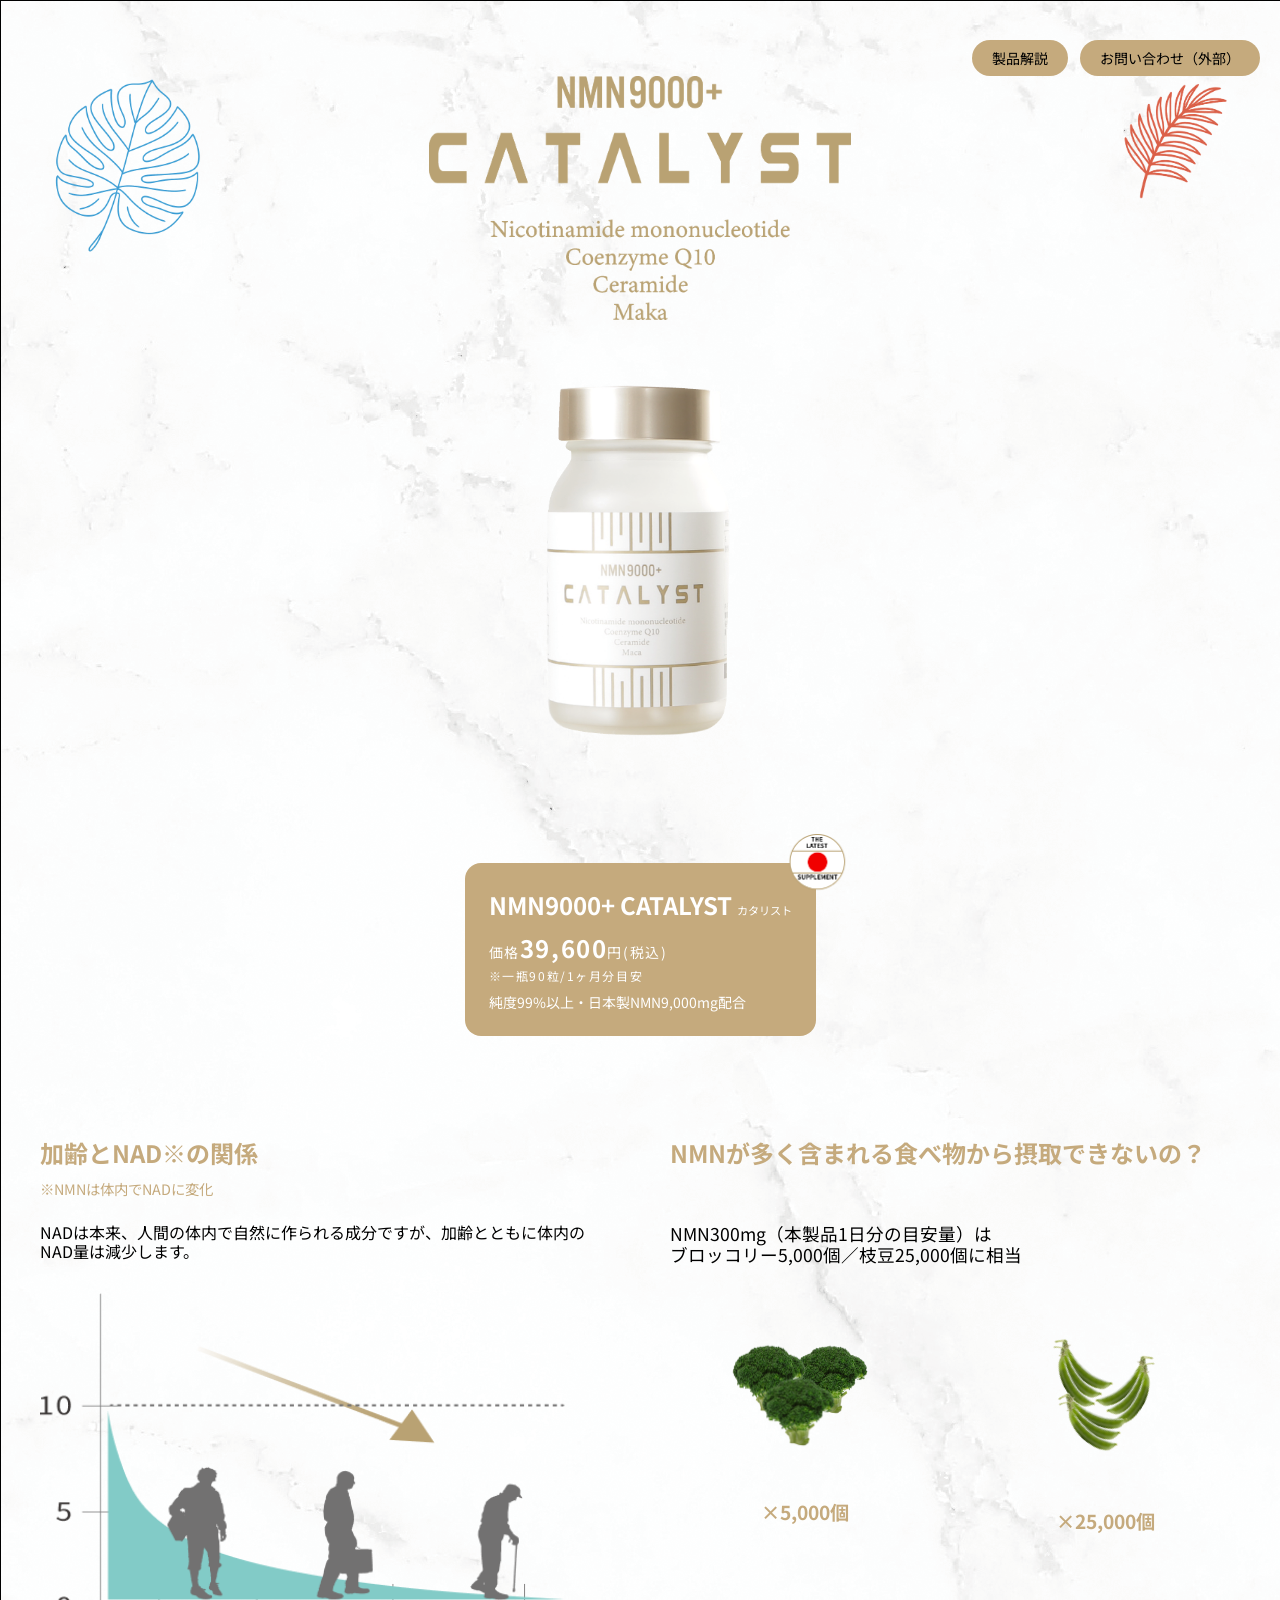
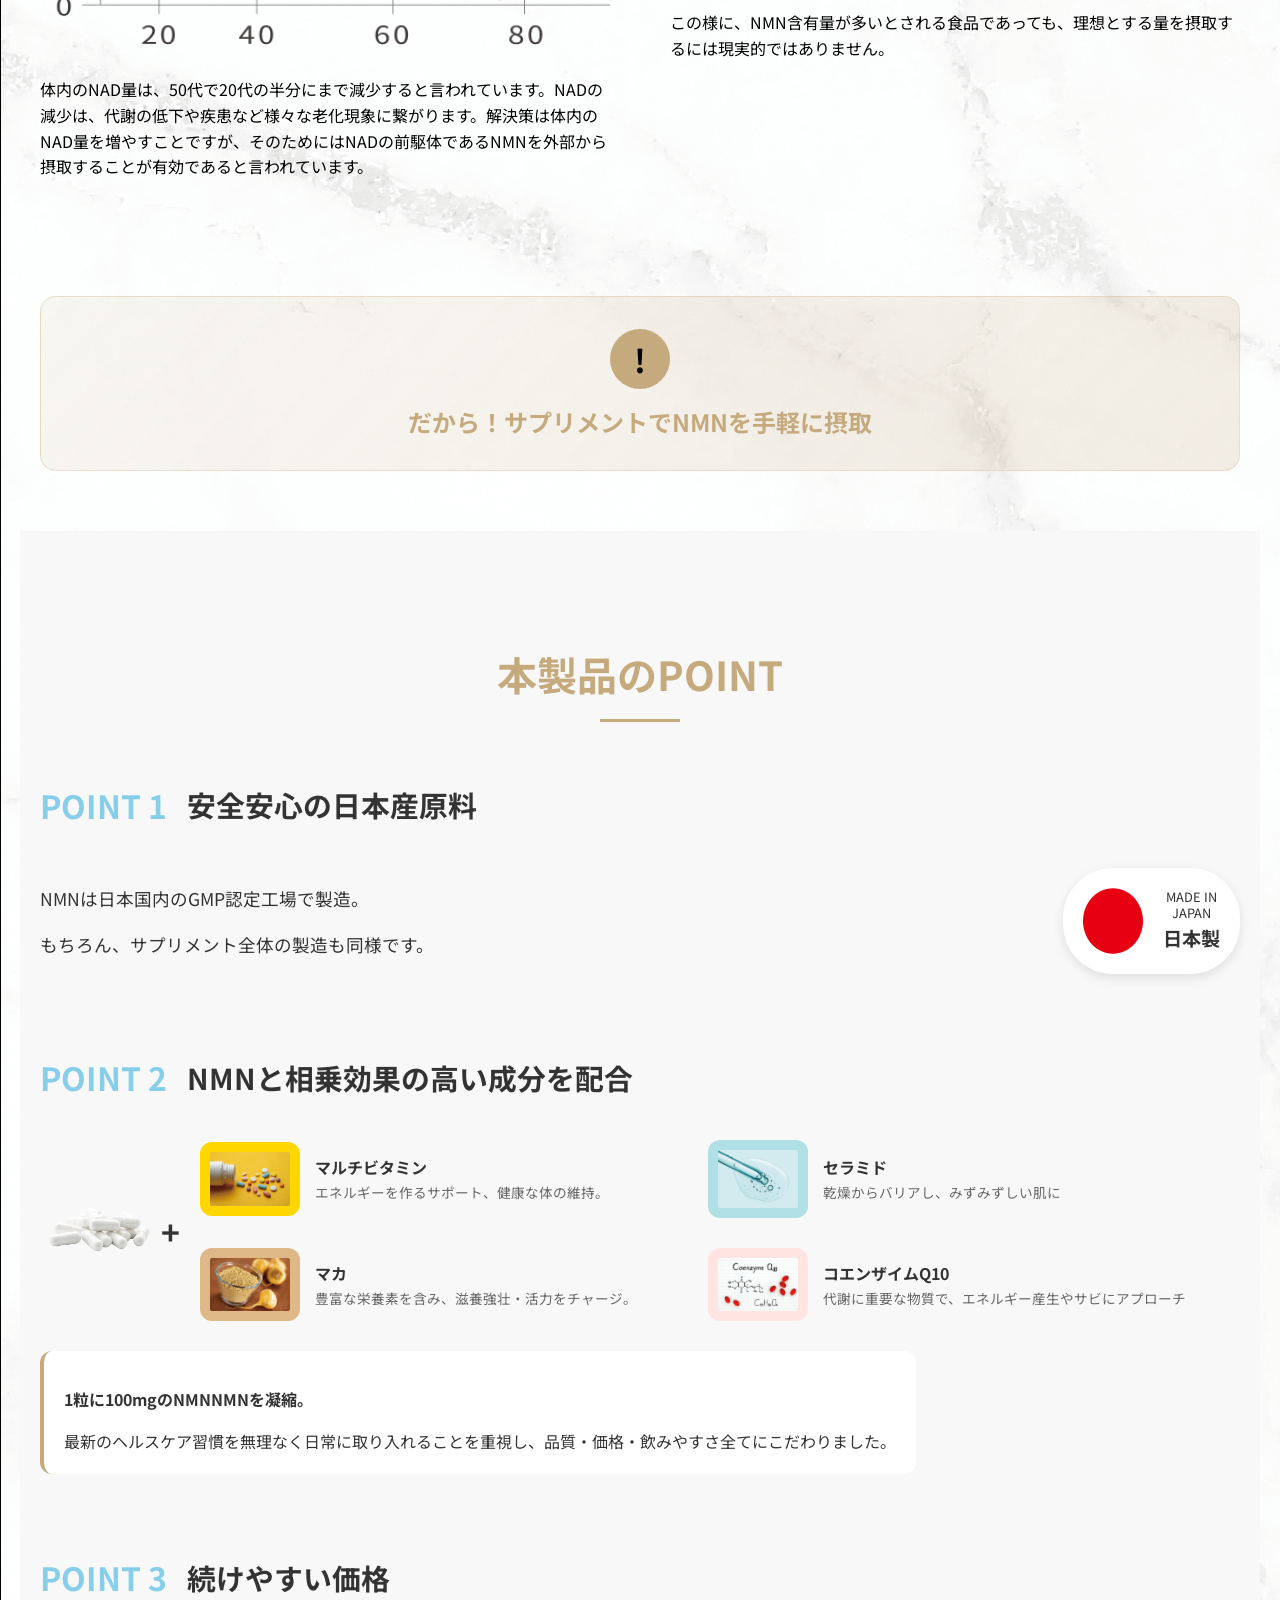
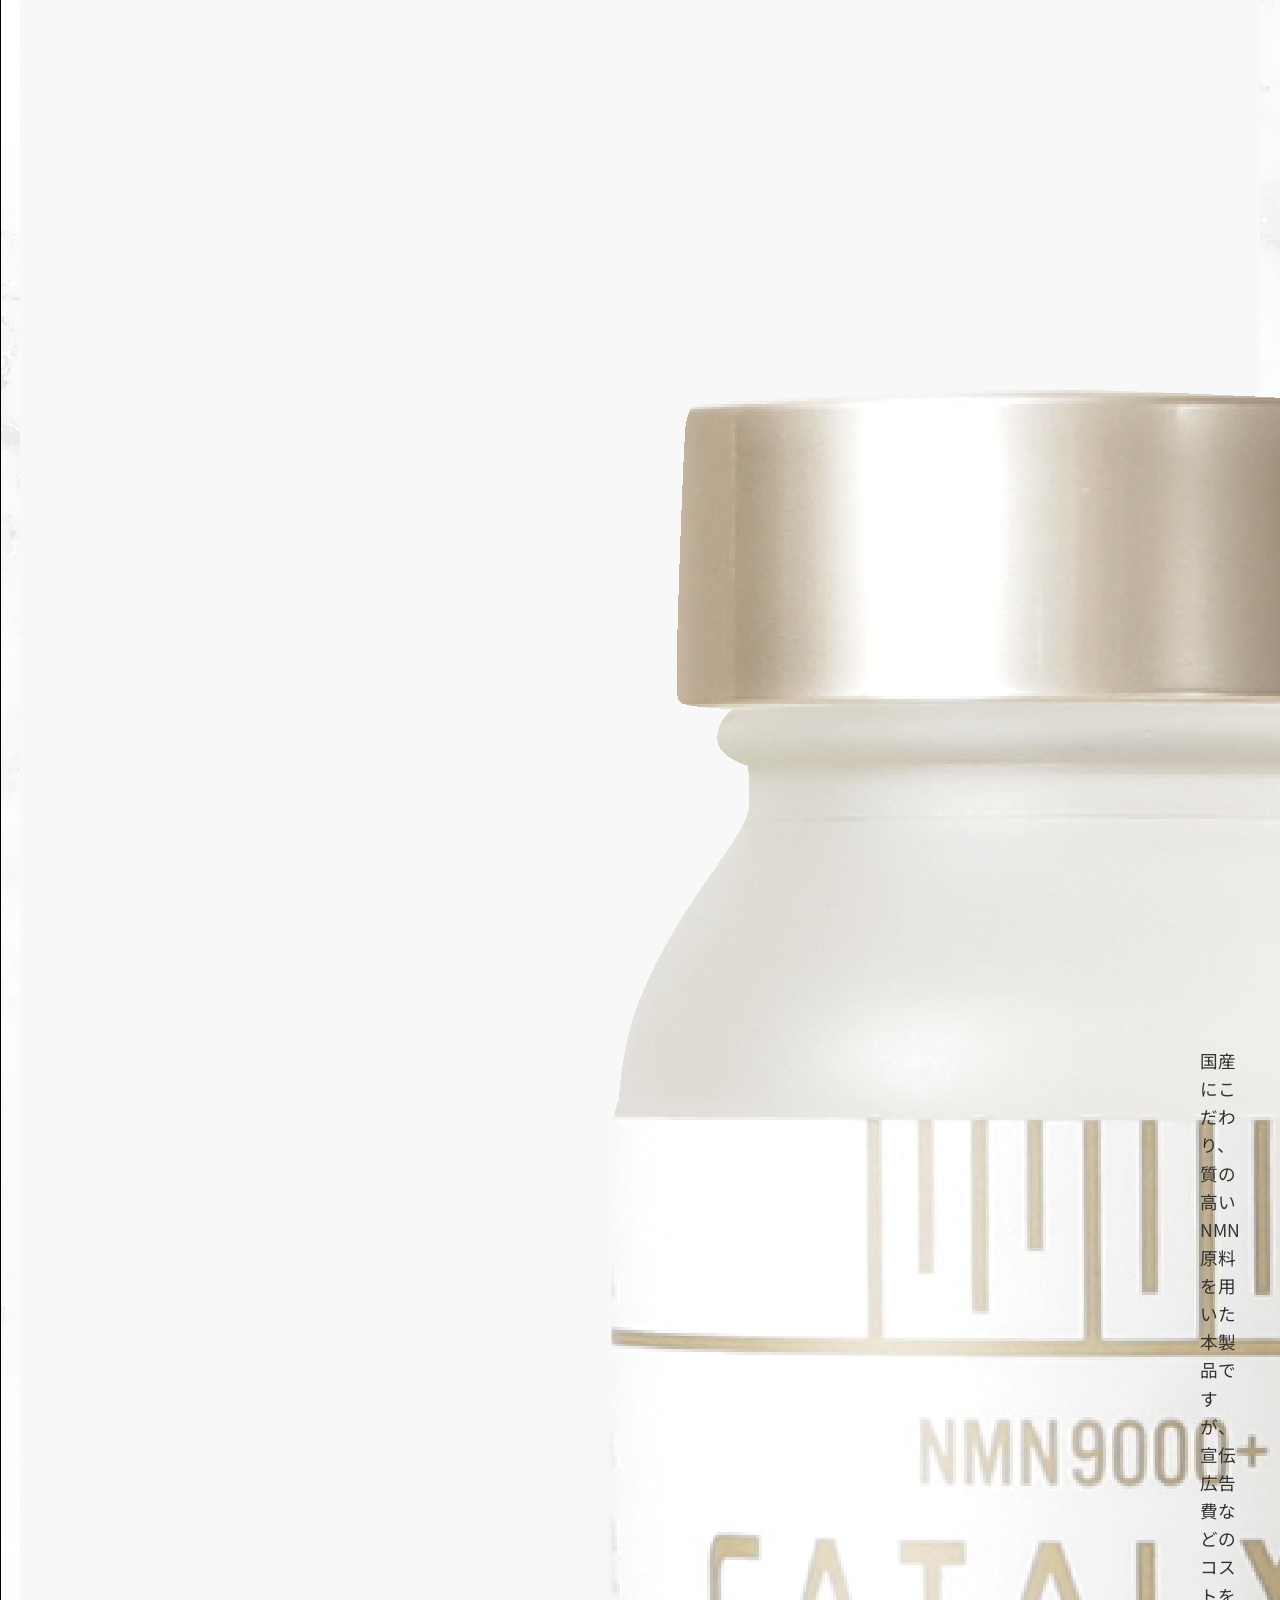
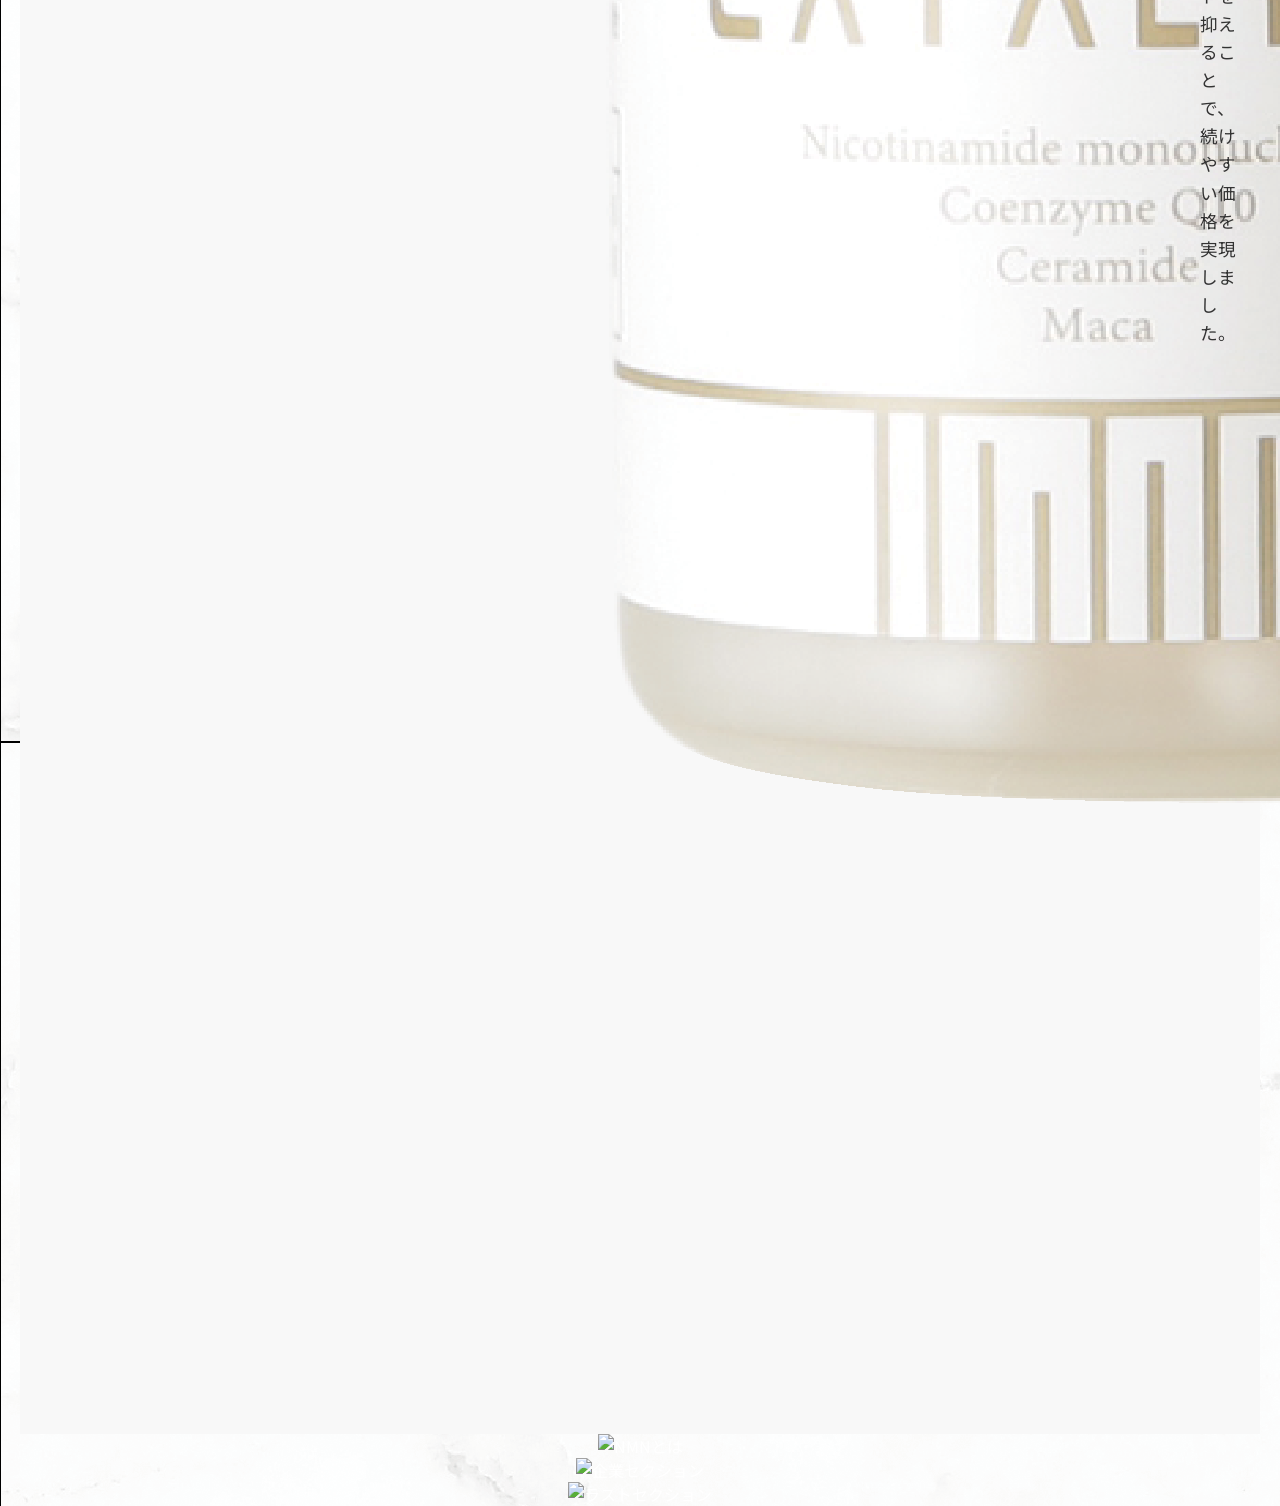
==== LP/index.html @ 555c2e3f "Initial commit: Add CATALYST LP with point section" ====
<!DOCTYPE html>
<html lang="ja">
<head>
  <meta charset="UTF-8" />
  <meta name="viewport" content="width=device-width, initial-scale=1.0" />
  <title>CATALYST LP</title>
  <link rel="stylesheet" href="./css/style.css" />
  <link href="https://fonts.googleapis.com/css2?family=Noto+Sans+JP&display=swap" rel="stylesheet" />
</head>
<body>
  <main>

    <section id="top" class="top-section">
      <!-- 上部ボタン -->
      <div class="nav-buttons">
        <a href="#" class="btn-outline">製品解説</a>
        <a href="#" class="btn-outline">お問い合わせ（外部）</a>
      </div>

      <div class="hero-content">
        <img src="./images/blueleave.png" alt="" class="decor decor-left">
        <img src="./images/sharporange.png" alt="" class="decor decor-right">

        <img src="./images/rogo.png" alt="" class="toplogo">

        <div class="product-image">
          <img src="./images/binonly.png" alt="CATALYST 本体">
        </div>

        <div class="product-info">
          <div class="price-panel">
            <h2>NMN9000+ CATALYST <span>カタリスト</span></h2>
            <p class="price">価格<span class="price-number">39,600</span>円(税込)<span>※一瓶90粒/1ヶ月分目安</span></p>
            <p class="feature">純度99%以上・日本製NMN9,000mg配合</p>

            <div class="stamp">
              <img src="./images/japan.png" alt="THE LATEST SUPPLEMENT">
            </div>
          </div>
        </div>
      </div>
    </section>

    

    <section class="section" id="descriptions">
      <div class="descriptions-container">
        <!-- 左側：加齢とNADの関係 -->
        <div class="description-left">
          <div class="section-header">
            <h2 class="section-title">加齢とNAD※の関係</h2>
            <p class="section-subtitle">※NMNは体内でNADに変化</p>
          </div>
          
          <p class="description-text">
            NADは本来、人間の体内で自然に作られる成分ですが、加齢とともに体内のNAD量は減少します。
          </p>
          
          <!-- グラフエリア -->
          <div class="graph-container">
            <img src="./images/grahu.png" alt="加齢とNADの関係グラフ" class="graph-image">
          </div>
          
          <p class="description-detail">
            体内のNAD量は、50代で20代の半分にまで減少すると言われています。NADの減少は、代謝の低下や疾患など様々な老化現象に繋がります。解決策は体内のNAD量を増やすことですが、そのためにはNADの前駆体であるNMNを外部から摂取することが有効であると言われています。
          </p>
        </div>
        
        <!-- 右側：NMNが多く含まれる食べ物 -->
        <div class="description-right">
          <h2 class="section-title">NMNが多く含まれる食べ物から摂取できないの？</h2>
          
          <p class="nmn-amount">
            NMN300mg（本製品1日分の目安量）は<br>
            ブロッコリー5,000個／枝豆25,000個に相当
          </p>
          
          <!-- 食品比較エリア -->
          <div class="food-comparison">
            <div class="food-item">
              <div class="food-image broccoli">
                <img src="./images/bros.svg" alt="ブロッコリー">
              </div>
              <p class="food-count">×5,000個</p>
            </div>
            <div class="food-item">
              <div class="food-image edamame">
                <img src="./images/eda group.svg" alt="枝豆">
              </div>
              <p class="food-count">×25,000個</p>
            </div>
          </div>
          
          <p class="conclusion-text">
            この様に、NMN含有量が多いとされる食品であっても、理想とする量を摂取するには現実的ではありません。
          </p>
        </div>
        
        <!-- 下部CTA -->
        <div class="supplement-cta">
          <div class="cta-icon">
            <div class="circle-icon"></div>
          </div>
          <h3 class="cta-text">だから！サプリメントでNMNを手軽に摂取</h3>
        </div>
      </div>
    </section>

    <section class="section" id="point">
      <div class="point-container">
        <h2 class="point-main-title">本製品のPOINT</h2>
        
        <!-- POINT 1 -->
        <div class="point-item">
          <div class="point-header">
            <span class="point-number">POINT 1</span>
            <h3 class="point-title">安全安心の日本産原料</h3>
          </div>
          <div class="point-content">
            <div class="point-text">
              <p>NMNは日本国内のGMP認定工場で製造。</p>
              <p>もちろん、サプリメント全体の製造も同様です。</p>
            </div>
            <div class="point-visual">
              <div class="japan-badge">
                <img src="./images/red.svg" alt="日本地図" class="japan-map">
                <div class="japan-text">
                  <span class="made-in">MADE IN<br>JAPAN</span>
                  <span class="nihon">日本製</span>
                </div>
              </div>
            </div>
          </div>
        </div>

        <!-- POINT 2 -->
        <div class="point-item">
          <div class="point-header">
            <span class="point-number">POINT 2</span>
            <h3 class="point-title">NMNと相乗効果の高い成分を配合</h3>
          </div>
          <div class="point-content point-2-content">
            <div class="ingredients-grid">
              <!-- NMN錠剤 -->
              <div class="ingredient-item nmn-pills">
                <img src="./images/capuseru.png" alt="NMN錠剤" class="ingredient-image">
                <div class="plus-sign">+</div>
              </div>
              
              <!-- 右側の成分グリッド -->
              <div class="ingredients-right">
                <!-- マルチビタミン -->
                <div class="ingredient-item">
                  <div class="ingredient-visual multi-vitamin">
                    <img src="./images/multi.png" alt="マルチビタミン" class="ingredient-image">
                  </div>
                  <div class="ingredient-info">
                    <h4>マルチビタミン</h4>
                    <p>エネルギーを作るサポート、健康な体の維持。</p>
                  </div>
                </div>
                
                <!-- セラミド -->
                <div class="ingredient-item">
                  <div class="ingredient-visual ceramide">
                    <img src="./images/seramido.png" alt="セラミド" class="ingredient-image">
                  </div>
                  <div class="ingredient-info">
                    <h4>セラミド</h4>
                    <p>乾燥からバリアし、みずみずしい肌に</p>
                  </div>
                </div>
                
                <!-- マカ -->
                <div class="ingredient-item">
                  <div class="ingredient-visual maca">
                    <img src="./images/maka.png" alt="マカ" class="ingredient-image">
                  </div>
                  <div class="ingredient-info">
                    <h4>マカ</h4>
                    <p>豊富な栄養素を含み、滋養強壮・活力をチャージ。</p>
                  </div>
                </div>
                
                <!-- コエンザイムQ10 -->
                <div class="ingredient-item">
                  <div class="ingredient-visual coenzyme">
                    <img src="./images/coen.png" alt="コエンザイムQ10" class="ingredient-image">
                  </div>
                  <div class="ingredient-info">
                    <h4>コエンザイムQ10</h4>
                    <p>代謝に重要な物質で、エネルギー産生やサビにアプローチ</p>
                  </div>
                </div>
              </div>
            </div>
            
            <div class="point-2-description">
              <p><strong>1粒に100mgのNMNNMNを凝縮。</strong></p>
              <p>最新のヘルスケア習慣を無理なく日常に取り入れることを重視し、品質・価格・飲みやすさ全てにこだわりました。</p>
            </div>
          </div>
        </div>

        <!-- POINT 3 -->
        <div class="point-item">
          <div class="point-header">
            <span class="point-number">POINT 3</span>
            <h3 class="point-title">続けやすい価格</h3>
          </div>
          <div class="point-content point-3-content">
            <div class="product-showcase">
              <div class="product-image-container">
                <img src="./images/binonly.png" alt="CATALYST商品" class="product-image">
              </div>
              <div class="product-badges">
                <div class="badge badge-quality">日本製・純度99.9%以上</div>
                <div class="badge badge-amount">NMN 9,000mg</div>
                <div class="badge badge-price">
                  <span class="best-buy">Best Buy</span>
                  <span class="price-text">39,600円(税込)</span>
                </div>
              </div>
            </div>
            <div class="point-3-description">
              <p>国産にこだわり、質の高いNMN原料を用いた本製品ですが、宣伝広告費などのコストを抑えることで、続けやすい価格を実現しました。</p>
            </div>
          </div>
        </div>
      </div>
    </section>

    <section class="section" id="whatisnmn">
      <img src="../images/whatisnmn.png" alt="NMNとは" />
    </section>

    <section class="section" id="campany">
      <img src="../images/campany.png" alt="企業セクション" />
    </section>

    <section class="section" id="last">
      <img src="../images/last.png" alt="ラストセクション" />
    </section>
  </main>
</body>
</html>
---- LP/css/style.css ----
/* style.css */
body {
  margin: 0;
  font-family: 'Noto Sans JP', sans-serif;
  background-color: #000;
  background-image: url('../images/background.png');
  background-repeat: repeat;
  color: #fff;
}

main {
  width: 100%;
  overflow-x: hidden;
}

.section {
  width: 100%;
  display: flex;
  justify-content: center;
  align-items: center;
}

.section img {
  height: auto;
  display: block;
  max-width: 100%;
}

/* レスポンシブ対応 */
@media (max-width: 1024px) {
  .section img {
    width: 100%;
  }
}

@media (max-width: 600px) {
  .section img {
    width: 100%;
  }
}

/* ==== top section ==== */
:root {
  --gold: #C5AA7D;
}

.top-section {
  position: relative;
  color: #fff;
  padding: 40px 20px;
}

.nav-buttons {
  display: flex;
  justify-content: flex-end;
  gap: 12px;
}
.btn-outline {
  display: inline-block;
  padding: 8px 20px;
  background-color: var(--gold);
  color: #000;
  border-radius: 20px;
  text-decoration: none;
  font-size: 0.875rem;
}

.decor {
  position: absolute;
  width: 180px;
  height: auto;
  pointer-events: none;
}
.decor-left  { top: 0; left: 0; }
.decor-right { top: 0; right: 0; }

.toplogo {
  position: flex;
  top: 20px;
  right: 20px;
  width: 33vw;
  height: auto;
  pointer-events: none;
}

.hero-content {
  text-align: center;
  max-width: 1200px;
  margin: 0 auto;
  position: relative;
}

.subheading {
  color: var(--gold);
  font-size: 1rem;
  margin-bottom: 8px;
}

.hero-title {
  font-size: 4rem;
  margin: 0;
  line-height: 1;
}

.hero-text {
  color: var(--gold);
  font-size: 1.125rem;
  margin: 16px 0 32px;
  line-height: 1.4;
}

.product-image-container {
  flex-shrink: 0;
}

.product-image {
  /* width: 200px; */
  height: auto;
  display: flex;
}

.product-image img {
  width: 30vw;
  max-width: 80%;
  display: block;
  margin: 0 auto;
}

.product-info {
  position: relative;
  display: flex;
  align-items: center;
  justify-content: center;
  gap: 24px;
  margin-top: 32px;
  flex-wrap: wrap;
}

.stamp {
  position: absolute;
  top: -1.8em;
  right: -2.5em; ;
  z-index: 1;
}

.stamp img {
  width: 6vw;
  height: auto;
}

.price-panel {
  position: relative;
  background-color: var(--gold);
  color: #fff;
  padding: 24px;
  border-radius: 16px;
  text-align: left;
  max-width: 480px;
}

.price-panel h2 {
  font-size: 1.5rem;
  margin: 0 0 8px;
}

.price-panel h2 span {
  font-size: 0.7rem;
  font-weight: normal;
}

.price-panel .price {
  font-size: 0.875rem;
  margin: 4px 0;
  letter-spacing: 0.1rem;
}

.price-panel .price .price-number {
  font-size: 1.5rem;
  font-weight: bold;
  display: inline;
  margin: 0;
}

.price-panel .price span:not(.price-number) {
  display: block;
  font-size: 0.75rem;
  margin-top: 2px;
}

.price-panel .feature {
  font-size: 0.875rem;
  margin: 8px 0 0;
}

/* responsive */
@media (max-width: 1024px) {
  .hero-title { font-size: 3rem; }
  .hero-text  { font-size: 1rem; }
  .product-image img { width: 240px; }
}
@media (max-width: 600px) {
  .hero-title { font-size: 2.25rem; }
  .hero-text  { font-size: 0.9rem; }
  .product-image img { width: 180px; }
  .nav-buttons { justify-content: center; margin-bottom: 16px; }
  
  .stamp {
    top: -15px;
    right: 10px;
  }
  
  .stamp img {
    width: 60px;
  }
}

/* ==== descriptions section ==== */
.descriptions-container {
  max-width: 1200px;
  margin: 0 auto;
  padding: 60px 20px;
  display: grid;
  grid-template-columns: 1fr 1fr;
  gap: 60px;
  align-items: start;
}

.section-header {
  margin-bottom: 24px;
}

.section-title {
  color: var(--gold);
  font-size: 1.5rem;
  font-weight: bold;
  margin: 0 0 8px 0;
  line-height: 1.4;
}

.section-subtitle {
  color: var(--gold);
  font-size: 0.9rem;
  margin: 0;
  font-weight: normal;
}

.description-text {
  color: #000;
  font-size: 1rem;
  font-weight: medium;
  line-height: 1.2;
  margin-bottom: 32px;
}

.description-detail {
  color: #000;
  font-size: 1rem;
  line-height: 1.6;
  margin-top: 32px;
}

/* グラフエリア */
.graph-container {
  margin: 32px 0;
  text-align: center;
}

.graph-image {
  
  width: 100%;
  max-width: 500px;
  left: -10rem;
  height: auto;
}

/* 右側セクション */
.nmn-amount {
  color: #000;
  font-size: 1.1rem;
  font-weight: medium;
  margin-top: 53px;
  margin-bottom: 32px;
  line-height: 1.2;
}

.food-comparison {
  display: flex;
  justify-content: space-around;
  align-items: center;
  margin: 32px 0;
  gap: 32px;
}

.food-item {
  text-align: center;
  flex: 1;
}

.food-image {
  width: 20vw;
  height: auto;
  margin: 0 auto 16px;
  border-radius: 8px;
  display: flex;
  align-items: center;
  justify-content: center;
  
}

.food-image img {
  width: 80%;
  height: 80%;
  object-fit: contain;
}

.food-count {
  color: var(--gold);
  font-size: 1.2rem;
  font-weight: bold;
  margin: 0;
}

.conclusion-text {
  color: #000;
  font-size: 1rem;
  line-height: 1.6;
  margin-top: 4.70rem;
}

/* 下部CTA */
.supplement-cta {
  grid-column: 1 / -1;
  text-align: center;
  margin-top: 40px;
  padding: 32px;
  background: linear-gradient(135deg, rgba(197, 170, 125, 0.1) 0%, rgba(197, 170, 125, 0.2) 100%);
  border-radius: 16px;
  border: 1px solid rgba(197, 170, 125, 0.3);
}

.cta-icon {
  margin-bottom: 16px;
}

.circle-icon {
  width: 60px;
  height: 60px;
  background-color: var(--gold);
  border-radius: 50%;
  margin: 0 auto;
  display: flex;
  align-items: center;
  justify-content: center;
  position: relative;
}

.circle-icon::before {
  content: '!';
  color: #000;
  font-size: 2rem;
  font-weight: bold;
}

.cta-text {
  color: var(--gold);
  font-size: 1.5rem;
  font-weight: bold;
  margin: 0;
  line-height: 1.4;
}

/* レスポンシブ対応 */
@media (max-width: 1024px) {
  .descriptions-container {
    gap: 40px;
    padding: 40px 20px;
  }
  
  .section-title {
    font-size: 1.3rem;
  }
  
  .food-comparison {
    gap: 24px;
  }
  
  .food-image {
    width: 100px;
    height: 100px;
    font-size: 2.5rem;
  }
  
  .cta-text {
    font-size: 1.3rem;
  }
}

@media (max-width: 768px) {
  .descriptions-container {
    grid-template-columns: 1fr;
    gap: 48px;
    padding: 32px 16px;
  }
  
  .section-title {
    font-size: 1.2rem;
  }
  
  .food-comparison {
    flex-direction: column;
    gap: 24px;
  }
  
  .food-image {
    width: 80px;
    height: 80px;
    font-size: 2rem;
  }
  
  .nmn-amount {
    font-size: 1rem;
  }
  
  .cta-text {
    font-size: 1.1rem;
  }
}

@media (max-width: 480px) {
  .descriptions-container {
    padding: 24px 12px;
  }
  
  .section-title {
    font-size: 1.1rem;
  }
  
  .description-text,
  .description-detail,
  .conclusion-text {
    font-size: 0.9rem;
  }
  
  .supplement-cta {
    padding: 24px 16px;
  }
  
  .circle-icon {
    width: 50px;
    height: 50px;
  }
  
  .circle-icon::before {
    font-size: 1.5rem;
  }
  
  .cta-text {
    font-size: 1rem;
  }
}

/* ==== point section ==== */
.point-container {
  max-width: 1200px;
  margin: 0 auto;
  padding: 80px 20px;
  background-color: #f8f8f8;
}

.point-main-title {
  text-align: center;
  font-size: 2.5rem;
  color: var(--gold);
  margin-bottom: 60px;
  font-weight: bold;
  position: relative;
}

.point-main-title::after {
  content: '';
  display: block;
  width: 80px;
  height: 3px;
  background-color: var(--gold);
  margin: 16px auto 0;
}

.point-item {
  margin-bottom: 80px;
}

.point-item:last-child {
  margin-bottom: 0;
}

.point-header {
  display: flex;
  align-items: center;
  gap: 20px;
  margin-bottom: 40px;
}

.point-number {
  font-size: 2rem;
  color: #87CEEB;
  font-weight: bold;
  white-space: nowrap;
}

.point-title {
  font-size: 1.8rem;
  color: #333;
  margin: 0;
  font-weight: bold;
}

.point-content {
  display: flex;
  align-items: flex-start;
  gap: 40px;
}

/* POINT 1 スタイル */
.point-text {
  flex: 1;
  color: #333;
}

.point-text p {
  font-size: 1.1rem;
  line-height: 1.6;
  margin-bottom: 8px;
}

.point-visual {
  flex-shrink: 0;
}

.japan-badge {
  display: flex;
  align-items: center;
  gap: 20px;
  background-color: #fff;
  padding: 20px;
  border-radius: 50px;
  box-shadow: 0 4px 12px rgba(0,0,0,0.1);
}

.japan-map {
  width: 60px;
  height: 60px;
}

.japan-text {
  display: flex;
  flex-direction: column;
  align-items: center;
}

.made-in {
  font-size: 0.8rem;
  color: #333;
  line-height: 1.2;
  text-align: center;
}

.nihon {
  font-size: 1.2rem;
  color: #333;
  font-weight: bold;
  margin-top: 4px;
}

/* POINT 2 スタイル */
.point-2-content {
  flex-direction: column;
  gap: 30px;
}

.ingredients-grid {
  display: flex;
  align-items: center;
  gap: 40px;
}

.nmn-pills {
  position: relative;
}

.nmn-pills .ingredient-image {
  width: 120px;
  height: auto;
}

.plus-sign {
  position: absolute;
  right: -20px;
  top: 50%;
  transform: translateY(-50%);
  font-size: 2rem;
  color: #333;
  font-weight: bold;
}

.ingredients-right {
  display: grid;
  grid-template-columns: 1fr 1fr;
  gap: 30px;
  flex: 1;
}

.ingredient-item {
  display: flex;
  align-items: center;
  gap: 15px;
}

.ingredient-visual {
  flex-shrink: 0;
}

.ingredient-image {
  width: 80px;
  height: 80px;
  object-fit: contain;
  border-radius: 12px;
}

.multi-vitamin .ingredient-image {
  background-color: #FFD700;
  padding: 10px;
}

.ceramide .ingredient-image {
  background-color: #B0E0E6;
  padding: 10px;
}

.maca .ingredient-image {
  background-color: #DEB887;
  padding: 10px;
}

.coenzyme .ingredient-image {
  background-color: #FFE4E1;
  padding: 10px;
}

.ingredient-info h4 {
  font-size: 1rem;
  color: #333;
  margin: 0 0 4px 0;
  font-weight: bold;
}

.ingredient-info p {
  font-size: 0.85rem;
  color: #666;
  margin: 0;
  line-height: 1.4;
}

.point-2-description {
  background-color: #fff;
  padding: 20px;
  border-radius: 12px;
  border-left: 4px solid var(--gold);
}

.point-2-description p {
  color: #333;
  font-size: 1rem;
  line-height: 1.6;
  margin-bottom: 8px;
}

.point-2-description p:last-child {
  margin-bottom: 0;
}

/* POINT 3 スタイル */
.point-3-content {
  align-items: center;
  gap: 50px;
}

.product-showcase {
  display: flex;
  align-items: center;
  gap: 30px;
}

.product-badges {
  display: flex;
  flex-direction: column;
  gap: 12px;
}

.badge {
  padding: 8px 16px;
  border-radius: 20px;
  font-size: 0.9rem;
  font-weight: bold;
  text-align: center;
  white-space: nowrap;
}

.badge-quality {
  background-color: #00CED1;
  color: #fff;
}

.badge-amount {
  background-color: #00CED1;
  color: #fff;
}

.badge-price {
  background-color: var(--gold);
  color: #fff;
  position: relative;
  padding: 12px 20px;
}

.best-buy {
  display: block;
  font-size: 0.8rem;
  margin-bottom: 2px;
}

.price-text {
  font-size: 1.1rem;
}

.point-3-description {
  flex: 1;
}

.point-3-description p {
  color: #333;
  font-size: 1.1rem;
  line-height: 1.6;
  margin: 0;
}

/* レスポンシブ対応 */
@media (max-width: 1024px) {
  .point-container {
    padding: 60px 20px;
  }
  
  .point-main-title {
    font-size: 2rem;
  }
  
  .point-number {
    font-size: 1.6rem;
  }
  
  .point-title {
    font-size: 1.5rem;
  }
  
  .ingredients-grid {
    gap: 30px;
  }
  
  .ingredients-right {
    gap: 20px;
  }
  
  .point-3-content {
    gap: 30px;
  }
  
  .product-image {
    width: 160px;
  }
}

@media (max-width: 768px) {
  .point-container {
    padding: 40px 16px;
  }
  
  .point-main-title {
    font-size: 1.8rem;
    margin-bottom: 40px;
  }
  
  .point-header {
    flex-direction: column;
    align-items: flex-start;
    gap: 10px;
    margin-bottom: 30px;
  }
  
  .point-number {
    font-size: 1.4rem;
  }
  
  .point-title {
    font-size: 1.3rem;
  }
  
  .point-content {
    flex-direction: column;
    gap: 20px;
  }
  
  .japan-badge {
    align-self: center;
  }
  
  .ingredients-grid {
    flex-direction: column;
    gap: 20px;
  }
  
  .plus-sign {
    position: static;
    transform: none;
    align-self: center;
  }
  
  .ingredients-right {
    grid-template-columns: 1fr;
    gap: 15px;
  }
  
  .point-3-content {
    flex-direction: column;
    gap: 20px;
  }
  
  .product-showcase {
    flex-direction: column;
    gap: 20px;
  }
  
  .product-image {
    width: 140px;
  }
}

@media (max-width: 480px) {
  .point-container {
    padding: 30px 12px;
  }
  
  .point-main-title {
    font-size: 1.5rem;
  }
  
  .point-number {
    font-size: 1.2rem;
  }
  
  .point-title {
    font-size: 1.1rem;
  }
  
  .point-text p {
    font-size: 1rem;
  }
  
  .japan-badge {
    padding: 15px;
    gap: 15px;
  }
  
  .japan-map {
    width: 50px;
    height: 50px;
  }
  
  .ingredient-image {
    width: 60px;
    height: 60px;
  }
  
  .ingredient-info h4 {
    font-size: 0.9rem;
  }
  
  .ingredient-info p {
    font-size: 0.8rem;
  }
  
  .point-2-description {
    padding: 15px;
  }
  
  .point-2-description p {
    font-size: 0.9rem;
  }
  
  .product-image {
    width: 120px;
  }
  
  .badge {
    font-size: 0.8rem;
    padding: 6px 12px;
  }
  
  .point-3-description p {
    font-size: 1rem;
  }
}
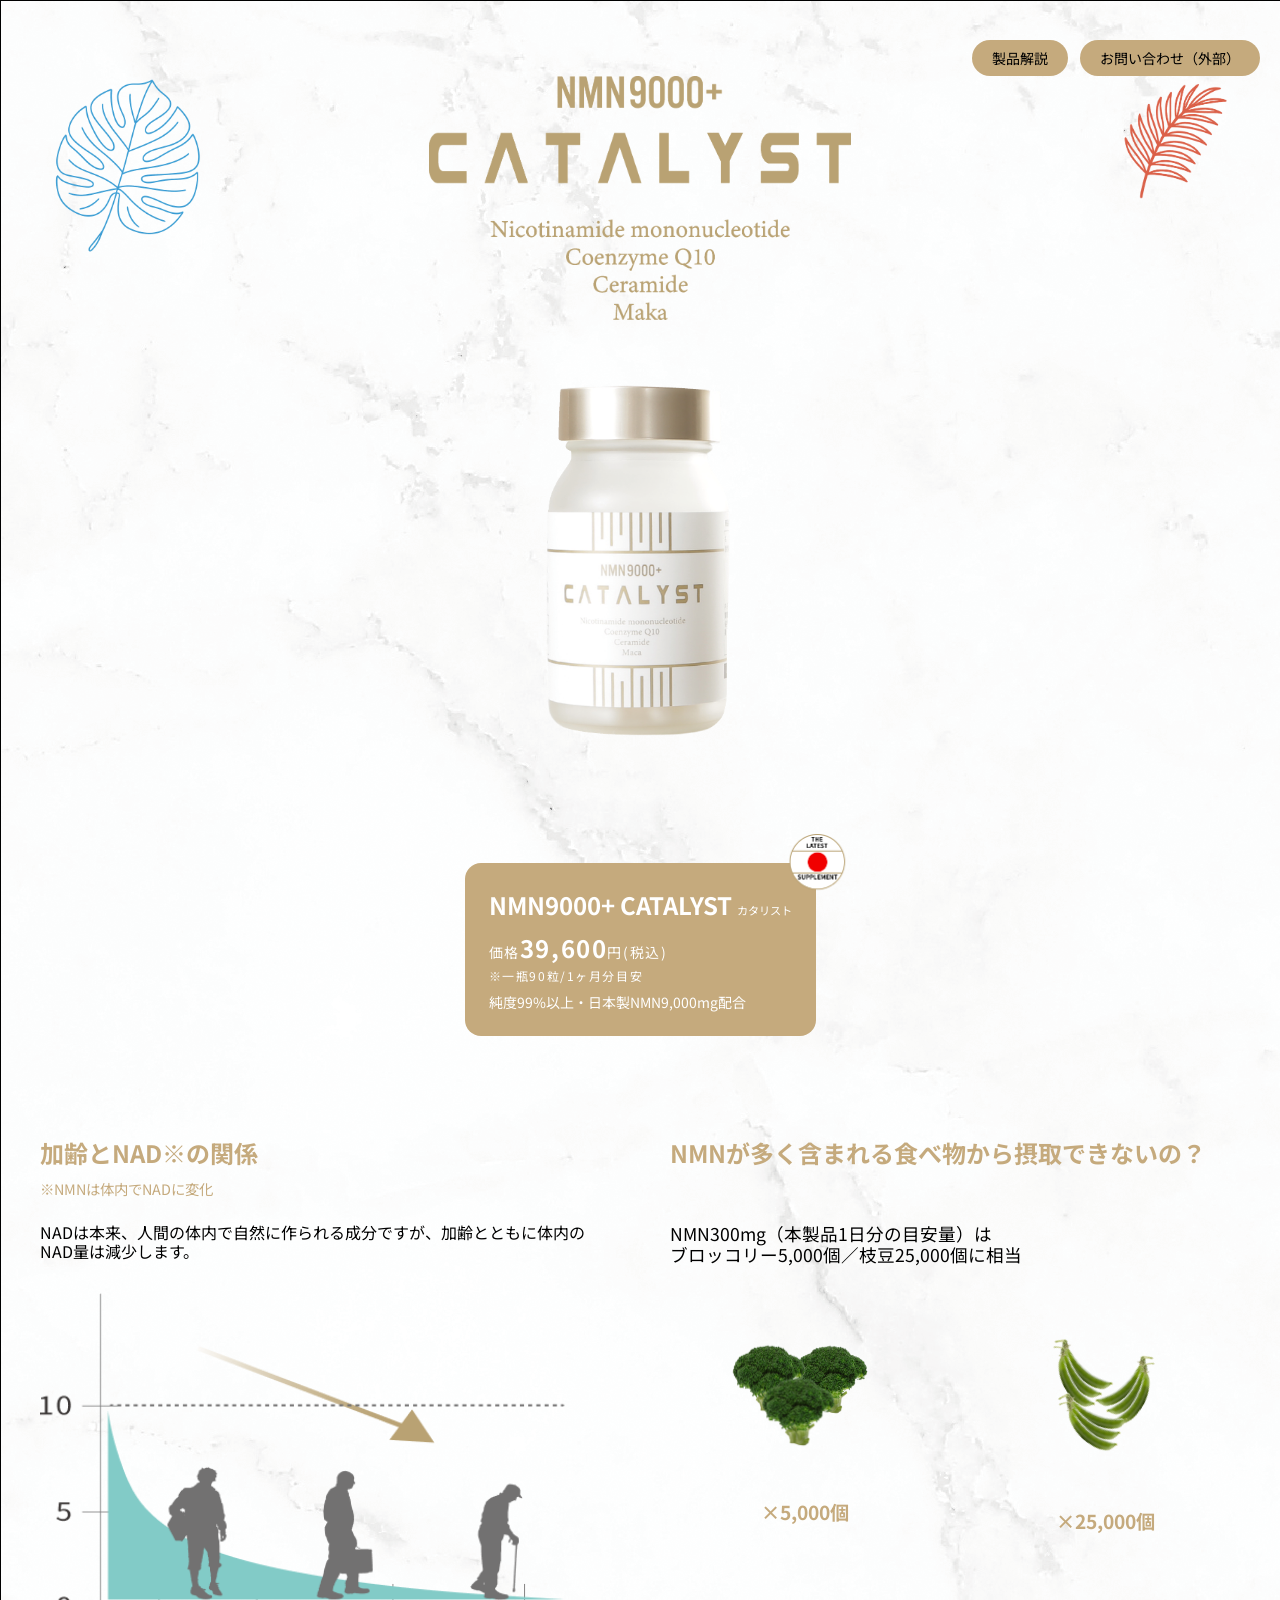
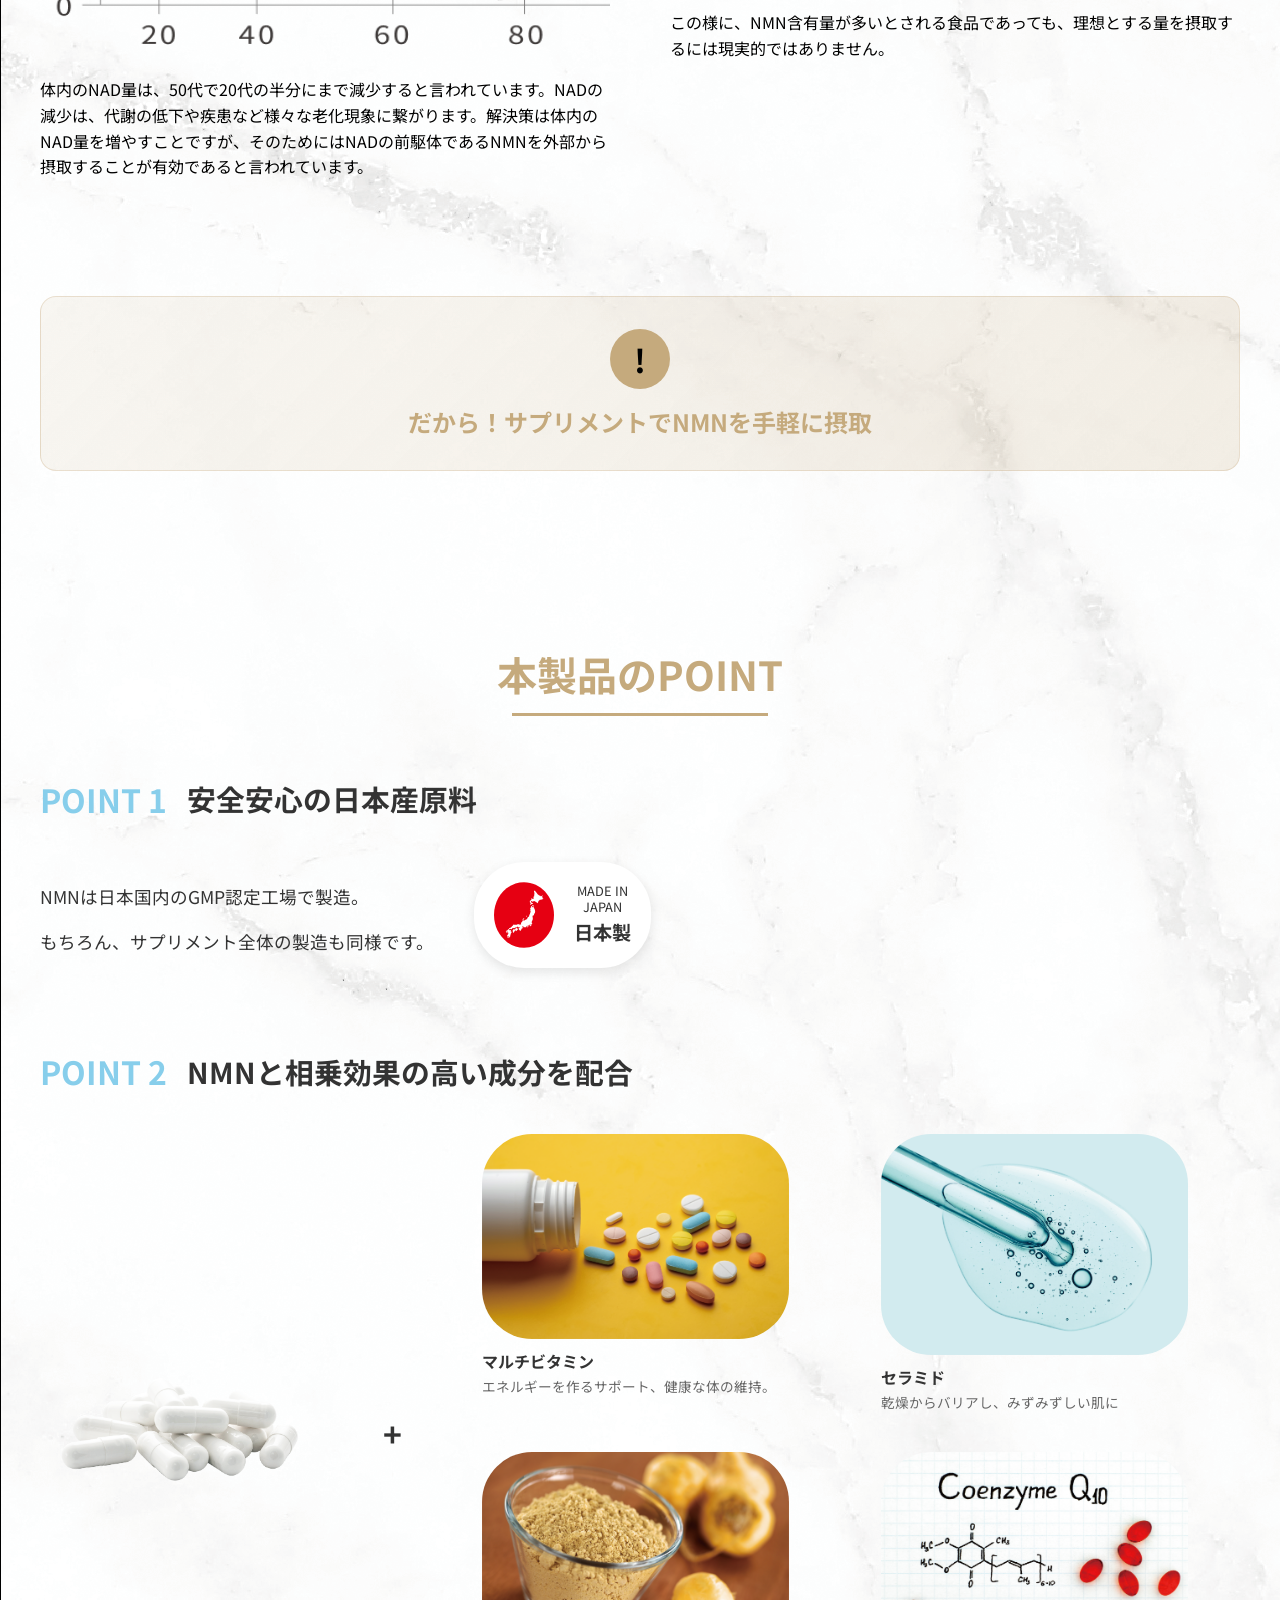
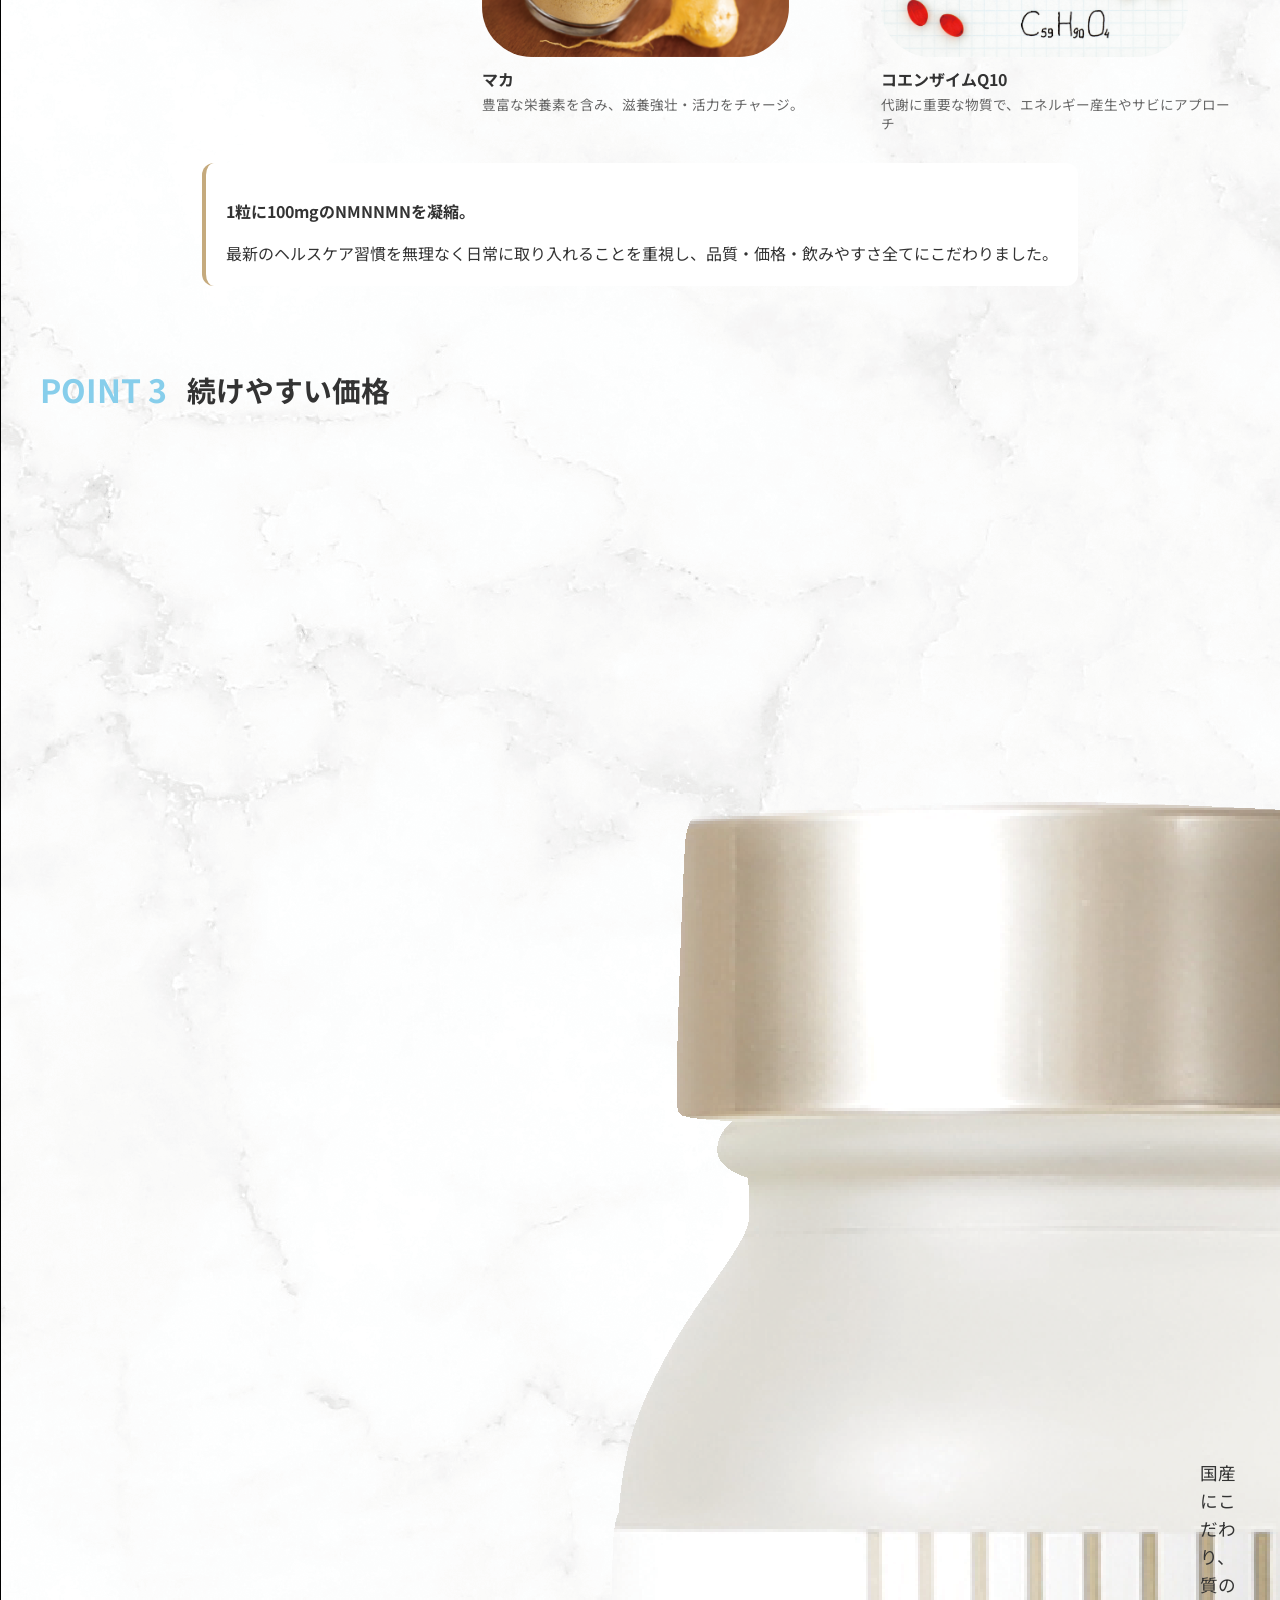
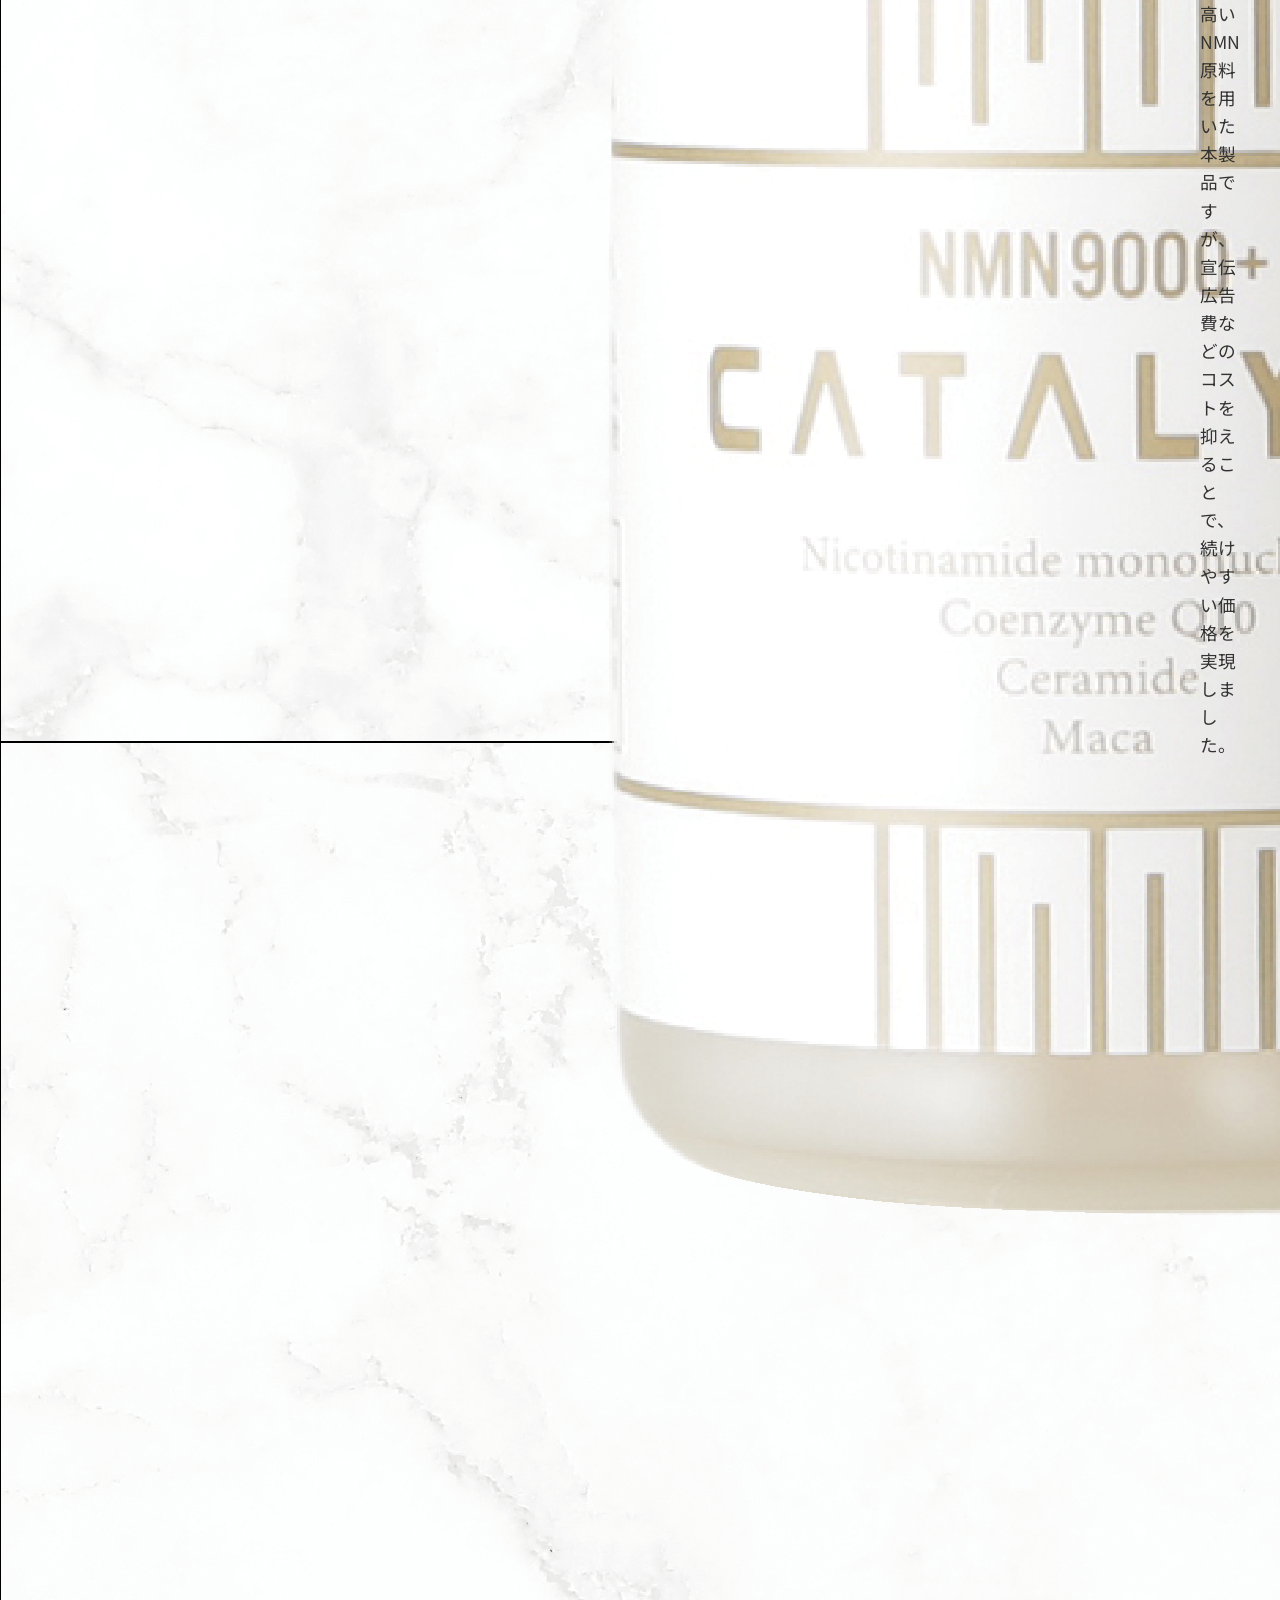
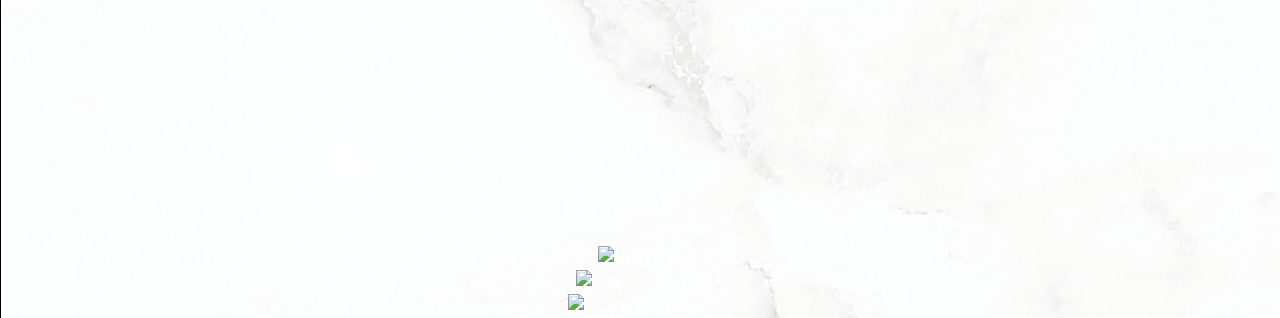
==== commit 19252728: "Update LP files: modify CSS and HTML, add japan2.svg, remove red.svg and whitejapan.svg" ====
--- a/LP/index.html
+++ b/LP/index.html
@@ -123,7 +123,7 @@
             </div>
             <div class="point-visual">
               <div class="japan-badge">
-                <img src="./images/red.svg" alt="日本地図" class="japan-map">
+                <img src="./images/japan2.svg" alt="日本地図" class="japan-map">
                 <div class="japan-text">
                   <span class="made-in">MADE IN<br>JAPAN</span>
                   <span class="nihon">日本製</span>
--- a/LP/css/style.css
+++ b/LP/css/style.css
@@ -464,7 +464,6 @@
   max-width: 1200px;
   margin: 0 auto;
   padding: 80px 20px;
-  background-color: #f8f8f8;
 }
 
 .point-main-title {
@@ -479,10 +478,10 @@
 .point-main-title::after {
   content: '';
   display: block;
-  width: 80px;
+  width: 20vw;
   height: 3px;
   background-color: var(--gold);
-  margin: 16px auto 0;
+  margin: 10px auto 0;
 }
 
 .point-item {
@@ -516,13 +515,14 @@
 
 .point-content {
   display: flex;
-  align-items: flex-start;
+  position: relative;
+  align-items: center;
   gap: 40px;
+  justify-content: center;
 }
 
 /* POINT 1 スタイル */
 .point-text {
-  flex: 1;
   color: #333;
 }
 
@@ -534,6 +534,11 @@
 
 .point-visual {
   flex-shrink: 0;
+  display: flex;
+  align-items: center;
+  justify-content: center;
+  margin-left: 0 ;
+  margin-right: auto;
 }
 
 .japan-badge {
@@ -580,7 +585,7 @@
 .ingredients-grid {
   display: flex;
   align-items: center;
-  gap: 40px;
+  gap: 10rem;
 }
 
 .nmn-pills {
@@ -588,13 +593,13 @@
 }
 
 .nmn-pills .ingredient-image {
-  width: 120px;
+  width: 22vw;
   height: auto;
 }
 
 .plus-sign {
   position: absolute;
-  right: -20px;
+  right: -5rem;
   top: 50%;
   transform: translateY(-50%);
   font-size: 2rem;
@@ -605,45 +610,31 @@
 .ingredients-right {
   display: grid;
   grid-template-columns: 1fr 1fr;
-  gap: 30px;
+  gap: 40px;
   flex: 1;
 }
 
 .ingredient-item {
-  display: flex;
   align-items: center;
   gap: 15px;
 }
+
 
 .ingredient-visual {
   flex-shrink: 0;
 }
 
 .ingredient-image {
-  width: 80px;
-  height: 80px;
+  width: 24vw;
+  height: auto;
   object-fit: contain;
-  border-radius: 12px;
-}
-
-.multi-vitamin .ingredient-image {
-  background-color: #FFD700;
-  padding: 10px;
-}
-
-.ceramide .ingredient-image {
-  background-color: #B0E0E6;
-  padding: 10px;
-}
-
-.maca .ingredient-image {
-  background-color: #DEB887;
-  padding: 10px;
-}
-
-.coenzyme .ingredient-image {
-  background-color: #FFE4E1;
-  padding: 10px;
+  border-radius: 50px;
+}
+
+.ingredient-info{
+  padding-top:10px;
+  flex-direction: column;
+  text-align: left;
 }
 
 .ingredient-info h4 {
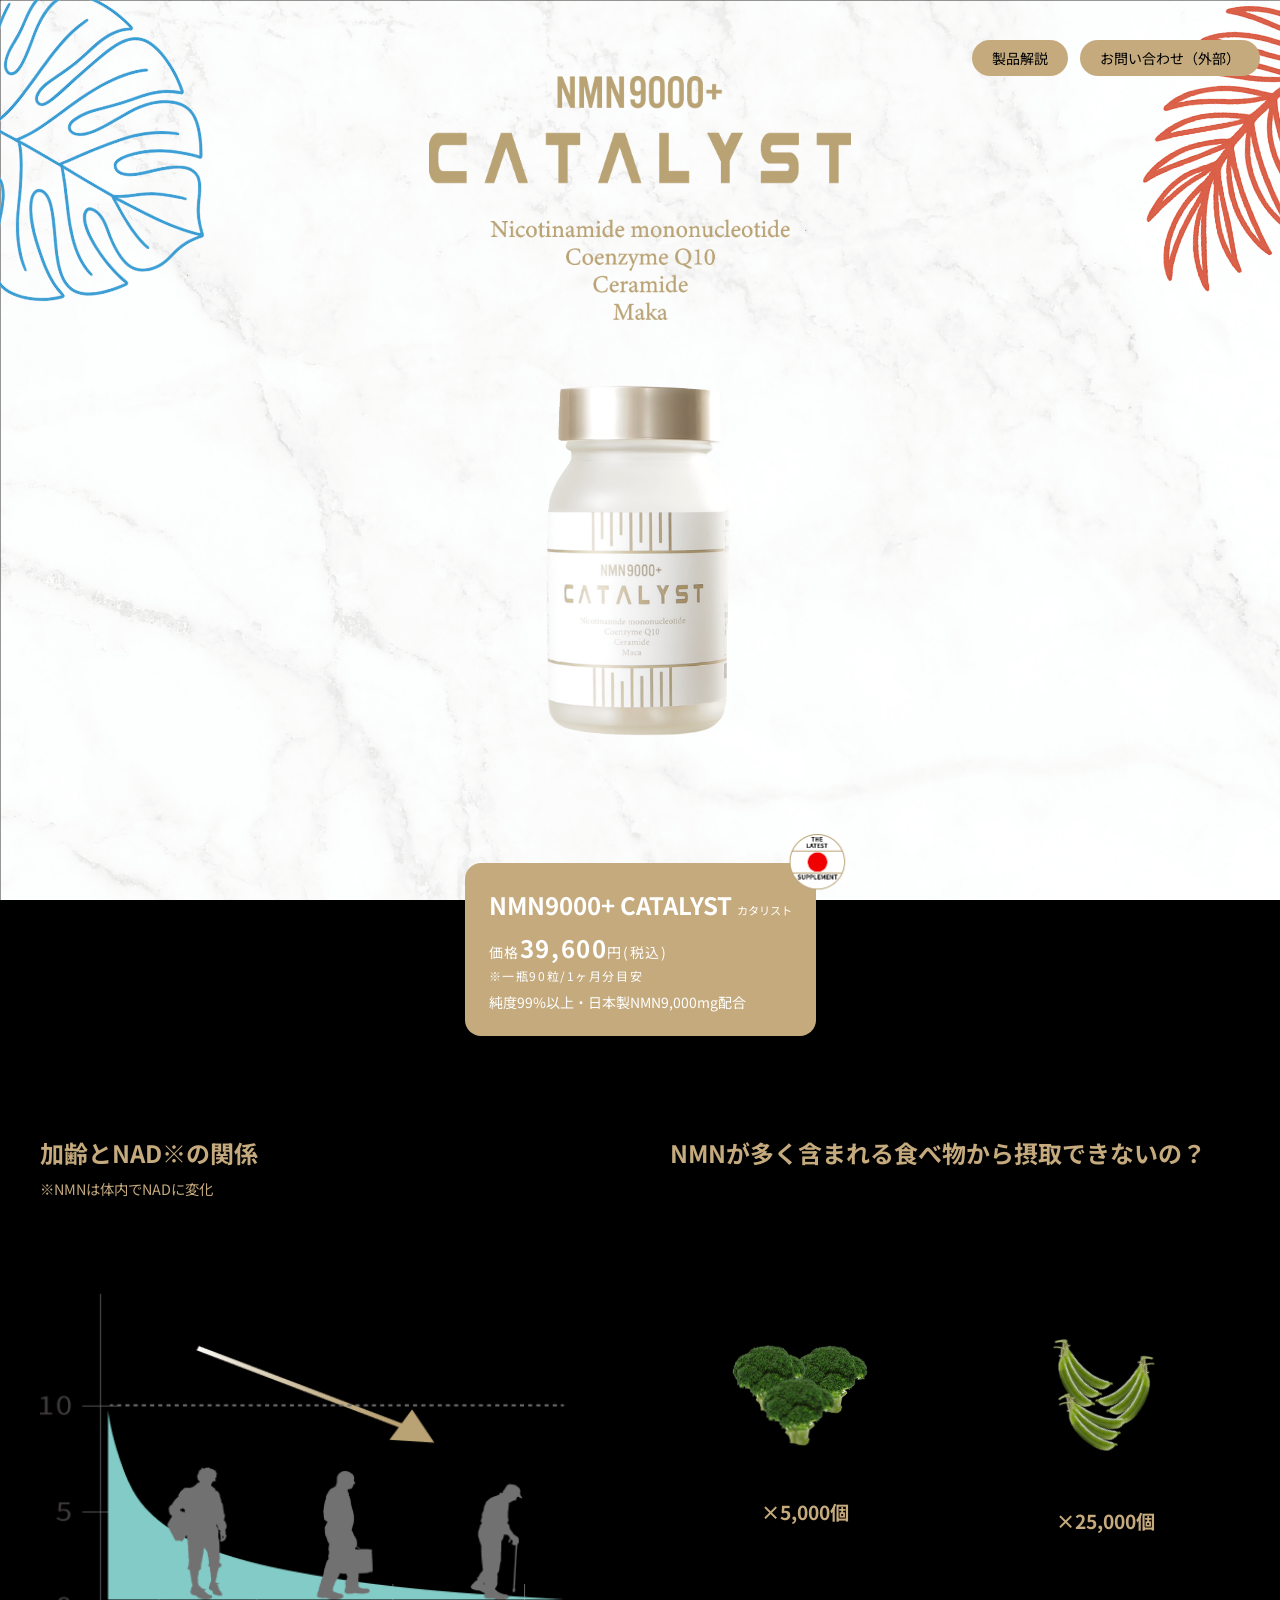
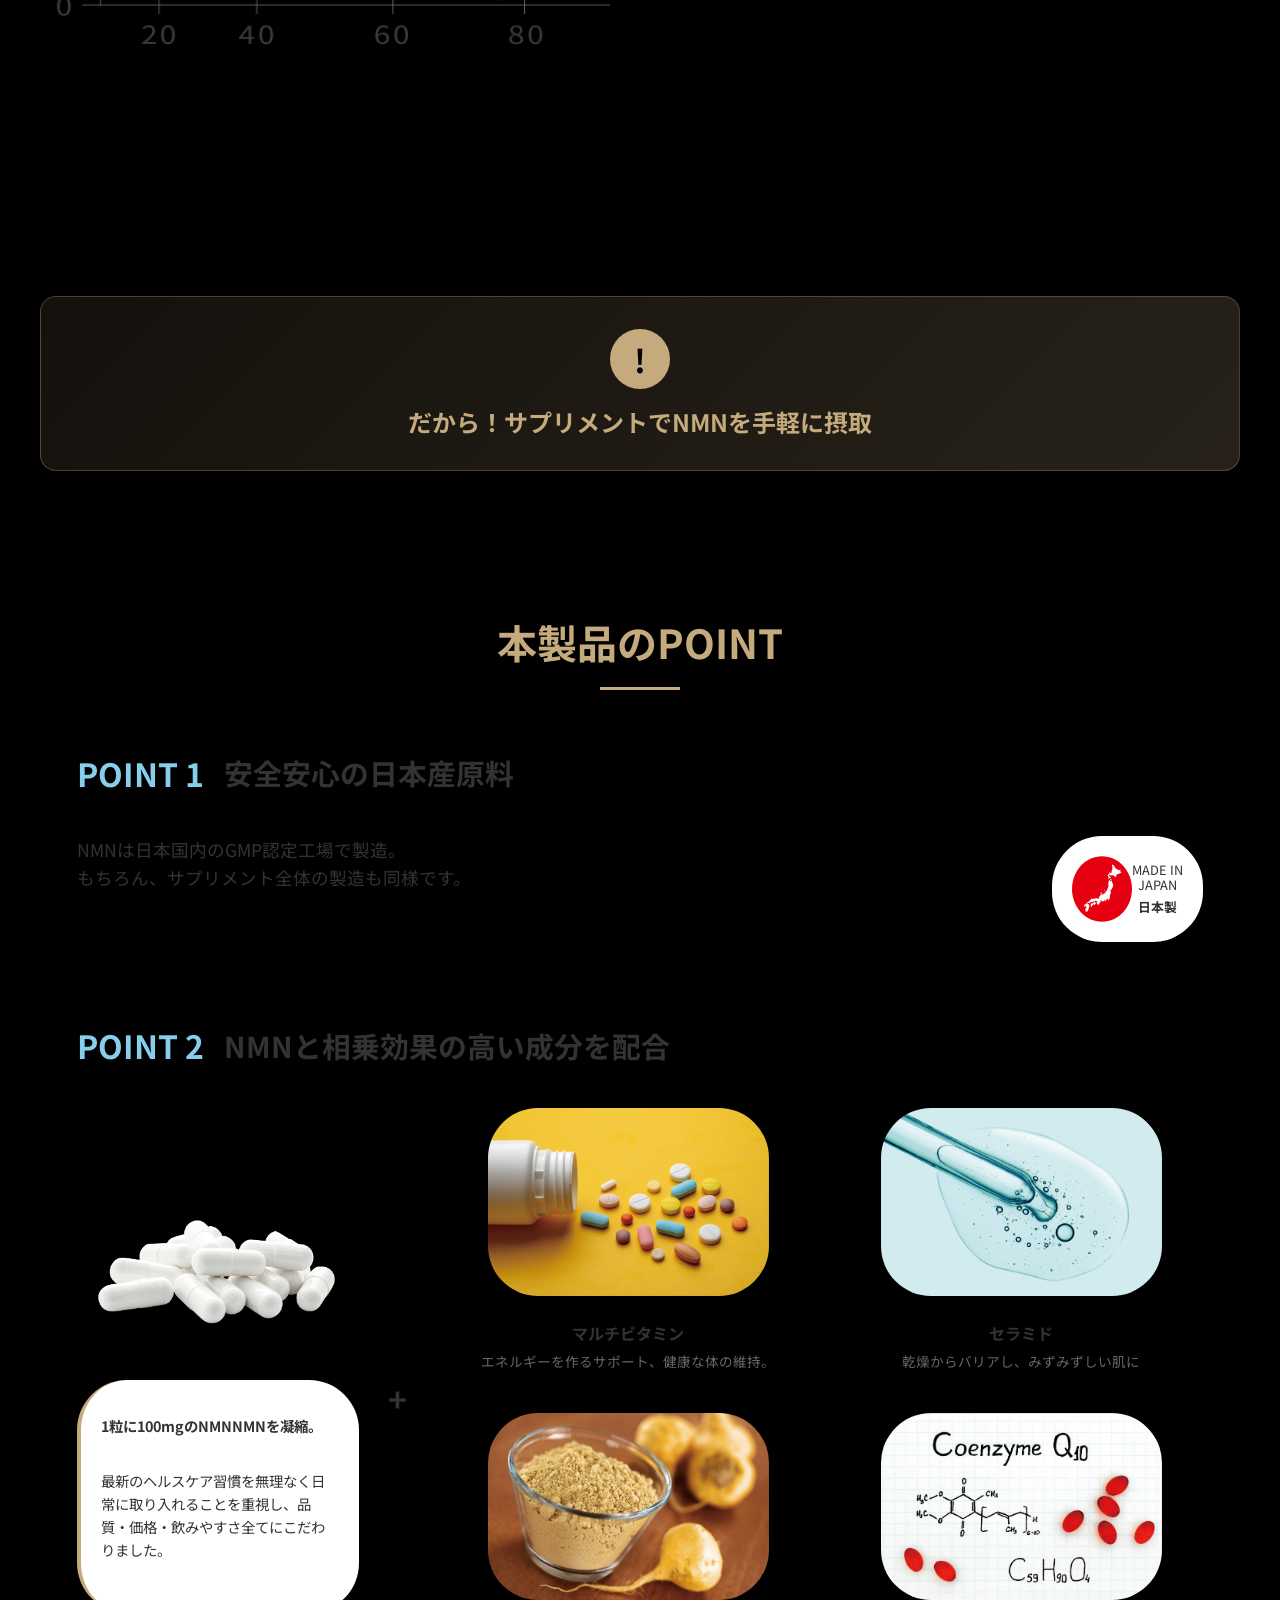
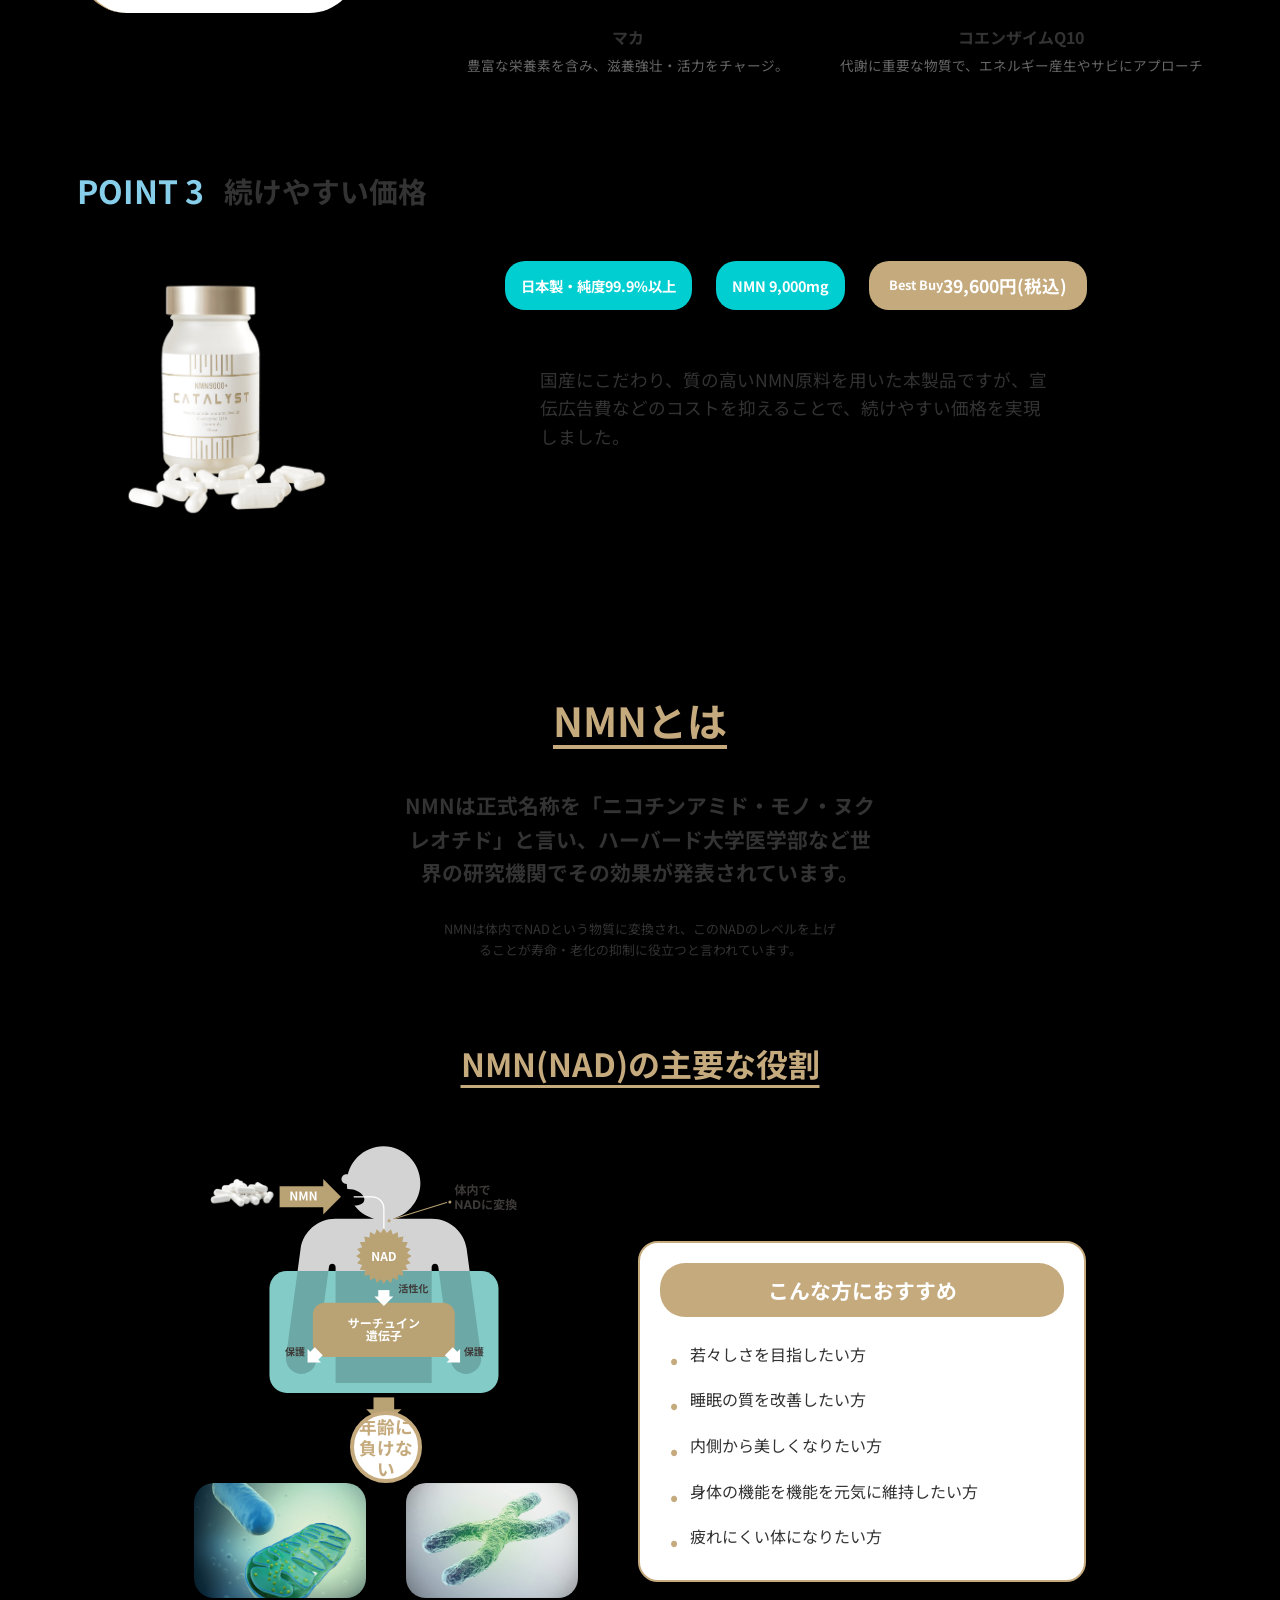
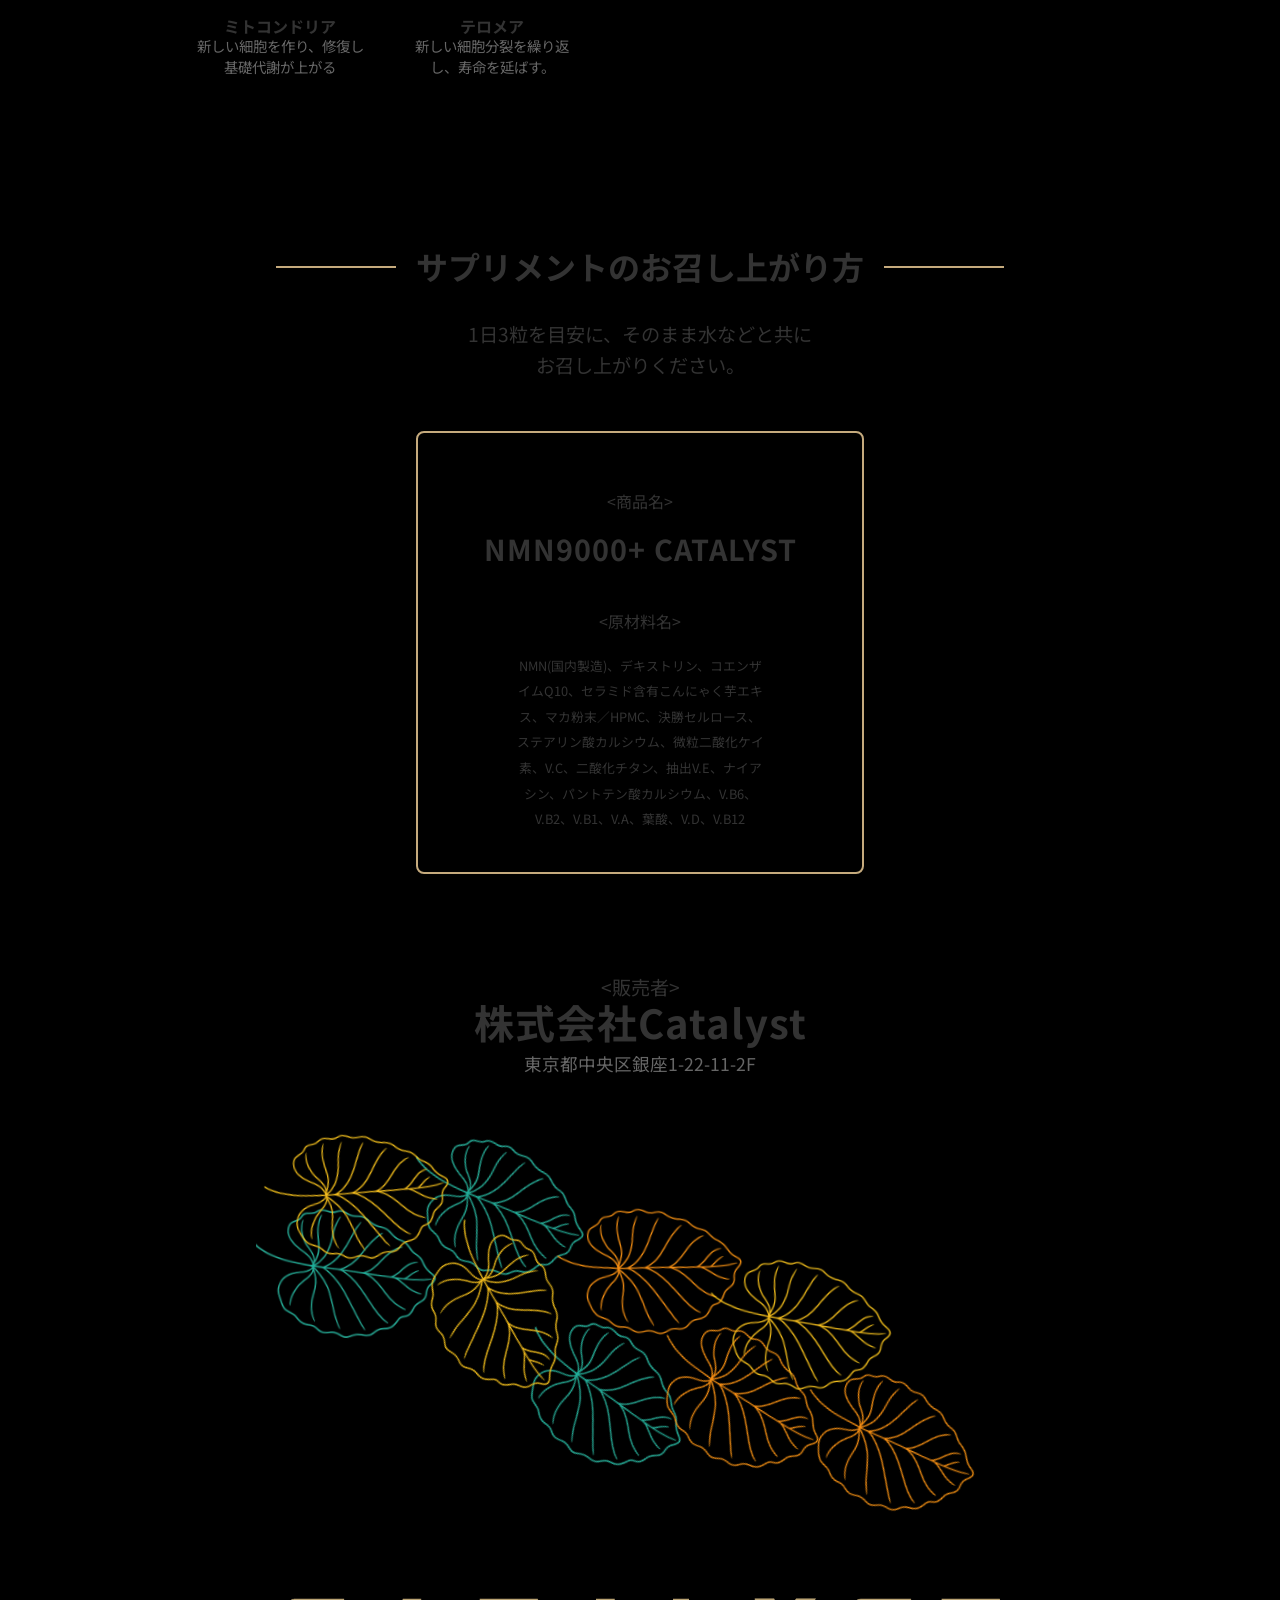
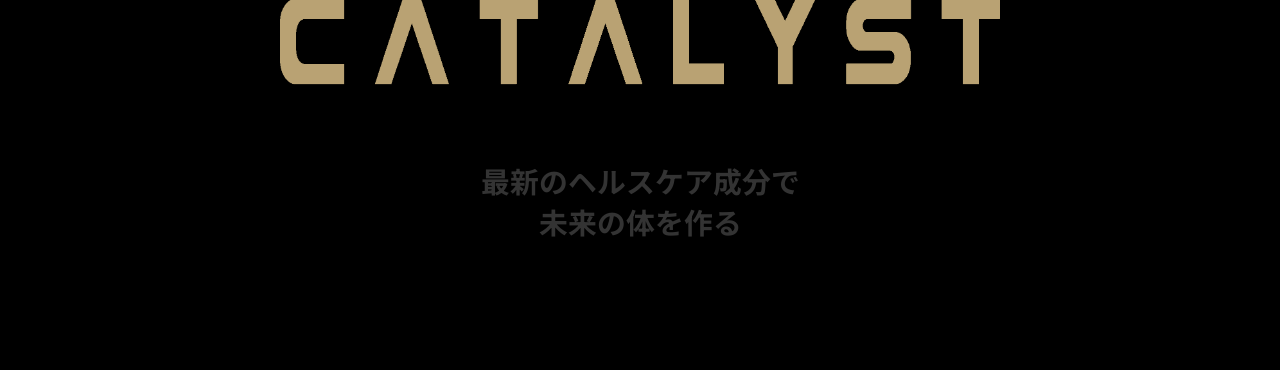
==== commit f0b359ff: "Update LP design and add new SVG assets" ====
--- a/LP/index.html
+++ b/LP/index.html
@@ -6,6 +6,7 @@
   <title>CATALYST LP</title>
   <link rel="stylesheet" href="./css/style.css" />
   <link href="https://fonts.googleapis.com/css2?family=Noto+Sans+JP&display=swap" rel="stylesheet" />
+  <script src="https://cdnjs.cloudflare.com/ajax/libs/gsap/3.12.2/gsap.min.js"></script>
 </head>
 <body>
   <main>
@@ -13,18 +14,18 @@
     <section id="top" class="top-section">
       <!-- 上部ボタン -->
       <div class="nav-buttons">
-        <a href="#" class="btn-outline">製品解説</a>
-        <a href="#" class="btn-outline">お問い合わせ（外部）</a>
+        <a href="#point" class="btn-outline">製品解説</a>
+        <a href="mailto:info@nmn-tokyo.com" class="btn-outline">お問い合わせ（外部）</a>
       </div>
 
       <div class="hero-content">
-        <img src="./images/blueleave.png" alt="" class="decor decor-left">
-        <img src="./images/sharporange.png" alt="" class="decor decor-right">
+        <img id="decor-left" src="./images/blueleave.png" alt="" class="decor decor-left">
+        <img id="decor-right" src="./images/sharporange.png" alt="" class="decor decor-right">
 
         <img src="./images/rogo.png" alt="" class="toplogo">
 
         <div class="product-image">
-          <img src="./images/binonly.png" alt="CATALYST 本体">
+          <img id="binonly-image" src="./images/binonly.png" alt="CATALYST 本体">
         </div>
 
         <div class="product-info">
@@ -142,17 +143,23 @@
           <div class="point-content point-2-content">
             <div class="ingredients-grid">
               <!-- NMN錠剤 -->
-              <div class="ingredient-item nmn-pills">
-                <img src="./images/capuseru.png" alt="NMN錠剤" class="ingredient-image">
-                <div class="plus-sign">+</div>
-              </div>
+              <div class="ingredient-itemnmn-pills">
+                <img id="capuseru-image" src="./images/capuseru.png" alt="NMN錠剤" class="ingredient-image hover-effect">
+                 
+                <div class="point-2-description">
+                  <p><strong>1粒に100mgのNMNNMNを凝縮。</strong></p>
+                  <p>最新のヘルスケア習慣を無理なく日常に取り入れることを重視し、品質・価格・飲みやすさ全てにこだわりました。</p>
+
+                 <div class="plus-sign">+</div>
+              </div>
+           </div>
               
               <!-- 右側の成分グリッド -->
               <div class="ingredients-right">
                 <!-- マルチビタミン -->
                 <div class="ingredient-item">
                   <div class="ingredient-visual multi-vitamin">
-                    <img src="./images/multi.png" alt="マルチビタミン" class="ingredient-image">
+                    <img id="multi-image" src="./images/multi.png" alt="マルチビタミン" class="ingredient-image hover-effect">
                   </div>
                   <div class="ingredient-info">
                     <h4>マルチビタミン</h4>
@@ -163,7 +170,7 @@
                 <!-- セラミド -->
                 <div class="ingredient-item">
                   <div class="ingredient-visual ceramide">
-                    <img src="./images/seramido.png" alt="セラミド" class="ingredient-image">
+                    <img id="seramido-image" src="./images/seramido.png" alt="セラミド" class="ingredient-image hover-effect">
                   </div>
                   <div class="ingredient-info">
                     <h4>セラミド</h4>
@@ -174,7 +181,7 @@
                 <!-- マカ -->
                 <div class="ingredient-item">
                   <div class="ingredient-visual maca">
-                    <img src="./images/maka.png" alt="マカ" class="ingredient-image">
+                    <img id="maka-image" src="./images/maka.png" alt="マカ" class="ingredient-image hover-effect">
                   </div>
                   <div class="ingredient-info">
                     <h4>マカ</h4>
@@ -185,7 +192,7 @@
                 <!-- コエンザイムQ10 -->
                 <div class="ingredient-item">
                   <div class="ingredient-visual coenzyme">
-                    <img src="./images/coen.png" alt="コエンザイムQ10" class="ingredient-image">
+                    <img id="coen-image" src="./images/coen.png" alt="コエンザイムQ10" class="ingredient-image hover-effect">
                   </div>
                   <div class="ingredient-info">
                     <h4>コエンザイムQ10</h4>
@@ -195,10 +202,7 @@
               </div>
             </div>
             
-            <div class="point-2-description">
-              <p><strong>1粒に100mgのNMNNMNを凝縮。</strong></p>
-              <p>最新のヘルスケア習慣を無理なく日常に取り入れることを重視し、品質・価格・飲みやすさ全てにこだわりました。</p>
-            </div>
+           
           </div>
         </div>
 
@@ -211,36 +215,178 @@
           <div class="point-content point-3-content">
             <div class="product-showcase">
               <div class="product-image-container">
-                <img src="./images/binonly.png" alt="CATALYST商品" class="product-image">
+                <img src="./images/zyouzaimo.png" alt="CATALYST商品" class="product-image">
               </div>
               <div class="product-badges">
-                <div class="badge badge-quality">日本製・純度99.9%以上</div>
-                <div class="badge badge-amount">NMN 9,000mg</div>
-                <div class="badge badge-price">
-                  <span class="best-buy">Best Buy</span>
-                  <span class="price-text">39,600円(税込)</span>
-                </div>
-              </div>
-            </div>
-            <div class="point-3-description">
-              <p>国産にこだわり、質の高いNMN原料を用いた本製品ですが、宣伝広告費などのコストを抑えることで、続けやすい価格を実現しました。</p>
-            </div>
+                <div class="badge badge-list">
+                  <div class="badge badge-quality">日本製・純度99.9%以上</div>
+                  <div class="badge badge-amount">NMN 9,000mg</div>
+                  <div class="badge badge-price">
+                    <span class="best-buy">Best Buy</span>
+                    <span class="price-text">39,600円(税込)</span>
+                  </div>
+                </div>
+                <div class="point-3-description">
+                  <p>国産にこだわり、質の高いNMN原料を用いた本製品ですが、宣伝広告費などのコストを抑えることで、続けやすい価格を実現しました。</p>
+                </div>
+              </div>
+            </div>
+            
           </div>
         </div>
       </div>
     </section>
 
     <section class="section" id="whatisnmn">
-      <img src="../images/whatisnmn.png" alt="NMNとは" />
+      <div class="whatisnmn-container">
+        <!-- NMNとは セクション -->
+        <div class="nmn-intro">
+          <h2 class="nmn-title">NMNとは</h2>
+          <div class="nmn-description">
+            <p class="nmn-main-text">
+              NMNは正式名称を「ニコチンアミド・モノ・ヌクレオチド」と言い、ハーバード大学医学部など世界の研究機関でその効果が発表されています。
+            </p>
+            <p class="nmn-sub-text">
+              NMNは体内でNADという物質に変換され、このNADのレベルを上げることが寿命・老化の抑制に役立つと言われています。
+            </p>
+          </div>
+        </div>
+
+        <!-- NMN(NAD)の主要な役割 セクション -->
+        <div class="nmn-roles">
+          <h2 class="roles-title">NMN(NAD)の主要な役割</h2>
+          
+          <div class="roles-main-container">
+            <div class="roles-content">
+             
+              <div class="body-process">
+                <img src="./images/tainai1.svg" alt="人体図" class="human-body">
+             </div>
+
+             <div class="effects-section">
+                  <div class="aging-circle-container">
+                    <div class="aging-circle">
+                      <span class="aging-text">年齢に<br>負けない</span>
+                    </div>
+                  </div>
+                  
+                  <div class="effects-items">
+                    <div class="effect-item mitochondria">
+                      <div class="effect-image-mito">
+                        <img src="./images/mito.png" alt="ミトコンドリア" class="effect-image-mito-">
+                      </div>
+                      <h4>ミトコンドリア</h4>
+                      <p>新しい細胞を作り、修復し基礎代謝が上がる</p>
+                    </div>
+                    
+                    <div class="effect-item telomere">
+                      <div class="effect-image-teromea">
+                       <img src="./images/teromea.png" alt="テロメア" class="effect-image-teromea1">
+                      </div>
+                      <h4>テロメア</h4>
+                      <p>新しい細胞分裂を繰り返し、寿命を延ばす。</p>
+                    </div>
+                  </div>
+                </div>
+              </div>
+
+              <!-- おすすめ対象 -->
+              <div class="recommendation-box">
+                <h3 class="recommendation-title">こんな方におすすめ</h3>
+                <ul class="recommendation-list">
+                  <li>若々しさを目指したい方</li>
+                  <li>睡眠の質を改善したい方</li>
+                  <li>内側から美しくなりたい方</li>
+                  <li>身体の機能を機能を元気に維持したい方</li>
+                  <li>疲れにくい体になりたい方</li>
+                </ul>
+              </div>
+            </div>
+        </div>
+      </div>
     </section>
 
     <section class="section" id="campany">
-      <img src="../images/campany.png" alt="企業セクション" />
+      <div class="campany-container">
+        <h2 class="campany-title">サプリメントのお召し上がり方</h2>
+        <p class="campany-description">1日3粒を目安に、そのまま水などと共に<br>お召し上がりください。</p>
+        
+        <div class="product-info-box">
+          <div class="product-name-section">
+            <p class="product-label">&lt;商品名&gt;</p>
+            <h3 class="product-name">NMN9000+ CATALYST</h3>
+            <div class="product-underline"></div>
+          </div>
+          
+          <div class="ingredients-section">
+            <p class="ingredients-label">&lt;原材料名&gt;</p>
+            <p class="ingredients-text">
+              NMN(国内製造)、デキストリン、コエンザ<br>
+              イムQ10、セラミド含有こんにゃく芋エキ<br>
+              ス、マカ粉末／HPMC、決勝セルロース、<br>
+              ステアリン酸カルシウム、微粒二酸化ケイ<br>
+              素、V.C、二酸化チタン、抽出V.E、ナイア<br>
+              シン、パントテン酸カルシウム、V.B6、<br>
+              V.B2、V.B1、V.A、葉酸、V.D、V.B12
+            </p>
+          </div>
+        </div>
+      </div>
     </section>
 
     <section class="section" id="last">
-      <img src="../images/last.png" alt="ラストセクション" />
+      <div class="last-container">
+       
+        
+        <!-- メインコンテンツ -->
+        <div class="last-content">
+          
+
+          <div class="seller-info">
+            <p class="seller-label">&lt;販売者&gt;</p>
+            <h2 class="company-name">株式会社Catalyst</h2>
+            <p class="company-address">東京都中央区銀座1-22-11-2F</p>
+          </div>
+
+          
+          <div class="leaf-decoration">
+            <img src="./images/leaves.svg" alt="葉っぱ" class="leaf-image">
+          </div>
+
+          <div class="brand-section">
+            <img src="./images/rogo.png" alt="CATALYSTロゴ" class="brand-logo">
+            <p class="brand-tagline">
+              最新のヘルスケア成分で<br>
+              未来の体を作る
+            </p>
+          </div>
+        </div>
+      </div>
     </section>
   </main>
+
+  <script>
+    // ページロード完了後にアニメーション実行
+    window.addEventListener('load', function() {
+      const binonlyImage = document.getElementById('binonly-image');
+      
+      // 初期状態を設定（透明度0、下から50px下がった位置、少し小さく）
+      gsap.set(binonlyImage, {
+        opacity: 0,
+        y: 50,
+        scale: 0.8
+      });
+      
+      // 浮かび上がるアニメーション
+      gsap.to(binonlyImage, {
+        opacity: 1,
+        y: 0,
+        scale: 1,
+        duration: 1.5,
+        ease: "power2.out",
+        delay: 0.3
+      });
+    });
+  </script>
 </body>
 </html>
--- a/LP/css/style.css
+++ b/LP/css/style.css
@@ -4,7 +4,8 @@
   font-family: 'Noto Sans JP', sans-serif;
   background-color: #000;
   background-image: url('../images/background.png');
-  background-repeat: repeat;
+  background-size: cover;
+  background-attachment: fixed;
   color: #fff;
 }
 
@@ -23,7 +24,7 @@
 .section img {
   height: auto;
   display: block;
-  max-width: 100%;
+  max-width:100%;
 }
 
 /* レスポンシブ対応 */
@@ -37,6 +38,12 @@
   .section img {
     width: 100%;
   }
+  
+  .ingredient-image {
+    width: 60%;
+    max-width: 120px;
+    height: auto;
+  }
 }
 
 /* ==== top section ==== */
@@ -54,6 +61,14 @@
   display: flex;
   justify-content: flex-end;
   gap: 12px;
+  
+}
+@media screen and (max-width: 600px) {
+  .nav-buttons {
+    justify-content: center;
+    align-items: center;
+  }
+  
 }
 .btn-outline {
   display: inline-block;
@@ -63,6 +78,14 @@
   border-radius: 20px;
   text-decoration: none;
   font-size: 0.875rem;
+  z-index:2;
+}
+
+@media screen and (max-width: 600px) {
+  .btn-outline {
+    font-size: 0.5rem;
+  }
+  
 }
 
 .decor {
@@ -71,8 +94,21 @@
   height: auto;
   pointer-events: none;
 }
-.decor-left  { top: 0; left: 0; }
-.decor-right { top: 0; right: 0; }
+.decor-left  { 
+  top: -8rem; 
+  left: -12rem; 
+  rotate: 135deg;
+  width: 30vw;
+  transform: scaleX(-1);
+}
+
+.decor-right { 
+  top: -12rem; 
+  right: -18rem; 
+  rotate: -100deg;
+  width: 40vw;
+  transform: scaleX(-1);
+}
 
 .toplogo {
   position: flex;
@@ -124,6 +160,7 @@
   max-width: 80%;
   display: block;
   margin: 0 auto;
+z-index: 2;
 }
 
 .product-info {
@@ -243,6 +280,19 @@
   margin: 0;
   font-weight: normal;
 }
+@media screen and (max-width: 600px) {
+  .section-title {
+    font-size: 1.3rem;
+    text-align: center;
+  }
+  
+  .section-subtitle {
+    font-size: 0.8rem;
+    text-align: center;
+  }
+  
+}
+
 
 .description-text {
   color: #000;
@@ -295,6 +345,14 @@
   text-align: center;
   flex: 1;
 }
+@media screen and (max-width: 600px) {
+  .food-item {
+    display: flex;
+    flex-direction: row;
+    align-items: center;
+  }
+  
+}
 
 .food-image {
   width: 20vw;
@@ -304,8 +362,8 @@
   display: flex;
   align-items: center;
   justify-content: center;
-  
-}
+}
+
 
 .food-image img {
   width: 80%;
@@ -398,64 +456,75 @@
 @media (max-width: 768px) {
   .descriptions-container {
     grid-template-columns: 1fr;
-    gap: 48px;
-    padding: 32px 16px;
+    gap: 40px;
+    padding: 30px 20px;
+  }
+  
+  .section-title {
+    font-size: 1.3rem;
+  }
+  
+  .food-comparison {
+    flex-direction: column;
+    gap: 20px;
+  }
+  
+  .food-image {
+    width: 30vw;
+    height: auto;
+    margin: 0;
+  }
+  
+  .nmn-amount {
+    font-size: 0.8rem;
+    max-width:60vw;
+    text-align: center;
+    align-items: center;
+    margin: auto;
+  }
+  
+  .cta-text {
+    font-size: 1.2rem;
+  }
+}
+
+@media (max-width: 480px) {
+  .descriptions-container {
+    padding: 25px 15px;
   }
   
   .section-title {
     font-size: 1.2rem;
-  }
-  
-  .food-comparison {
-    flex-direction: column;
-    gap: 24px;
-  }
-  
-  .food-image {
-    width: 80px;
-    height: 80px;
-    font-size: 2rem;
-  }
-  
-  .nmn-amount {
-    font-size: 1rem;
-  }
-  
-  .cta-text {
-    font-size: 1.1rem;
-  }
-}
-
-@media (max-width: 480px) {
-  .descriptions-container {
-    padding: 24px 12px;
-  }
-  
-  .section-title {
-    font-size: 1.1rem;
+    text-align: center;
   }
   
   .description-text,
   .description-detail,
   .conclusion-text {
-    font-size: 0.9rem;
+    font-size: 0.8rem;
+    max-width:60vw;
+    text-align: center;
+    align-items: center;
+    margin: auto;
+
   }
   
   .supplement-cta {
-    padding: 24px 16px;
+    padding: 25px 18px;
   }
   
   .circle-icon {
-    width: 50px;
-    height: 50px;
+    width: 55px;
+    height: 55px;
   }
   
   .circle-icon::before {
-    font-size: 1.5rem;
+    font-size: 1.6rem;
   }
   
   .cta-text {
-    font-size: 1rem;
+    font-size: 0.8rem;
+    margin: 0;
   }
 }
 
@@ -463,7 +532,7 @@
 .point-container {
   max-width: 1200px;
   margin: 0 auto;
-  padding: 80px 20px;
+  padding: 3rem 1.5rem;
 }
 
 .point-main-title {
@@ -478,10 +547,10 @@
 .point-main-title::after {
   content: '';
   display: block;
-  width: 20vw;
+  width: 80px;
   height: 3px;
   background-color: var(--gold);
-  margin: 10px auto 0;
+  margin: 16px auto 0;
 }
 
 .point-item {
@@ -515,42 +584,39 @@
 
 .point-content {
   display: flex;
-  position: relative;
-  align-items: center;
+  align-items: flex-start;
   gap: 40px;
-  justify-content: center;
 }
 
 /* POINT 1 スタイル */
 .point-text {
+  flex: 1;
   color: #333;
 }
 
 .point-text p {
   font-size: 1.1rem;
   line-height: 1.6;
-  margin-bottom: 8px;
+  margin: 0;
 }
 
 .point-visual {
   flex-shrink: 0;
   display: flex;
   align-items: center;
-  justify-content: center;
-  margin-left: 0 ;
-  margin-right: auto;
-}
+}
+
 
 .japan-badge {
   display: flex;
   align-items: center;
-  gap: 20px;
   background-color: #fff;
   padding: 20px;
   border-radius: 50px;
   box-shadow: 0 4px 12px rgba(0,0,0,0.1);
 }
 
+
 .japan-map {
   width: 60px;
   height: 60px;
@@ -576,6 +642,13 @@
   margin-top: 4px;
 }
 
+@media screen {
+  .nihon{
+    font-size: 0.8rem;
+  }
+  
+}
+
 /* POINT 2 スタイル */
 .point-2-content {
   flex-direction: column;
@@ -585,7 +658,7 @@
 .ingredients-grid {
   display: flex;
   align-items: center;
-  gap: 10rem;
+  gap: 40px;
 }
 
 .nmn-pills {
@@ -593,13 +666,13 @@
 }
 
 .nmn-pills .ingredient-image {
-  width: 22vw;
+  width: 120px;
   height: auto;
 }
 
 .plus-sign {
   position: absolute;
-  right: -5rem;
+  right: -3rem;
   top: 50%;
   transform: translateY(-50%);
   font-size: 2rem;
@@ -610,59 +683,100 @@
 .ingredients-right {
   display: grid;
   grid-template-columns: 1fr 1fr;
-  gap: 40px;
+  gap: 30px;
+  margin-left: 3rem;
   flex: 1;
 }
 
+.ingredient-itemnmn-pills{
+width: 22vw;
+position: relative;
+  height: auto;
+  display: flex;
+  flex-direction: column;
+  grid-template-rows: 1fr 1fr;
+
+}
+
+
 .ingredient-item {
+  display: flex;
+  flex-direction: column;
   align-items: center;
   gap: 15px;
-}
-
+  text-align: center;
+}
 
 .ingredient-visual {
   flex-shrink: 0;
 }
 
 .ingredient-image {
-  width: 24vw;
+  width: 22vw;
   height: auto;
   object-fit: contain;
+  margin-bottom: 10px;
   border-radius: 50px;
 }
 
-.ingredient-info{
-  padding-top:10px;
-  flex-direction: column;
-  text-align: left;
+.multi-vitamin .ingredient-image {
+  aspect-ratio: 3/2;
+  object-fit: cover;
+}
+
+.ceramide .ingredient-image {
+ aspect-ratio: 3/2;
+  object-fit: cover;
+}
+
+.maca .ingredient-image {
+ aspect-ratio: 3/2;
+  object-fit: cover;
+}
+
+.coenzyme .ingredient-image {
+ aspect-ratio: 3/2;
+  object-fit: cover;
+}
+
+.ingredient-info {
+  text-align: center;
 }
 
 .ingredient-info h4 {
   font-size: 1rem;
   color: #333;
-  margin: 0 0 4px 0;
-  font-weight: bold;
+  font-weight: bold;
+  margin: 0;
 }
 
 .ingredient-info p {
   font-size: 0.85rem;
   color: #666;
-  margin: 0;
-  line-height: 1.4;
+  margin-top: 0.5rem;
+  line-height: 1.2;
 }
 
 .point-2-description {
   background-color: #fff;
   padding: 20px;
-  border-radius: 12px;
+  border-radius: 50px;
+  aspect-ratio: 3/2;
   border-left: 4px solid var(--gold);
+}
+
+@media screen {
+  .point-2-description {
+    aspect-ratio: 0;
+  }
+  
 }
 
 .point-2-description p {
   color: #333;
-  font-size: 1rem;
+  font-size: 0.9rem;
   line-height: 1.6;
-  margin-bottom: 8px;
+  margin-bottom: 2rem;
 }
 
 .point-2-description p:last-child {
@@ -671,43 +785,87 @@
 
 /* POINT 3 スタイル */
 .point-3-content {
-  align-items: center;
-  gap: 50px;
+  display: flex;
+  align-items: flex-start;
+  gap: 40px;
 }
 
 .product-showcase {
-  display: flex;
-  align-items: center;
+  display: grid;
+  grid-template-columns: auto 1fr;
+  grid-template-rows: auto 1fr;
   gap: 30px;
+  flex: 1;
+}
+
+.product-image-container {
+  flex-shrink: 0;
+  width: 22vw;
+  height: auto;
+  display: flex;
+  grid-row: 1 / 3;
+  grid-column: 1;
+}
+
+.product-image-container .product-image {
+  width: 100%;
+  height: auto;
 }
 
 .product-badges {
   display: flex;
   flex-direction: column;
-  gap: 12px;
+  margin: auto;
+  gap: 3rem;
+  grid-row: 1;
+  grid-column: 2;
+  justify-content: center;
+  align-items: center;
+}
+
+.badge-list {
+  display: flex;
+  flex-direction: column;
+  gap: 1.5rem;
 }
 
 .badge {
   padding: 8px 16px;
   border-radius: 20px;
   font-size: 0.9rem;
+  flex-direction: row;
   font-weight: bold;
   text-align: center;
   white-space: nowrap;
+  max-width: 100%;
+  word-wrap: break-word;
+  overflow-wrap: break-word;
 }
 
 .badge-quality {
   background-color: #00CED1;
+  display: flex;
+  width: auto;
+  align-items: center;
+  justify-content: center;
   color: #fff;
 }
 
 .badge-amount {
   background-color: #00CED1;
+  width: auto;
+  display: flex;
+  align-items: center;
+  justify-content: center;
   color: #fff;
 }
 
 .badge-price {
   background-color: var(--gold);
+  display: flex;
+  width: auto;
+  align-items: center;
+  justify-content: center;
   color: #fff;
   position: relative;
   padding: 12px 20px;
@@ -725,10 +883,14 @@
 
 .point-3-description {
   flex: 1;
+  min-width: 0;
+  grid-row: 2;
+  grid-column: 2;
 }
 
 .point-3-description p {
   color: #333;
+  max-width: 40vw;
   font-size: 1.1rem;
   line-height: 1.6;
   margin: 0;
@@ -765,38 +927,46 @@
   }
   
   .product-image {
-    width: 160px;
+    width: 100%;
   }
 }
 
 @media (max-width: 768px) {
   .point-container {
-    padding: 40px 16px;
+    padding: 45px 20px;
   }
   
   .point-main-title {
-    font-size: 1.8rem;
-    margin-bottom: 40px;
+    font-size: 2rem;
+    margin-bottom: 45px;
   }
   
   .point-header {
     flex-direction: column;
-    align-items: flex-start;
-    gap: 10px;
-    margin-bottom: 30px;
+    align-items: center;
+    text-align: center;
+    gap: 12px;
+    margin-bottom: 35px;
   }
   
   .point-number {
+    font-size: 1.5rem;
+  }
+  
+  .point-title {
     font-size: 1.4rem;
-  }
-  
-  .point-title {
-    font-size: 1.3rem;
   }
   
   .point-content {
     flex-direction: column;
-    gap: 20px;
+    gap: 25px;
+    align-items: center;
+    text-align: center;
+  }
+  
+  .point-text {
+    width: 100%;
+    max-width: 100%;
   }
   
   .japan-badge {
@@ -805,7 +975,7 @@
   
   .ingredients-grid {
     flex-direction: column;
-    gap: 20px;
+    gap: 25px;
   }
   
   .plus-sign {
@@ -816,86 +986,1372 @@
   
   .ingredients-right {
     grid-template-columns: 1fr;
-    gap: 15px;
+    gap: 18px;
+    width: 100%;
+    margin-left:0;
+  }
+  
+  .ingredient-item {
+    width: 100%;
+    display: flex;
+    flex-direction: column;
+    align-items: center;
+    text-align: center;
+  }
+  
+  .ingredient-image {
+    width: 70%;
+    max-width: 160px;
+    height: auto;
+  }
+  
+  .ingredient-info {
+    width: 100%;
+    text-align: center;
   }
   
   .point-3-content {
     flex-direction: column;
-    gap: 20px;
+    gap: 25px;
   }
   
   .product-showcase {
+    display: flex;
+    flex-direction: column;
+    gap: 25px;
+    align-items: center;
+    grid-template-columns: none;
+    grid-template-rows: none;
+  }
+  
+  .product-image-container {
+    width: 160px;
+    grid-row: unset;
+    grid-column: unset;
+  }
+  
+  .product-badges {
+    grid-row: unset;
+    grid-column: unset;
+    margin: 0;
+  }
+  
+  .point-3-description {
+    grid-row: unset;
+    grid-column: unset;
+    text-align: center;
+    padding: 15px;
+    max-width: 300px;
+    margin: 0 auto;
+  }
+  
+  .point-3-description p {
+    max-width: 100%;
+    font-size: 0.95rem;
+  }
+}
+
+@media (max-width: 480px) {
+  .point-container {
+    padding: 35px 15px;
+  }
+  
+  .point-main-title {
+    font-size: 1.6rem;
+  }
+  
+  .point-header {
+    flex-direction: column;
+    align-items: center;
+    text-align: center;
+    gap: 10px;
+    margin-bottom: 30px;
+  }
+  
+  .point-number {
+    font-size: 1.3rem;
+  }
+  
+  .point-title {
+    font-size: 1.2rem;
+  }
+  
+  .point-content {
     flex-direction: column;
     gap: 20px;
-  }
-  
-  .product-image {
+    align-items: center;
+    text-align: center;
+    
+  }
+  
+  .point-text {
+    width: 100%;
+    max-width: 100%;
+    
+  }
+  
+  .point-text p {
+    text-align: center;
+    max-width: 75vw;
+    font-size:  0.8rem;
+    height: auto;
+    margin: auto;
+  }
+  
+  /* point-visualの子要素を一回り小さく */
+  .point-visual * {
+    transform: scale(0.85);
+  }
+  
+  .japan-badge {
+    padding: 18px;
+
+    align-self: center;
+  }
+  
+  .japan-map {
+    width: 55px;
+    height: 55px;
+  }
+  
+  .ingredient-image {
+    width: 60%;
+    max-width: 120px;
+    height: auto;
+  }
+
+  .ingredient-itemnmn-pills {
+    width: 80vw;
+    height: auto;
+    display: flex;
+    flex-direction: column;
+    align-items: center;
+    text-align: center;
+  }
+  
+  .ingredient-item {
+    width: 100%;
+    max-width: 200px;
+    margin: 0 auto;
+    display: flex;
+    flex-direction: column;
+    align-items: center;
+    text-align: center;
+  }
+  
+  .ingredient-info {
+    width: 100%;
+    text-align: center;
+    padding: 0 10px;
+  }
+  
+  .ingredient-info h4 {
+    font-size: 0.95rem;
+    margin: 0.5rem 0 0.25rem 0;
+  }
+  
+  .ingredient-info p {
+    font-size: 0.80rem;
+    margin: 0;
+    line-height: 1.3;
+  }
+  
+  
+  
+  .point-2-description p {
+    font-size: 0.8rem;
+    align-items: center;
+    justify-items: center;
+    margin: auto;
+    width:60vws;
+  }
+  
+  .product-image-container {
     width: 140px;
+    grid-row: unset;
+    grid-column: unset;
+  }
+  
+  .product-showcase {
+    display: flex;
+    flex-direction: column;
+    gap: 20px;
+    align-items: center;
+    grid-template-columns: none;
+    grid-template-rows: none;
+  }
+  
+  .product-badges {
+    grid-row: unset;
+    grid-column: unset;
+    margin: 0;
+    gap:0;
+  }
+  
+  .point-3-description {
+    grid-row: unset;
+    grid-column: unset;
+    text-align: center;
+    padding: 12px;
+    max-width: 280px;
+    margin: 0 auto;
+  }
+  
+  .point-3-description p {
+    font-size: 0.9rem;
+    max-width: 100%;
+  }
+  
+  .badge {
+    font-size: 0.85rem;
+    padding: 8px 14px;
+    white-space: normal;
+    line-height: 1.3;
+    min-height: auto;
+  }
+  
+  .badge-list {
+    gap: 1rem;
+  }
+}
+
+
+/* ==== whatisnmn section ==== */
+#whatisnmn {
+  padding: 60px 0;
+}
+
+.whatisnmn-container {
+  max-width: 1200px;
+  margin: 0 auto;
+  padding: 0 1rem;
+}
+
+/* NMNとは セクション */
+.nmn-intro {
+  text-align: center;
+  margin-bottom: 80px;
+}
+
+.nmn-title {
+  font-size: 2.5rem;
+  color: var(--gold);
+  margin-bottom: 40px;
+  font-weight: bold;
+  text-decoration: underline;
+  text-decoration-color: var(--gold);
+  text-underline-offset: 8px;
+}
+
+.nmn-description {
+  max-width: 800px;
+  margin: 0 auto;
+}
+
+
+
+.nmn-main-text {
+  font-size: 1.3rem;
+  max-width: 60%;
+  margin: 0 auto;
+  text-align: center;
+  color: #333;
+  font-weight: bold;
+  line-height: 1.6;
+  margin-bottom: 30px;
+}
+
+.nmn-sub-text {
+  font-size: 0.8rem;
+  color: #333;
+  max-width: 50%;
+  margin: auto;
+  text-align: center;
+  line-height: 1.6;
+  margin-top:1rem;
+}
+
+/* NMN(NAD)の主要な役割 セクション */
+.nmn-roles {
+  margin-top: 60px;
+}
+
+.roles-title {
+  font-size: 2rem;
+  color: var(--gold);
+  text-align: center;
+  margin-bottom: 60px;
+  font-weight: bold;
+  text-decoration: underline;
+  text-decoration-color: var(--gold);
+  text-underline-offset: 8px;
+}
+
+.roles-main-container {
+  display: flex;
+  max-width: 100%;
+  gap: 60px;
+  flex-direction: row;
+  align-items: flex-start;
+}
+
+.roles-content {
+  display: flex;
+  flex-direction: column;
+  max-width: 30vw;
+  flex: 2;
+  align-items: center;
+  text-align: center;
+}
+
+/* 人体図とプロセス */
+.body-process {
+  width:25vw;
+  height: auto;
+  display: flex;
+  flex-direction: column;
+  margin-right:2.6rem;
+}
+@media screen and (max-width: 600px) {
+  .body-process {
+    margin-left: 0;
+    width: 80vw;
+  }
+  
+}
+
+.nmn-conversion {
+  display: flex;
+  align-items: center;
+  justify-content: center;
+  gap: 30px;
+  margin-bottom: 60px;
+}
+
+.nmn-input {
+  display: flex;
+  flex-direction: column;
+  align-items: center;
+  gap: 10px;
+}
+
+.nmn-pills-visual {
+  width: 60px;
+  height: 40px;
+  background: linear-gradient(45deg, #ddd, #fff);
+  border-radius: 20px;
+  position: relative;
+  box-shadow: 0 2px 8px rgba(0,0,0,0.1);
+}
+
+.nmn-pills-visual::before {
+  content: '';
+  position: absolute;
+  top: 50%;
+  left: 50%;
+  transform: translate(-50%, -50%);
+  width: 8px;
+  height: 8px;
+  background-color: #666;
+  border-radius: 50%;
+}
+
+.nmn-label {
+  background-color: var(--gold);
+  color: #fff;
+  padding: 8px 16px;
+  border-radius: 20px;
+  font-weight: bold;
+  font-size: 1rem;
+}
+
+.arrow-right {
+  width: 0;
+  height: 0;
+  border-left: 20px solid var(--gold);
+  border-top: 10px solid transparent;
+  border-bottom: 10px solid transparent;
+}
+
+.conversion-text {
+  text-align: center;
+  font-size: 1rem;
+  color: #333;
+  font-weight: bold;
+}
+
+.body-diagram {
+  position: relative;
+}
+
+.human-silhouette {
+  width: 200px;
+  height: 300px;
+  background-color: #bbb;
+  border-radius: 100px 100px 50px 50px;
+  position: relative;
+  margin: 0 auto;
+}
+
+.nad-center {
+  position: absolute;
+  top: 30%;
+  left: 50%;
+  transform: translateX(-50%);
+  width: 80px;
+  height: 80px;
+  background-color: var(--gold);
+  border-radius: 50%;
+  display: flex;
+  align-items: center;
+  justify-content: center;
+}
+
+.nad-label {
+  color: #fff;
+  font-weight: bold;
+  font-size: 1.2rem;
+}
+
+.activation-area {
+  position: absolute;
+  top: 50%;
+  left: 50%;
+  transform: translate(-50%, -50%);
+  width: 160px;
+  height: 100px;
+  background-color: rgba(64, 224, 208, 0.3);
+  border-radius: 20px;
+  display: flex;
+  flex-direction: column;
+  align-items: center;
+  justify-content: center;
+  gap: 10px;
+}
+
+.activation-text {
+  color: #fff;
+  font-weight: bold;
+  font-size: 0.9rem;
+}
+
+.sirtuin-box {
+  background-color: var(--gold);
+  padding: 8px 16px;
+  border-radius: 15px;
+  position: relative;
+}
+
+.sirtuin-text {
+  color: #fff;
+  font-weight: bold;
+  font-size: 0.9rem;
+}
+
+.protection-labels {
+  position: absolute;
+  top: 50%;
+  width: 200px;
+  left: 50%;
+  transform: translate(-50%, -50%);
+  display: flex;
+  justify-content: space-between;
+}
+
+.protection-left,
+.protection-right {
+  background-color: #40E0D0;
+  color: #fff;
+  padding: 4px 8px;
+  border-radius: 10px;
+  font-size: 0.8rem;
+  font-weight: bold;
+}
+
+.protection-left {
+  transform: translateX(-120%);
+}
+
+.protection-right {
+  transform: translateX(120%);
+}
+
+/* 効果説明 */
+.effects-section {
+  display: flex;
+  align-items: flex-start;
+  justify-content: center;
+  margin-top: -1rem;
+  flex-direction: column;
+}
+
+.aging-circle-container {
+  display: flex;
+  width: 100%;
+  justify-content: center;
+  align-items: center;
+}
+
+.effects-items {
+  display: flex;
+  align-items: center;
+  justify-content: center;
+  gap: 40px;
+}
+
+@media screen and (max-width: 600px) {
+  .effects-items {
+    padding: 0 5%;
+  }
+  
+}
+
+.effect-item {
+  text-align: center;
+  flex: 1;
+}
+
+.effect-image {
+  width: 120px;
+  height: 120px;
+  border-radius: 15px;
+  margin: 0 auto 15px;
+  display: flex;
+  align-items: center;
+  justify-content: center;
+}
+
+.effect-image-mito- {
+  max-width: 144px;
+  height: auto;
+  aspect-ratio: 3/2;
+  object-fit: cover;
+  border-radius: 20px;
+  display: flex;
+  align-items: center;
+  justify-content: center;
+  position: relative;
+}
+
+.effect-image-teromea1 {
+  max-width: 144px;
+  height: auto;
+  aspect-ratio: 3/2;
+  object-fit: cover;
+  border-radius: 20px;
+  display: flex;
+  align-items: center;
+  justify-content: center;
+  position: relative;
+}
+
+.mito-image {
+  background: linear-gradient(135deg, #1e3c72, #2a5298);
+  position: relative;
+}
+
+.mito-image::before {
+  content: '';
+  position: absolute;
+  width: 60px;
+  height: 40px;
+  background-color: #40E0D0;
+  border-radius: 30px;
+  opacity: 0.8;
+}
+
+.telo-image {
+  background: linear-gradient(135deg, #134e5e, #71b280);
+  position: relative;
+}
+
+.telo-image::before {
+  content: '';
+  position: absolute;
+  width: 80px;
+  height: 8px;
+  background-color: #90EE90;
+  border-radius: 4px;
+  box-shadow: 0 0 10px rgba(144, 238, 144, 0.5);
+}
+
+.effect-item h4 {
+  font-size: 1.0rem;
+  color: #333;
+  font-weight: bold;
+  margin-top:1rem; 
+  margin-bottom: -0.1rem;
+}
+
+.effect-item p {
+  font-size: 0.9rem;
+  color: #666;
+  line-height: 1.4;
+  margin: 0;
+}
+@media screen and (max-width: 600px) {
+  .effect-item p {
+    font-size: 0.8rem;
+    max-width: 80vw;
+    padding-top:5px;
+    margin: auto;
+  }
+  
+}
+
+.aging-circle {
+  width: 5vw;
+  height: 5vw;
+  border: 4px solid var(--gold);
+  border-radius: 50%;
+  display: flex;
+  align-items: center;
+  justify-content: center;
+  background-color: #fff;
+  flex-shrink: 0;
+}
+
+.aging-text {
+  font-size: 1.1rem;
+  color: var(--gold);
+  font-weight: bold;
+  text-align: center;
+  line-height: 1.2;
+}
+
+/* おすすめ対象 */
+.recommendation-box {
+  flex: 1;
+  background-color: #fff;
+  width:30vw;
+  border: 2px solid var(--gold);
+  justify-content: center;
+  align-items : center;
+  border-radius: 20px;
+  padding: 30px;
+  margin: auto;
+}
+
+.recommendation-title {
+  background-color: var(--gold);
+  color: #fff;
+  font-size: 1.3rem;
+  font-weight: bold;
+  text-align: center;
+  padding: 12px 20px;
+  border-radius: 25px;
+  margin: -10px -10px 25px -10px;
+}
+
+.recommendation-list {
+  list-style: none;
+  padding: 0;
+  margin: 0;
+}
+
+.recommendation-list li {
+  color: #333;
+  font-size: 1rem;
+  line-height: 1.6;
+  margin-bottom: 20px;
+  padding-left: 20px;
+  position: relative;
+}
+
+.recommendation-list li::before {
+  content: '•';
+  color: var(--gold);
+  font-size: 1.5rem;
+  position: absolute;
+  left: 0;
+  top: -2px;
+}
+
+.recommendation-list li:last-child {
+  margin-bottom: 0;
+}
+
+/* レスポンシブ対応 */
+@media (max-width: 1024px) {
+  .whatisnmn-container {
+    padding: 40px 20px;
+  }
+  
+  .nmn-title {
+    font-size: 2rem;
+  }
+  
+  .roles-title {
+    font-size: 1.8rem;
+  }
+  
+  .roles-main-container {
+    flex-direction: column;
+    align-items: center;
+    gap: 40px;
+  }
+  
+  .roles-content {
+    flex-direction: column;
+    gap: 40px;
+    align-items: center;
+    text-align: center;
+    max-width: 100%;
+  }
+  
+  .recommendation-box {
+    margin-left: 0;
+    margin-top: 20px;
+  }
+  
+  .effects-section {
+    gap: 20px;
+  }
+  
+  .effect-image {
+    width: 100px;
+    height: 100px;
+  }
+  
+  .aging-circle {
+    width: 100px;
+    height: 100px;
+  }
+}
+
+@media (max-width: 768px) {
+  .whatisnmn-container {
+    padding: 35px 20px;
+  }
+  
+  .nmn-title {
+    font-size: 2rem;
+    margin-bottom: 35px;
+  }
+  
+  .roles-title {
+    font-size: 1.7rem;
+    margin-bottom: 45px;
+  }
+  
+  .nmn-main-text {
+    font-size: 1.2rem;
+  }
+  
+  .nmn-sub-text {
+    font-size: 1.05rem;
+  }
+  
+  .nmn-conversion {
+    flex-direction: column;
+    gap: 25px;
+  }
+  
+  .arrow-right {
+    transform: rotate(90deg);
+  }
+  
+  .human-silhouette {
+    width: 160px;
+    height: 240px;
+  }
+  
+  .nad-center {
+    width: 65px;
+    height: 65px;
+  }
+  
+  .activation-area {
+    width: 130px;
+    height: 85px;
+  }
+  
+  .effects-section {
+    flex-direction: column;
+    align-items: center;
+    gap: 20px;
+    margin-top: -1rem;
+  }
+  
+  .aging-circle-container {
+    margin-bottom: 1.5rem;
+  }
+  
+  .effects-items {
+    flex-direction: column;
+    gap: 25px;
+    justify-content: center;
+  }
+  
+  .effect-image {
+    width: 90px;
+    height: 90px;
+  }
+  
+  .aging-circle {
+    width: 90px;
+    height: 90px;
+  }
+  
+  .recommendation-box {
+    width: 100%;
+    max-width: 400px;
+    padding: 0;
+    margin: 0;
+  }
+  
+  .recommendation-title {
+    font-size: 1.2rem;
   }
 }
 
 @media (max-width: 480px) {
-  .point-container {
-    padding: 30px 12px;
-  }
-  
-  .point-main-title {
+  .whatisnmn-container {
+    padding: 25px 15px;
+  }
+  
+  .nmn-title {
+    font-size: 1.6rem;
+  }
+  
+  .roles-title {
     font-size: 1.5rem;
   }
   
-  .point-number {
+  .nmn-main-text {
+    font-size: 0.75rem;
+    font-weight: bold;
+  }
+  
+  .nmn-sub-text {
+    font-size: 0.75rem;
+  }
+  
+  .human-silhouette {
+    width: 130px;
+    height: 195px;
+  }
+  
+  .nad-center {
+    width: 55px;
+    height: 55px;
+  }
+  
+  .nad-label {
+    font-size: 1.05rem;
+  }
+  
+  .activation-area {
+    width: 110px;
+    height: 70px;
+  }
+  
+  .sirtuin-text {
+    font-size: 0.85rem;
+  }
+  
+  .effect-image {
+    width: 70px;
+    height: 70px;
+  }
+  
+  .aging-circle {
+    width: 70px;
+    height: 70px;
+  }
+  
+  .aging-text {
+    font-size: 1rem;
+  }
+  
+  .recommendation-box {
+    width: 100%;
+    max-width: 300px;
+    padding: 20px;
+  }
+  
+  .recommendation-title {
+    font-size: 1.05rem;
+    padding: 12px 18px;
+  }
+  
+  .recommendation-list li {
+    font-size: 0.8rem;
+    text-align: 1.0rem;
+  }
+  
+  .effects-section {
+    margin-top: -0.5rem;
+  }
+  
+  .aging-circle-container {
+    margin-bottom: 1rem;
+  }
+  
+  .effects-items {
+    flex-direction: column;
+    gap: 20px;
+  }
+}
+
+/* ==== campany section ==== */
+#campany {
+  padding: 80px 0;
+
+}
+
+.campany-container {
+  max-width: 1000px;
+  margin: 0 auto;
+  padding: 0 20px;
+  text-align: center;
+}
+
+.campany-title {
+  font-size: 2rem;
+  color: #333;
+  font-weight: bold;
+  margin-bottom: 30px;
+  position: relative;
+}
+
+.campany-title::before,
+.campany-title::after {
+  content: '';
+  position: absolute;
+  top: 50%;
+  width: 120px;
+  height: 2px;
+  background-color: var(--gold);
+}
+
+.campany-title::before {
+  left: -140px;
+}
+
+.campany-title::after {
+  right: -140px;
+}
+
+.campany-description {
+  font-size: 1.2rem;
+  color: #333;
+  line-height: 1.6;
+  margin-bottom: 50px;
+}
+
+.product-info-box {
+  max-width: 800px;
+  height: auto;
+  margin: 0 auto;
+  border: 2px solid var(--gold);
+  border-radius: 8px;
+  padding: 40px 30px;
+  text-align: center;
+}
+
+.product-name-section {
+  margin-bottom: 40px;
+}
+
+.product-label {
+  font-size: 1rem;
+  color: #333;
+  margin-bottom: 15px;
+}
+@media screen and (max-width: 600px) {
+  .product-label {
+    font-size: 0.8rem;
+    margin-bottom: 8px;
+  }
+  
+}
+
+.product-name {
+  font-size: 1.8rem;
+  color: #333;
+  font-weight: bold;
+  margin: 0 0 15px 0;
+  letter-spacing: 1px;
+}
+
+.ingredients-section {
+  text-align: center;
+}
+
+.ingredients-label {
+  font-size: 1rem;
+  color: #333;
+  margin-bottom: 20px;
+}
+@media screen and (max-width: 600px) {
+  .ingredients-label {
+    font-size: 0.8rem;
+    margin: -2rem;
+    margin-bottom: 10px;
+  }
+  
+}
+
+.ingredients-text {
+  font-size: 0.8rem;
+  color: #333;
+  line-height: 2.0;
+  text-align: center;
+  max-width: 500px;
+  margin: 0 auto;
+  
+}
+
+/* レスポンシブ対応 */
+@media (max-width: 1024px) {
+  .campany-title::before,
+  .campany-title::after {
+    width: 80px;
+  }
+  
+  .campany-title::before {
+    left: -100px;
+  }
+  
+  .campany-title::after {
+    right: -100px;
+  }
+}
+
+@media (max-width: 768px) {
+  #campany {
+    padding: 65px 0;
+  }
+  
+  .campany-container {
+    padding: 0 20px;
+  }
+  
+  .campany-title {
+    font-size: 1.7rem;
+  }
+  
+  .campany-title::before,
+  .campany-title::after {
+    display: none;
+  }
+  
+  .campany-description {
+    font-size: 1.15rem;
+  }
+  
+  .product-info-box {
+    padding: 35px 25px;
+  }
+  
+  .product-name {
+    font-size: 1.6rem;
+  }
+  
+  .product-underline {
+    width: 250px;
+  }
+  
+  .ingredients-text {
+    font-size: 1rem;
+  }
+}
+
+@media (max-width: 480px) {
+  #campany {
+    padding: 45px 0;
+  }
+  
+  .campany-container {
+    padding: 0 15px;
+  }
+  
+  .campany-title {
     font-size: 1.2rem;
-  }
-  
-  .point-title {
+    margin-bottom: 25px;
+  }
+  
+  .campany-description {
+    font-size: 0.8rem;
+    margin-bottom: 35px;
+  }
+  
+  .product-info-box {
+    padding: 30px 20px;
+  }
+  
+  .product-name {
+    font-size: 1.2rem;
+    font-weight: bold;
+    margin-bottom: 0;
+  }
+  
+  .product-underline {
+    width: 200px;
+  }
+  
+  .ingredients-text {
+    font-size: 0.8rem;
+    line-height: 1.7;
+  }
+}
+
+/* ==== last section ==== */
+#last {
+  padding: 0 0 8rem 0;
+  position: relative;
+  overflow: hidden;
+
+}
+
+.last-container {
+  max-width: 1200px;
+  margin: 0 auto;
+  padding: 0 20px;
+  position: relative;
+  text-align: center;
+}
+
+/* 装飾的な葉っぱ */
+.leaf-decoration {
+  position: relative;
+  width: 60vw;
+  height: auto;
+  pointer-events: none;
+  z-index: 1;
+  display: flex;
+  align-items: center;
+  justify-content: center;
+}
+
+.leaf-image {
+  width: 100%;
+  height: auto;
+  max-width: 200px;
+}
+
+.leaf {
+  position: absolute;
+  width: 120px;
+  height: 120px;
+  border-radius: 0 100% 0 100%;
+  opacity: 0.7;
+}
+
+
+
+/* メインコンテンツ */
+.last-content {
+  position: relative;
+  display: flex;
+  flex-direction: column;
+  align-items: center;
+  z-index: 2;
+}
+
+.seller-info {
+  text-align: center;
+}
+
+.seller-label {
+  font-size: 1.2rem;
+  color: #333;
+  margin-bottom: -0.5rem;
+  font-weight: normal;
+}
+
+.company-name {
+  font-size: 2.5rem;
+  color: #333;
+  font-weight: bold;
+  margin: 0;
+  letter-spacing: 1px;
+}
+
+.company-address {
+  font-size: 1.1rem;
+  color: #666;
+  margin: 0;
+  font-weight: normal;
+}
+
+.brand-section {
+  display: flex;
+  flex-direction: column;
+  align-items: center;
+  gap: 40px;
+  text-align: center;
+}
+
+.brand-logo {
+  width: 60%;
+  aspect-ratio: 16/3;
+  object-fit: cover;
+  object-position: 50% 30%;
+  z-index: 4;
+}
+
+.brand-tagline {
+  font-size: 1.8rem;
+  color: #333;
+  font-weight: bold;
+  line-height: 1.4;
+  margin: 0;
+}
+
+/* レスポンシブ対応 */
+@media (max-width: 1024px) {
+  .leaf {
+    width: 100px;
+    height: 100px;
+  }
+  
+  .leaf-1, .leaf-4 { width: 80px; height: 80px; }
+  .leaf-2, .leaf-7 { width: 60px; height: 60px; }
+  .leaf-3, .leaf-5, .leaf-6 { width: 70px; height: 70px; }
+  
+  .company-name {
+    font-size: 2rem;
+  }
+  
+  .brand-logo {
+    font-size: 3rem;
+    letter-spacing: 2px;
+  }
+  
+  .brand-tagline {
+    font-size: 1.5rem;
+  }
+}
+
+@media (max-width: 768px) {
+  #last {
+    padding: 40px 0;
+  }
+  
+  .last-container {
+    padding: 0 20px;
+  }
+  
+  .leaf {
+    width: 70px;
+    height: 70px;
+  }
+  
+  .leaf-1, .leaf-4 { width: 55px; height: 55px; }
+  .leaf-2, .leaf-7 { width: 40px; height: 40px; }
+  .leaf-3, .leaf-5, .leaf-6 { width: 45px; height: 45px; }
+  
+  .last-content {
+    padding: 30px 0;
+    gap: 25px;
+  }
+  
+  .leaf-decoration {
+    width: 120px;
+    height: 120px;
+  }
+  
+  .seller-label {
     font-size: 1.1rem;
   }
   
-  .point-text p {
-    font-size: 1rem;
-  }
-  
-  .japan-badge {
-    padding: 15px;
-    gap: 15px;
-  }
-  
-  .japan-map {
+  .company-name {
+    font-size: 2rem;
+  }
+  
+  .company-address {
+    font-size: 1.1rem;
+  }
+  
+  .brand-logo {
+    max-width: 350px;
+    width: 85%;
+  }
+  
+  .brand-tagline {
+    font-size: 1.4rem;
+  }
+}
+
+@media (max-width: 480px) {
+  #last {
+    padding: 30px 0;
+  }
+  
+  .last-container {
+    padding: 0 15px;
+  }
+  
+  .leaf {
     width: 50px;
     height: 50px;
   }
   
-  .ingredient-image {
-    width: 60px;
-    height: 60px;
-  }
-  
-  .ingredient-info h4 {
-    font-size: 0.9rem;
-  }
-  
-  .ingredient-info p {
+  .leaf-1, .leaf-4 { width: 40px; height: 40px; }
+  .leaf-2, .leaf-7 { width: 30px; height: 30px; }
+  .leaf-3, .leaf-5, .leaf-6 { width: 35px; height: 35px; }
+  
+  .last-content {
+    padding: 20px 0;
+    gap: 20px;
+  }
+  
+  .leaf-decoration {
+    width: 70vw;
+    height: auto;
+  }
+  
+  .seller-label {
     font-size: 0.8rem;
-  }
-  
-  .point-2-description {
-    padding: 15px;
-  }
-  
-  .point-2-description p {
-    font-size: 0.9rem;
-  }
-  
-  .product-image {
-    width: 120px;
-  }
-  
-  .badge {
+    margin-bottom: 0.5rem;
+  }
+  
+  .company-name {
+    font-size: 1.2rem;
+  }
+  
+  .company-address {
     font-size: 0.8rem;
-    padding: 6px 12px;
-  }
-  
-  .point-3-description p {
-    font-size: 1rem;
-  }
-}
+    margin-top: 0.5rem;
+  }
+  
+  @media screen and (max-width: 600px) {
+    .brand-section {
+      gap: 20px;
+    }
+    
+    .brand-logo {
+      width: 80%;
+      max-width: 300px;
+      aspect-ratio: 16/3;
+    }
+    
+    .brand-tagline {
+      font-size: 1.2rem;
+      line-height: 1.3;
+    }
+    
+  }
+  
+ 
+  
+  .brand-tagline {
+    font-size: 1.2rem;
+    line-height: 1.5;
+  }
+}
+
+/* ホバーエフェクト */
+.hover-effect {
+  transition: all 0.3s ease;
+  cursor: pointer;
+}
+
+.hover-effect:hover {
+  transform: scale(1.1);
+  filter: brightness(1.1);
+  box-shadow: 0 8px 25px rgba(0, 0, 0, 0.15);
+}
+
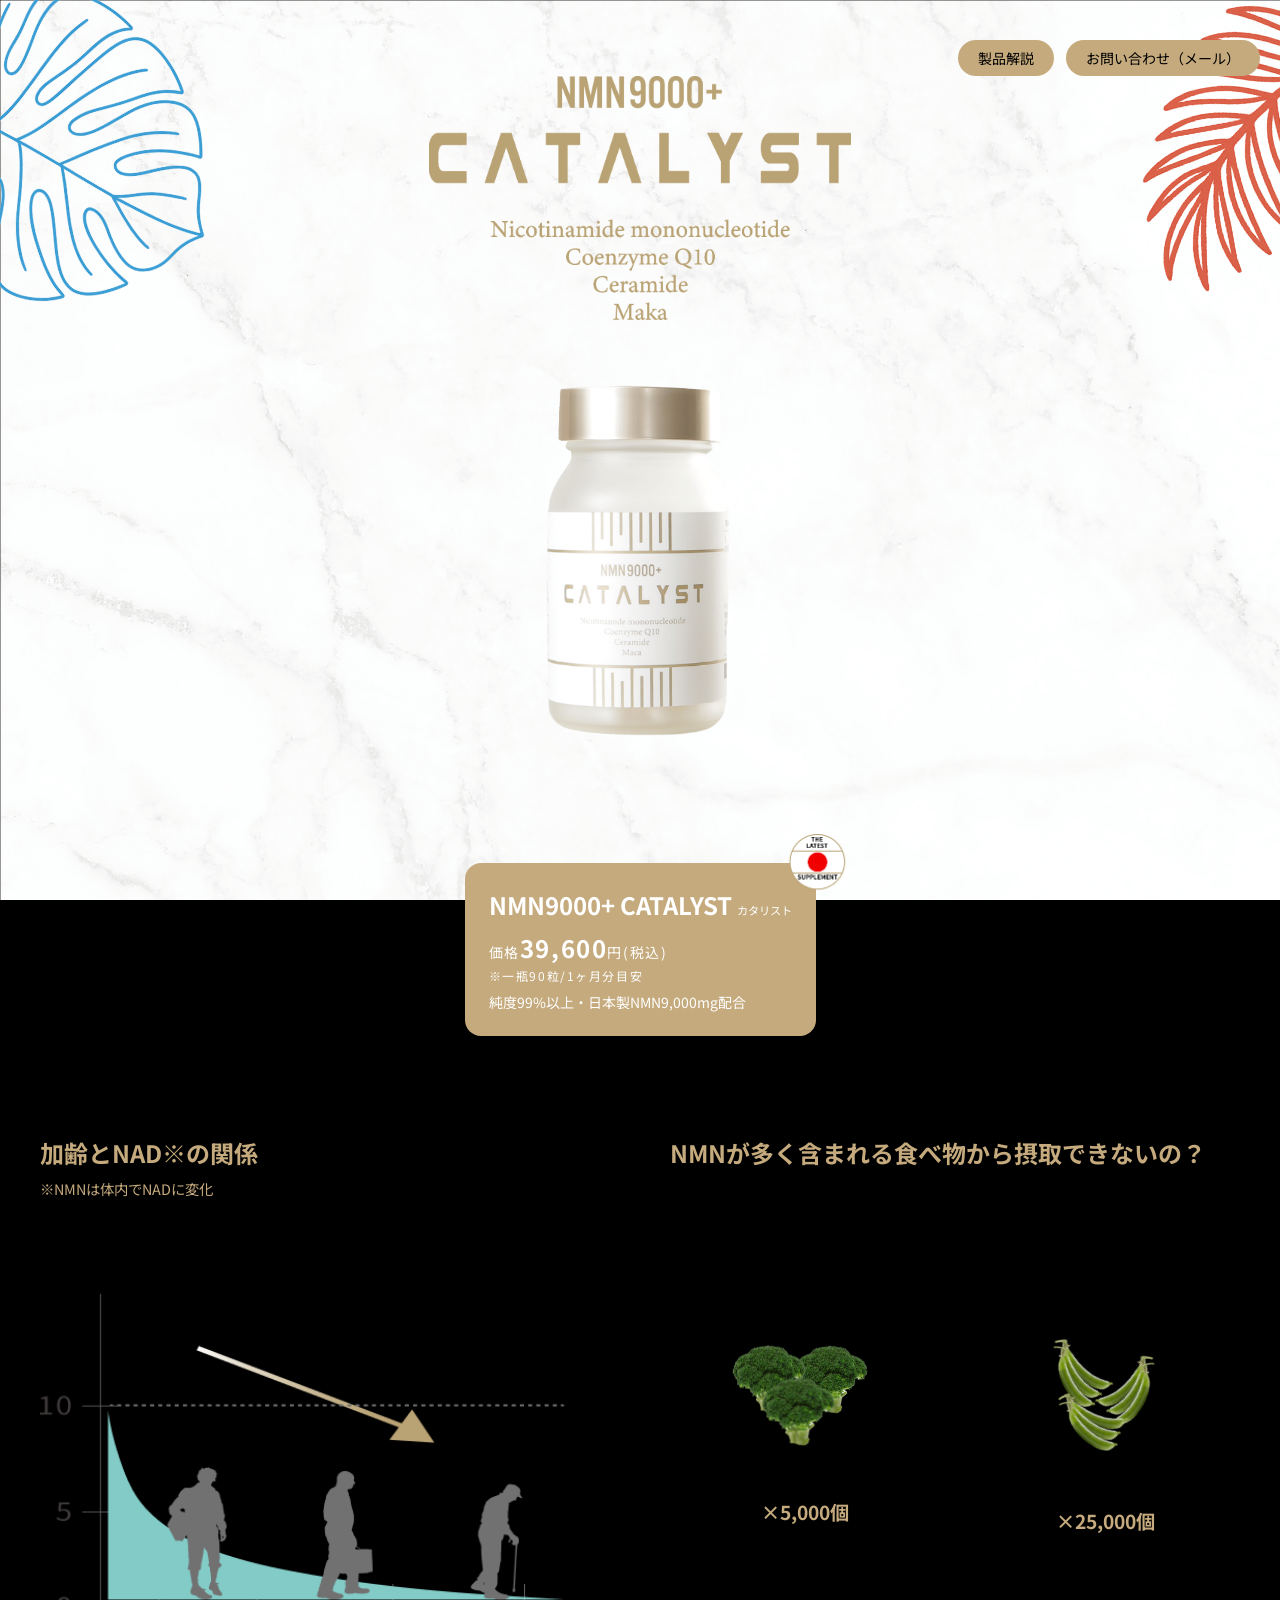
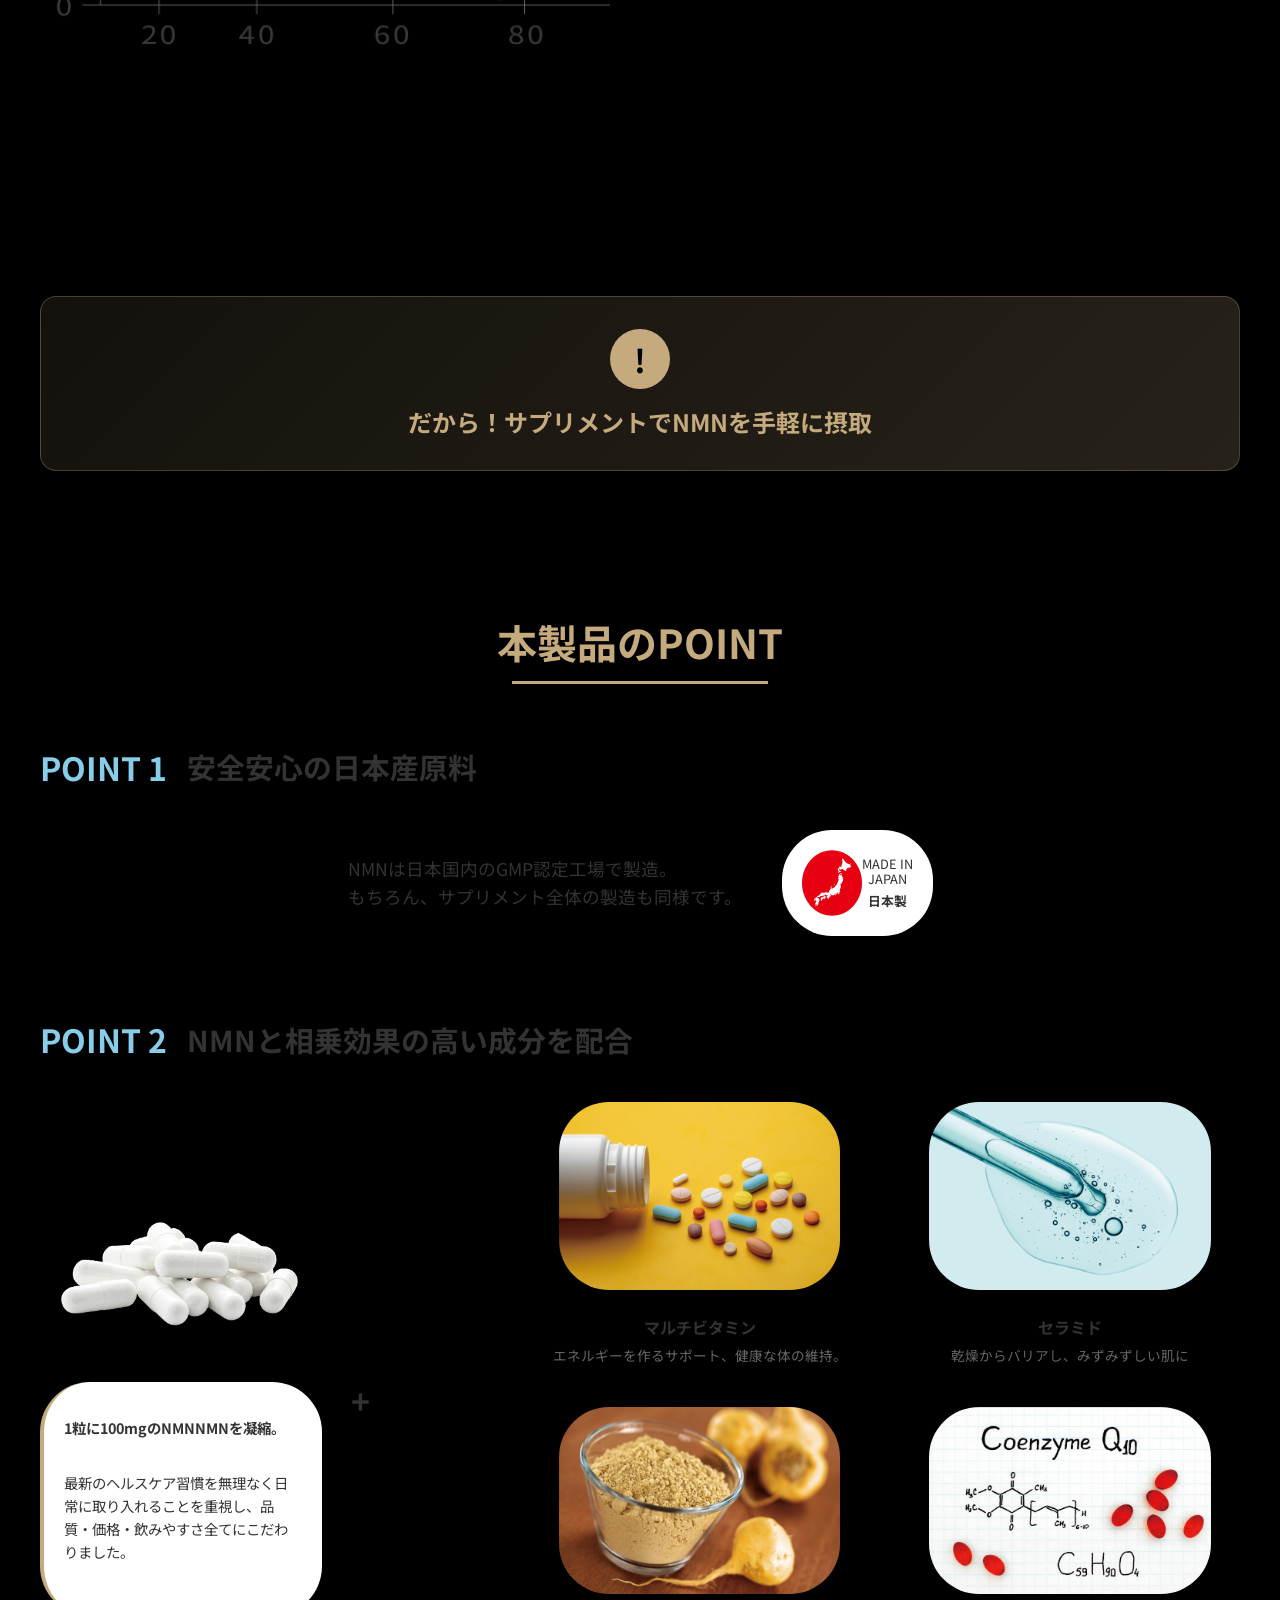
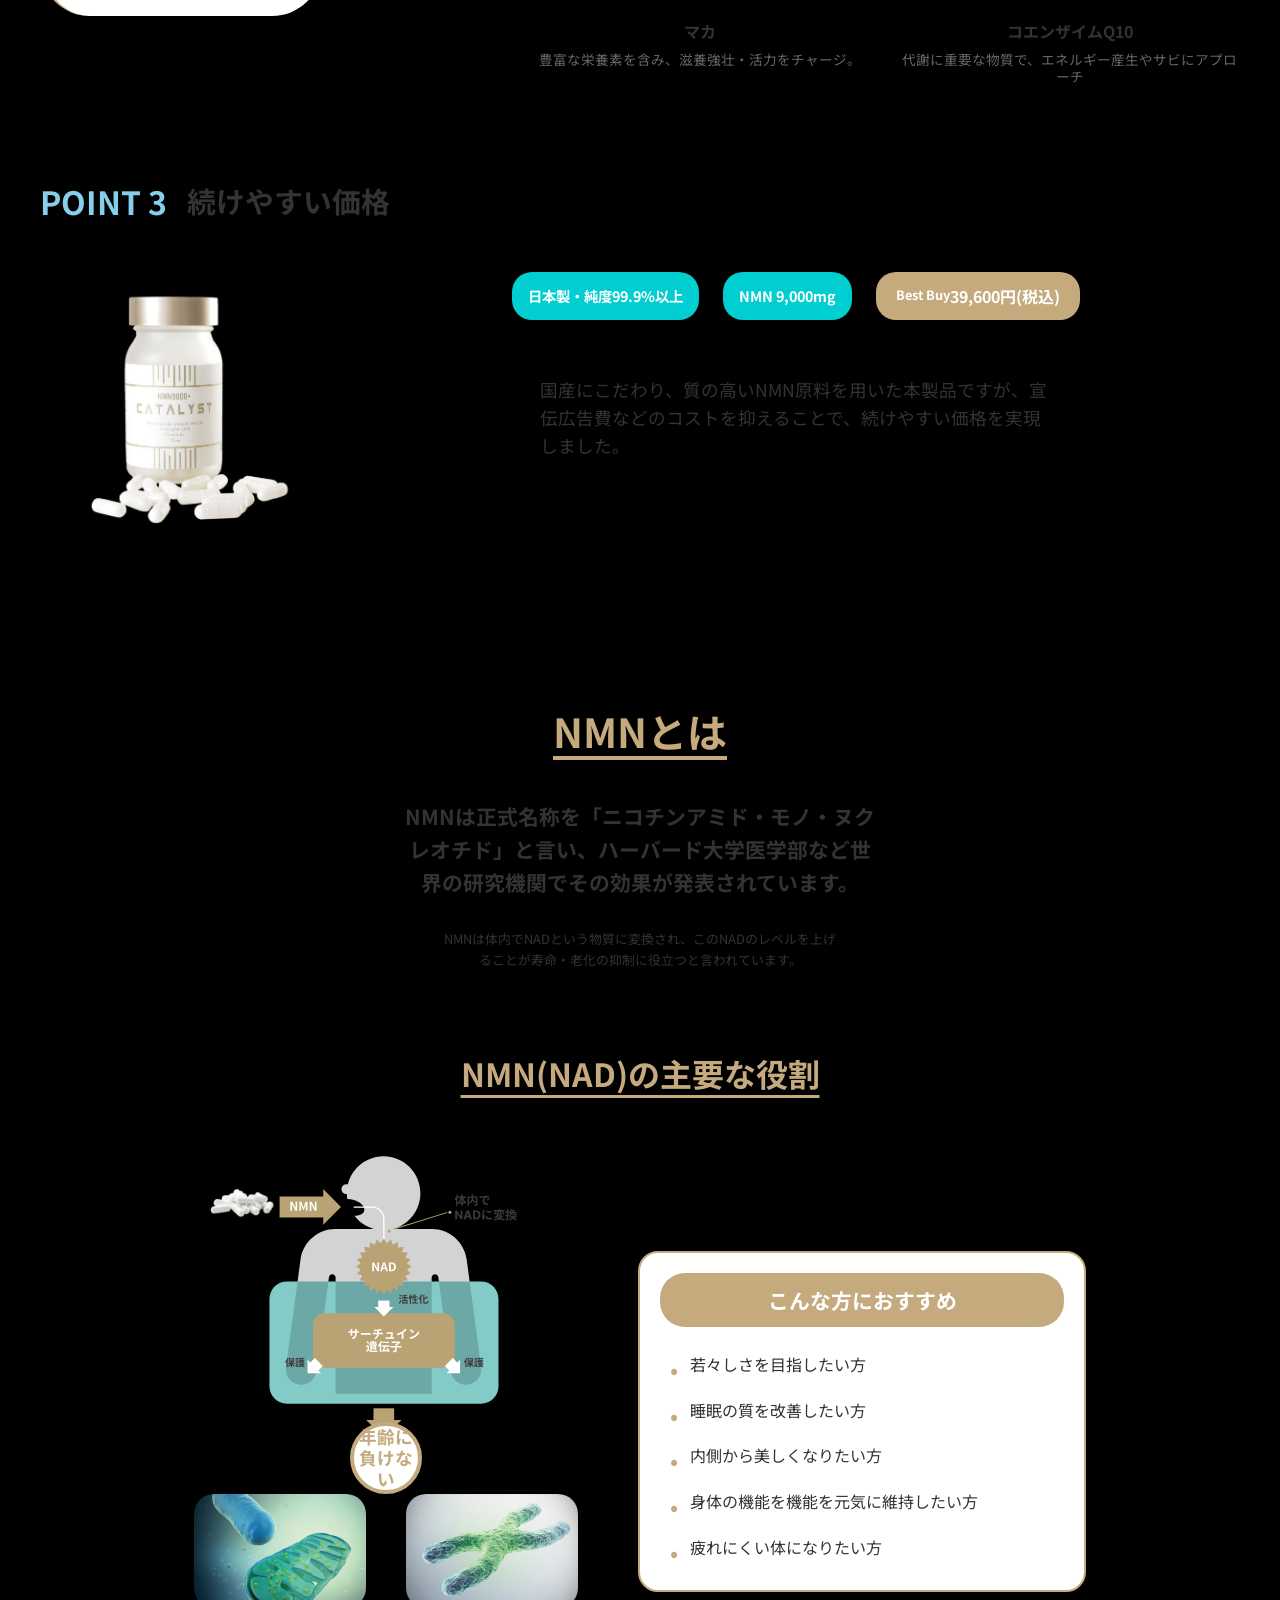
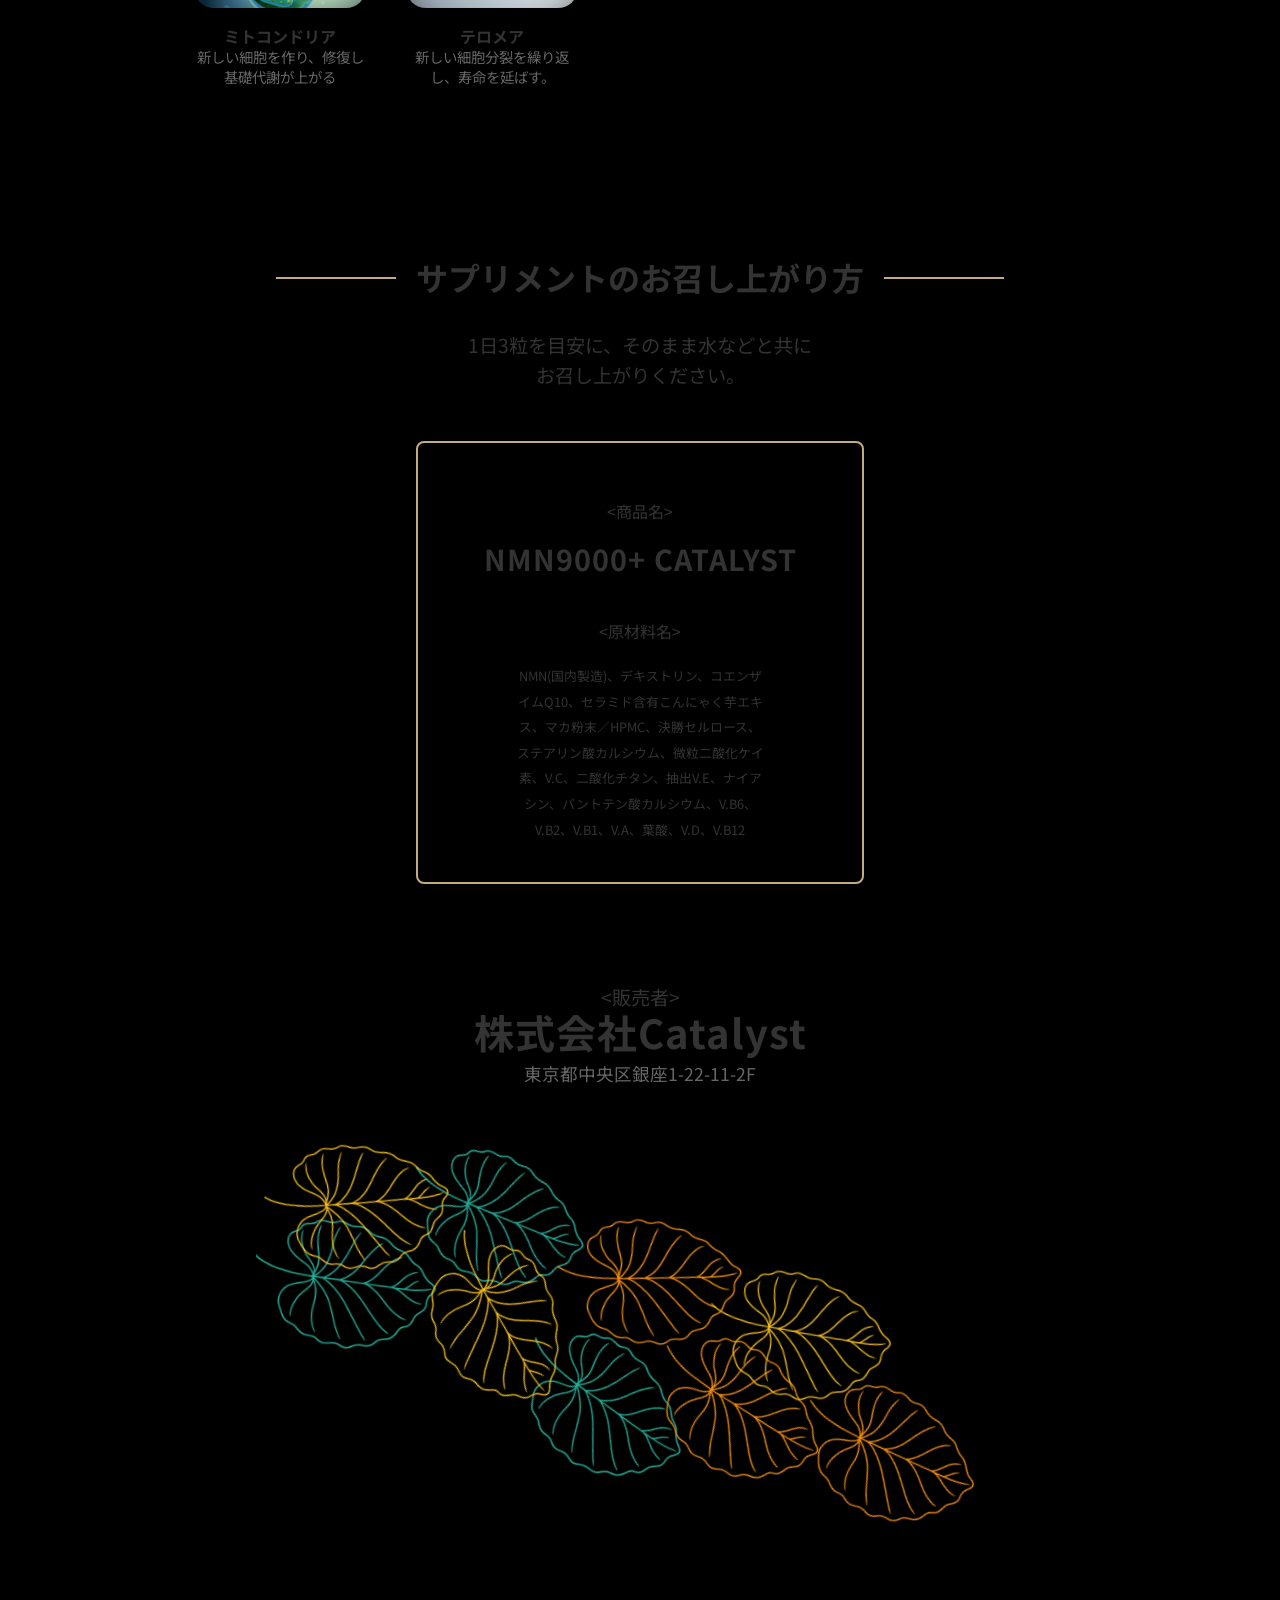
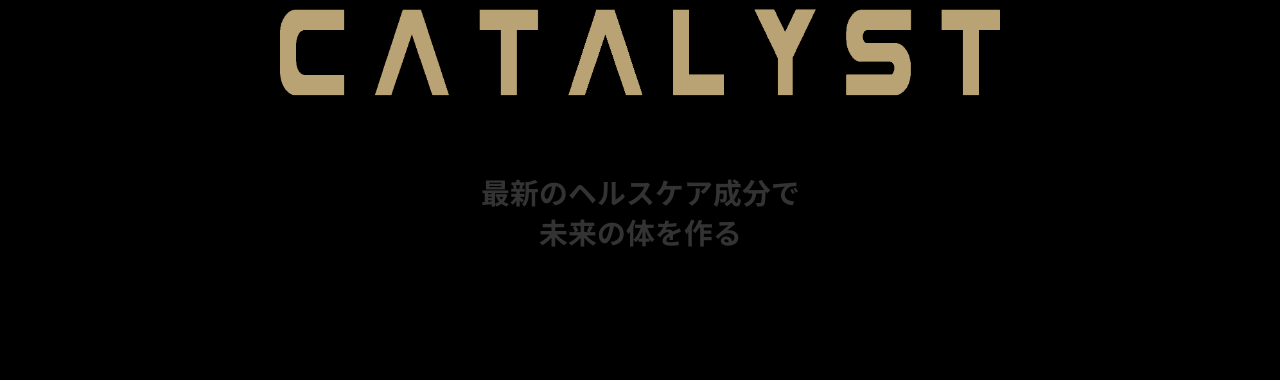
==== commit 0c85f1fa: "Update files after merge from main" ====
--- a/LP/index.html
+++ b/LP/index.html
@@ -15,7 +15,7 @@
       <!-- 上部ボタン -->
       <div class="nav-buttons">
         <a href="#point" class="btn-outline">製品解説</a>
-        <a href="mailto:info@nmn-tokyo.com" class="btn-outline">お問い合わせ（外部）</a>
+        <a href="mailto:info@nmn-tokyo.com" class="btn-outline">お問い合わせ（メール）</a>
       </div>
 
       <div class="hero-content">
--- a/LP/css/style.css
+++ b/LP/css/style.css
@@ -494,8 +494,9 @@
   }
   
   .section-title {
-    font-size: 1.2rem;
+    font-size: 1.0rem;
     text-align: center;
+    margin-bottom: 24px;
   }
   
   .description-text,
@@ -547,10 +548,10 @@
 .point-main-title::after {
   content: '';
   display: block;
-  width: 80px;
+  width: 20vw;
   height: 3px;
   background-color: var(--gold);
-  margin: 16px auto 0;
+  margin: 10px auto 0;
 }
 
 .point-item {
@@ -584,13 +585,14 @@
 
 .point-content {
   display: flex;
-  align-items: flex-start;
+  position: relative;
+  align-items: center;
   gap: 40px;
+  justify-content: center;
 }
 
 /* POINT 1 スタイル */
 .point-text {
-  flex: 1;
   color: #333;
 }
 
@@ -658,7 +660,7 @@
 .ingredients-grid {
   display: flex;
   align-items: center;
-  gap: 40px;
+  gap: 10rem;
 }
 
 .nmn-pills {
@@ -666,7 +668,7 @@
 }
 
 .nmn-pills .ingredient-image {
-  width: 120px;
+  width: 22vw;
   height: auto;
 }
 
@@ -707,6 +709,7 @@
   text-align: center;
 }
 
+
 .ingredient-visual {
   flex-shrink: 0;
 }
@@ -879,6 +882,11 @@
 
 .price-text {
   font-size: 1.1rem;
+}
+@media screen {
+  .price-text{
+  font-size :1.0rem;
+  }
 }
 
 .point-3-description {
@@ -1198,7 +1206,7 @@
   }
   
   .point-3-description p {
-    font-size: 0.9rem;
+    font-size: 0.8rem;
     max-width: 100%;
   }
   
@@ -1666,6 +1674,12 @@
   left: 0;
   top: -2px;
 }
+@media screen and (max-width: 600px) {
+  .recommendation-list li::before {
+    font-size: 0.9rem;
+    justify-content:center;
+  }
+}
 
 .recommendation-list li:last-child {
   margin-bottom: 0;
@@ -1878,6 +1892,7 @@
   .recommendation-list li {
     font-size: 0.8rem;
     text-align: 1.0rem;
+    margin-bottom:0;
   }
   
   .effects-section {
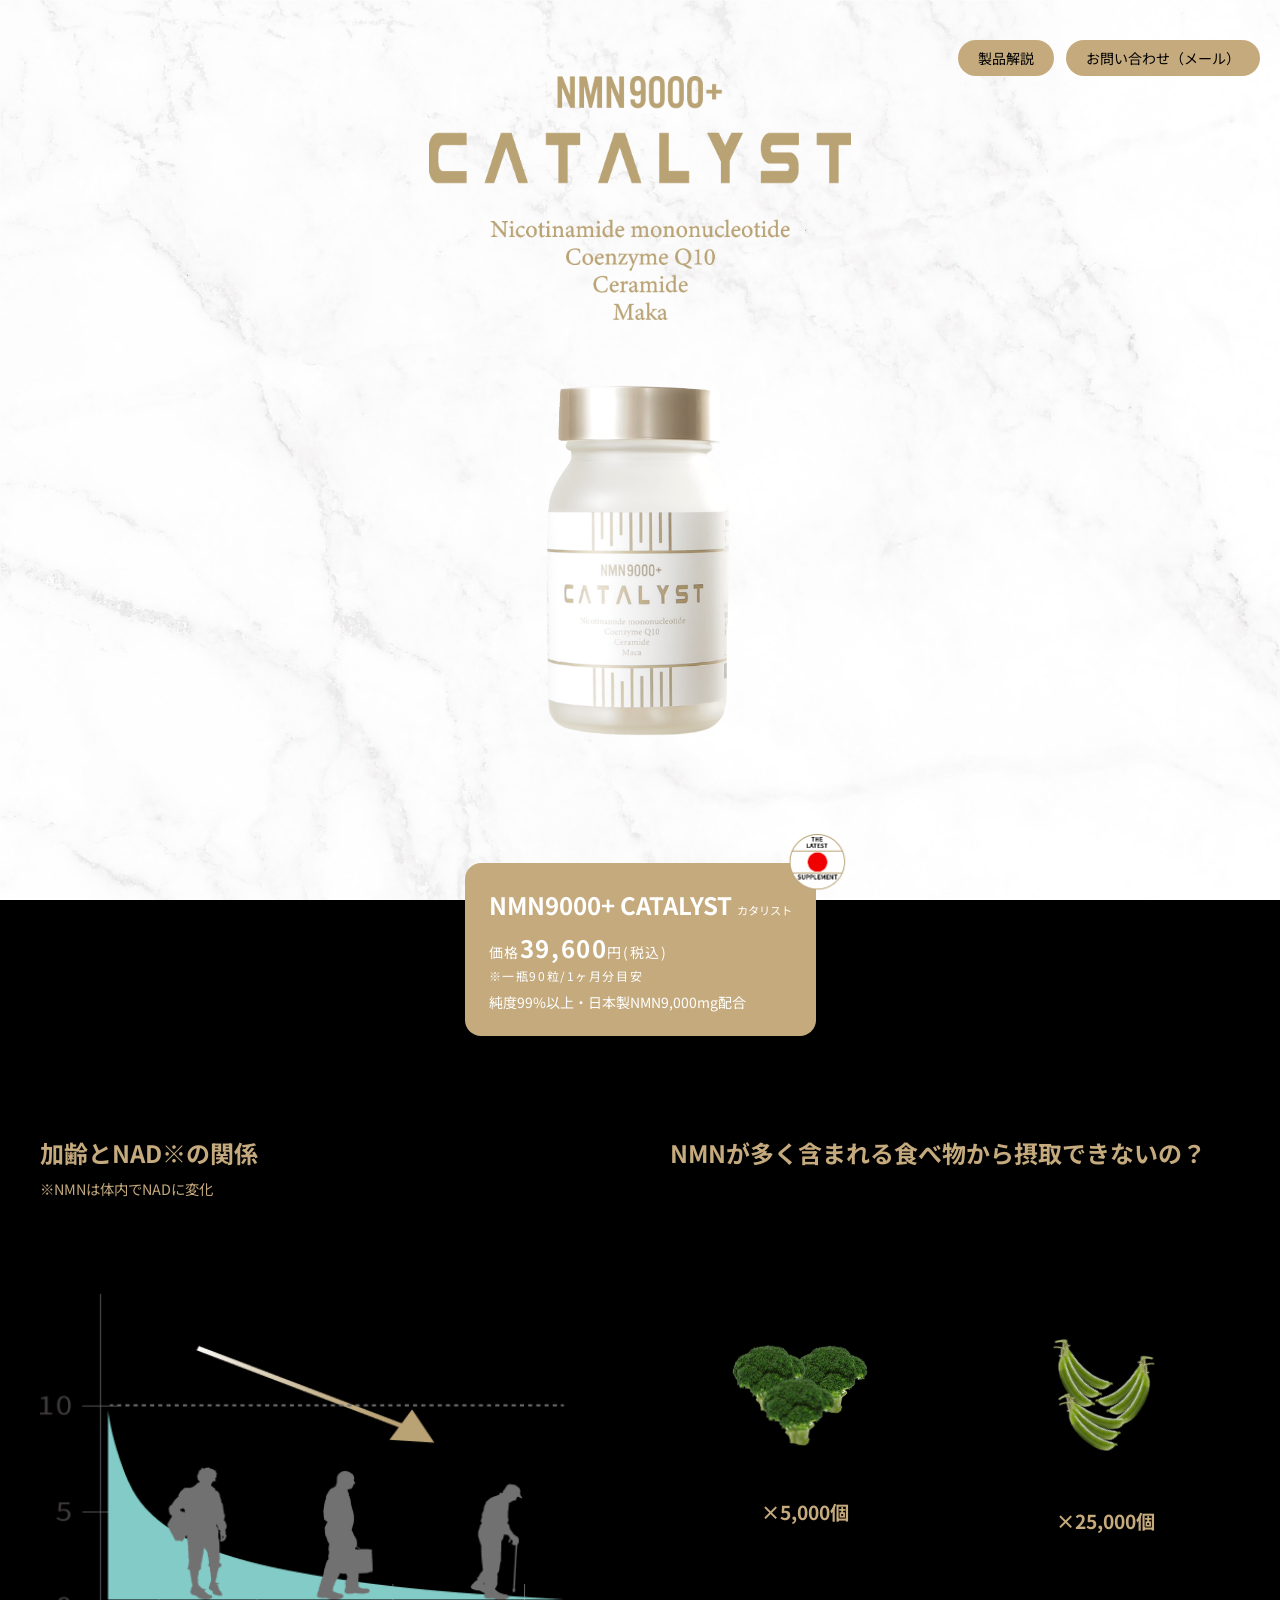
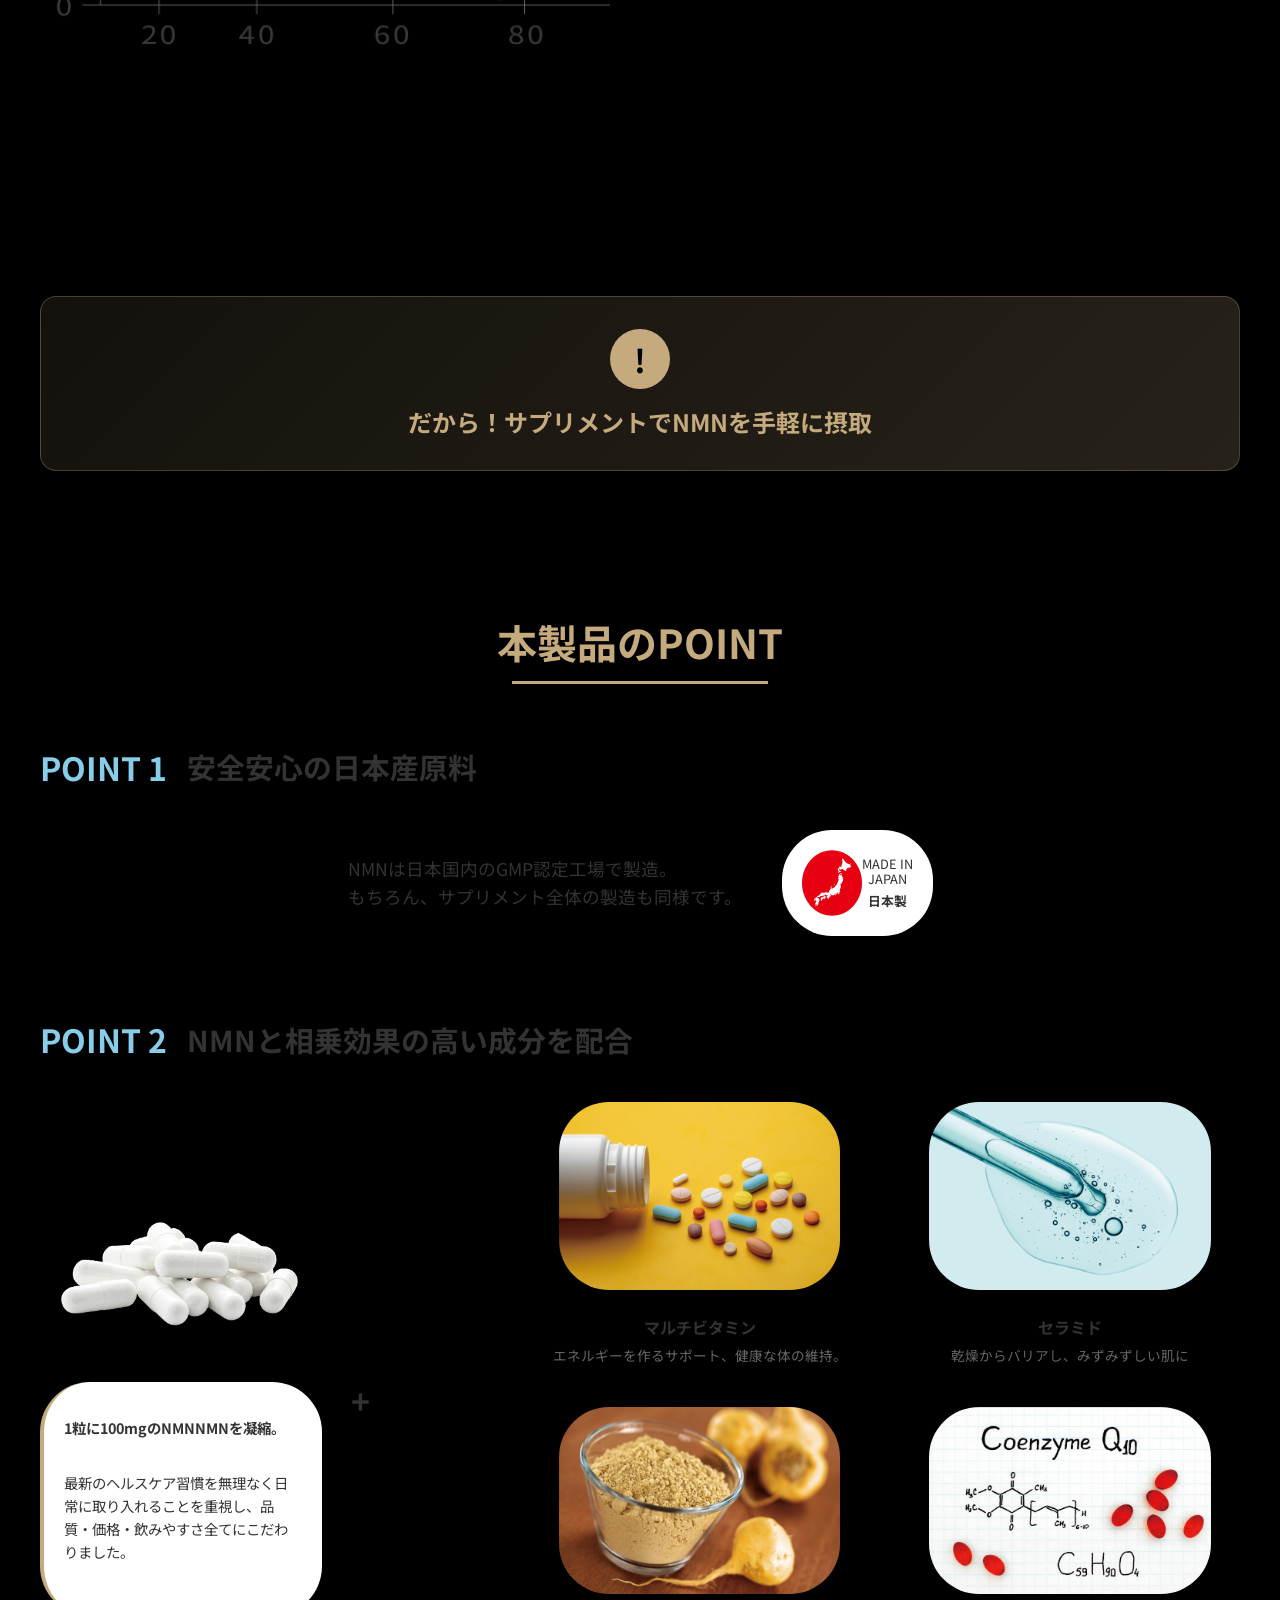
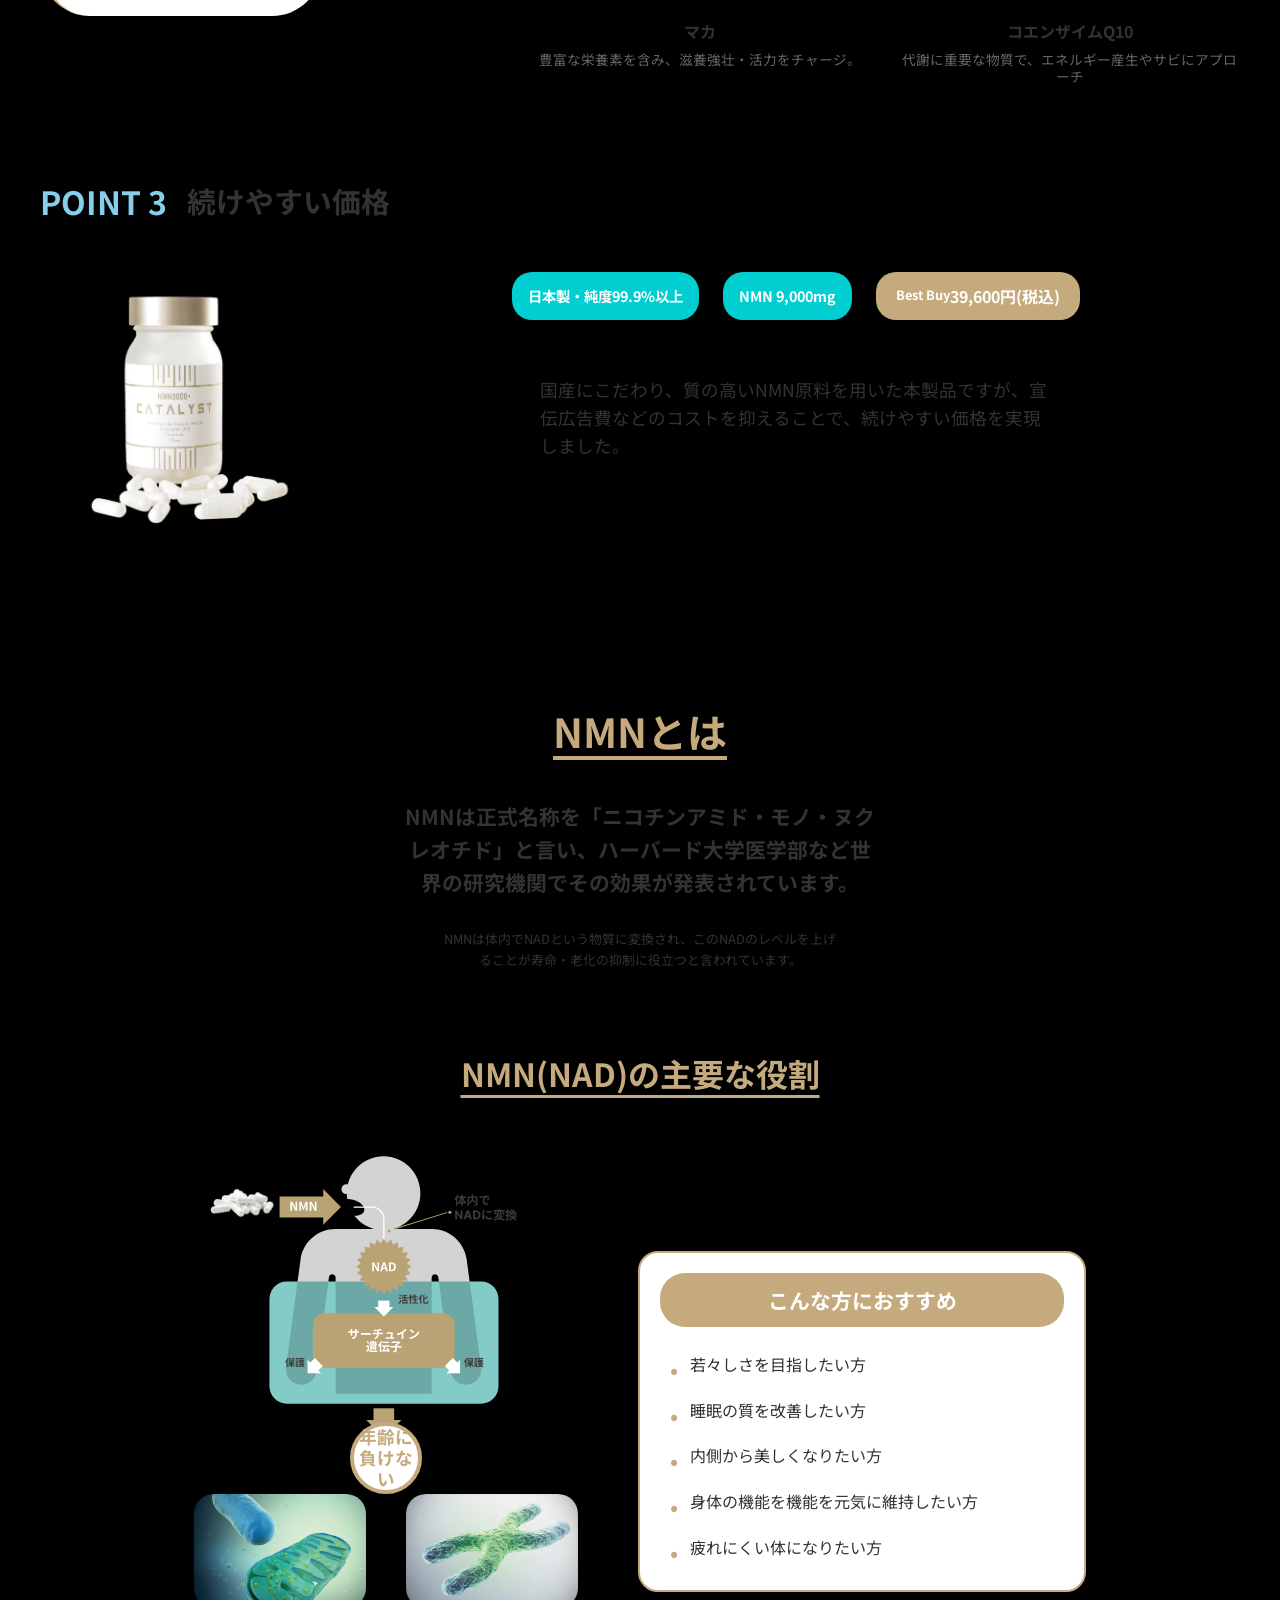
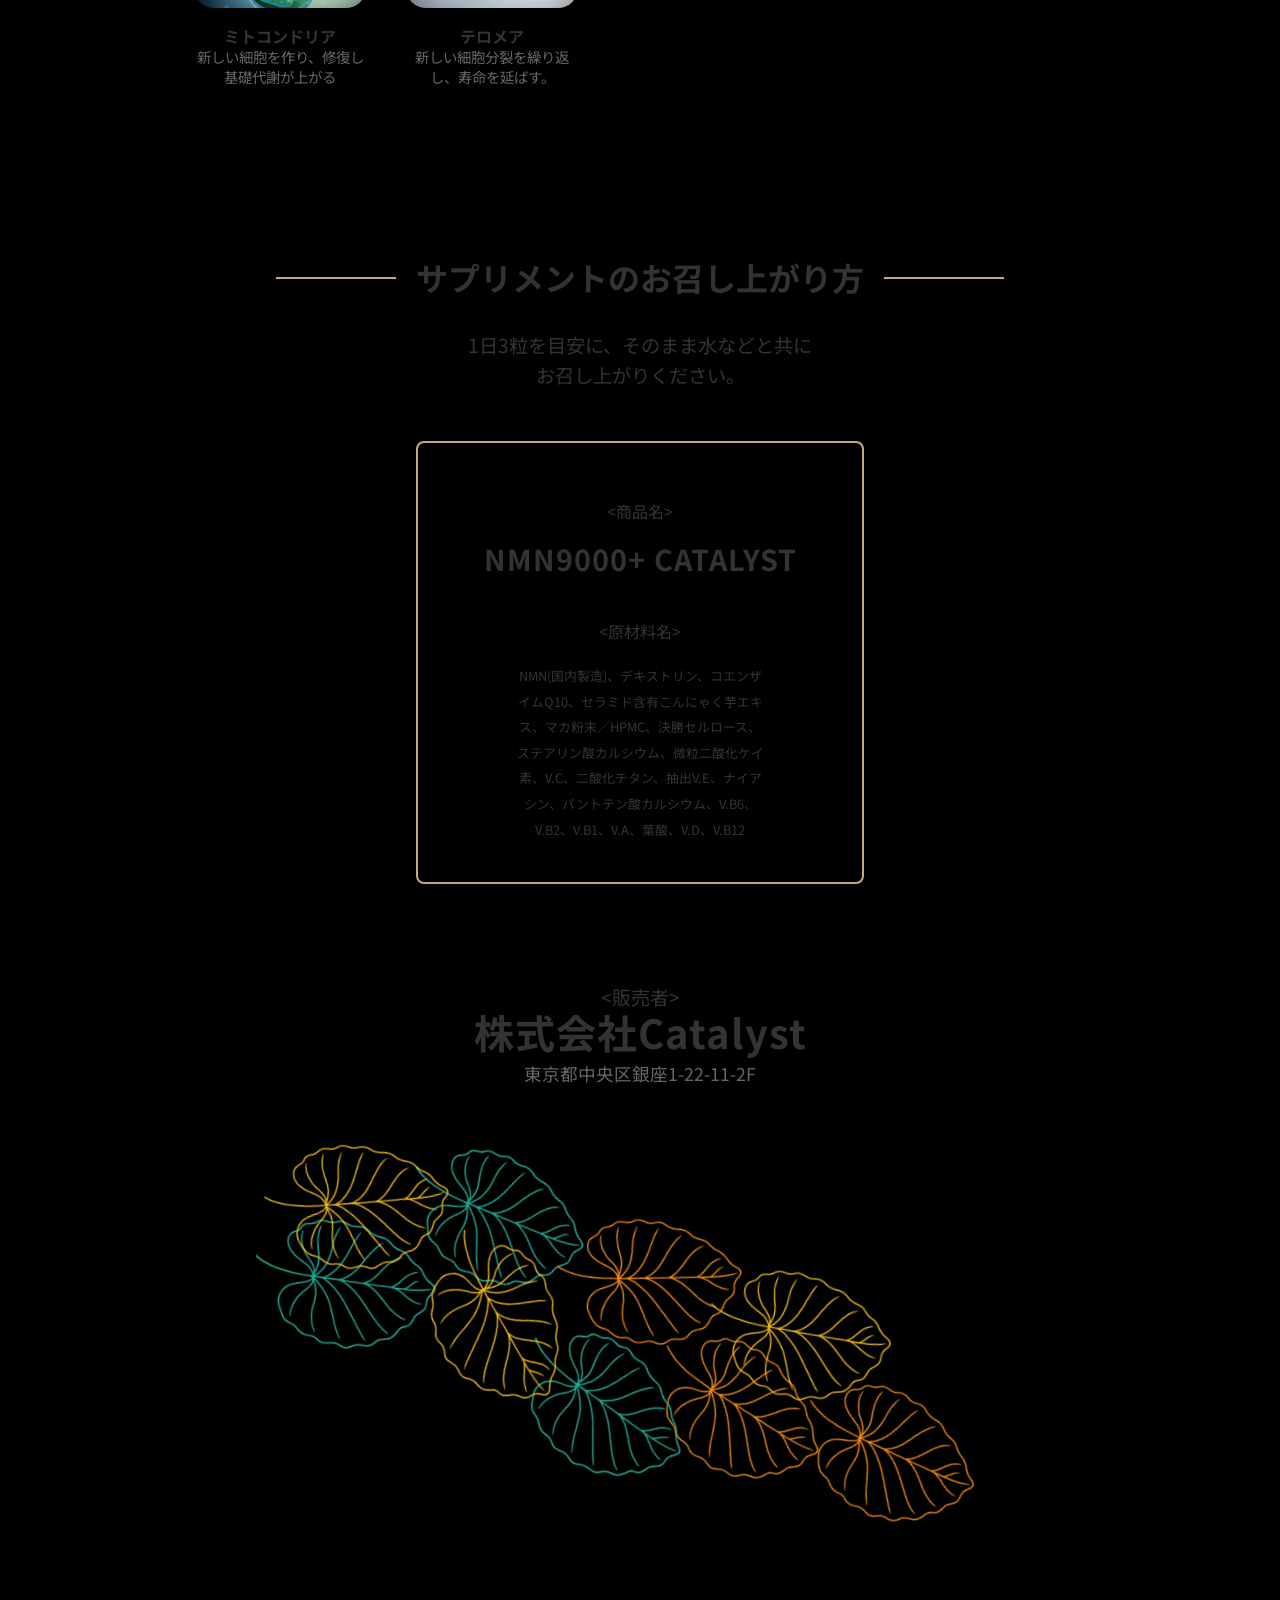
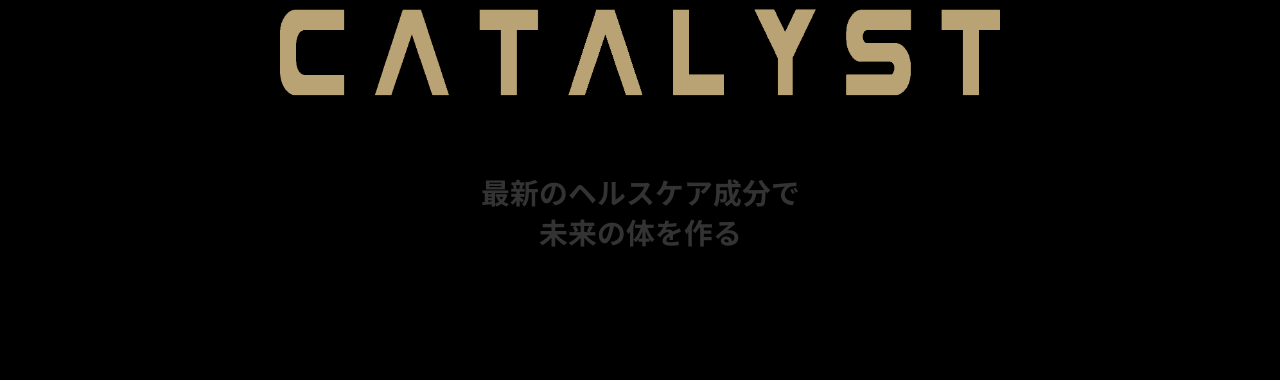
==== commit cd0fa1b8: "Update website content and images" ====
--- a/LP/index.html
+++ b/LP/index.html
@@ -273,7 +273,7 @@
                   <div class="effects-items">
                     <div class="effect-item mitochondria">
                       <div class="effect-image-mito">
-                        <img src="./images/mito.png" alt="ミトコンドリア" class="effect-image-mito-">
+                        <img src="./images/mito.jpeg" alt="ミトコンドリア" class="effect-image-mito-">
                       </div>
                       <h4>ミトコンドリア</h4>
                       <p>新しい細胞を作り、修復し基礎代謝が上がる</p>
--- a/LP/css/style.css
+++ b/LP/css/style.css
@@ -3,7 +3,7 @@
   margin: 0;
   font-family: 'Noto Sans JP', sans-serif;
   background-color: #000;
-  background-image: url('../images/background.png');
+  background-image: url('../images/background.jpeg');
   background-size: cover;
   background-attachment: fixed;
   color: #fff;
@@ -96,7 +96,7 @@
 }
 .decor-left  { 
   top: -8rem; 
-  left: -12rem; 
+  left: -25em; 
   rotate: 135deg;
   width: 30vw;
   transform: scaleX(-1);
@@ -104,7 +104,7 @@
 
 .decor-right { 
   top: -12rem; 
-  right: -18rem; 
+  right: -35rem; 
   rotate: -100deg;
   width: 40vw;
   transform: scaleX(-1);
@@ -117,6 +117,7 @@
   width: 33vw;
   height: auto;
   pointer-events: none;
+  z-index: 5;
 }
 
 .hero-content {
